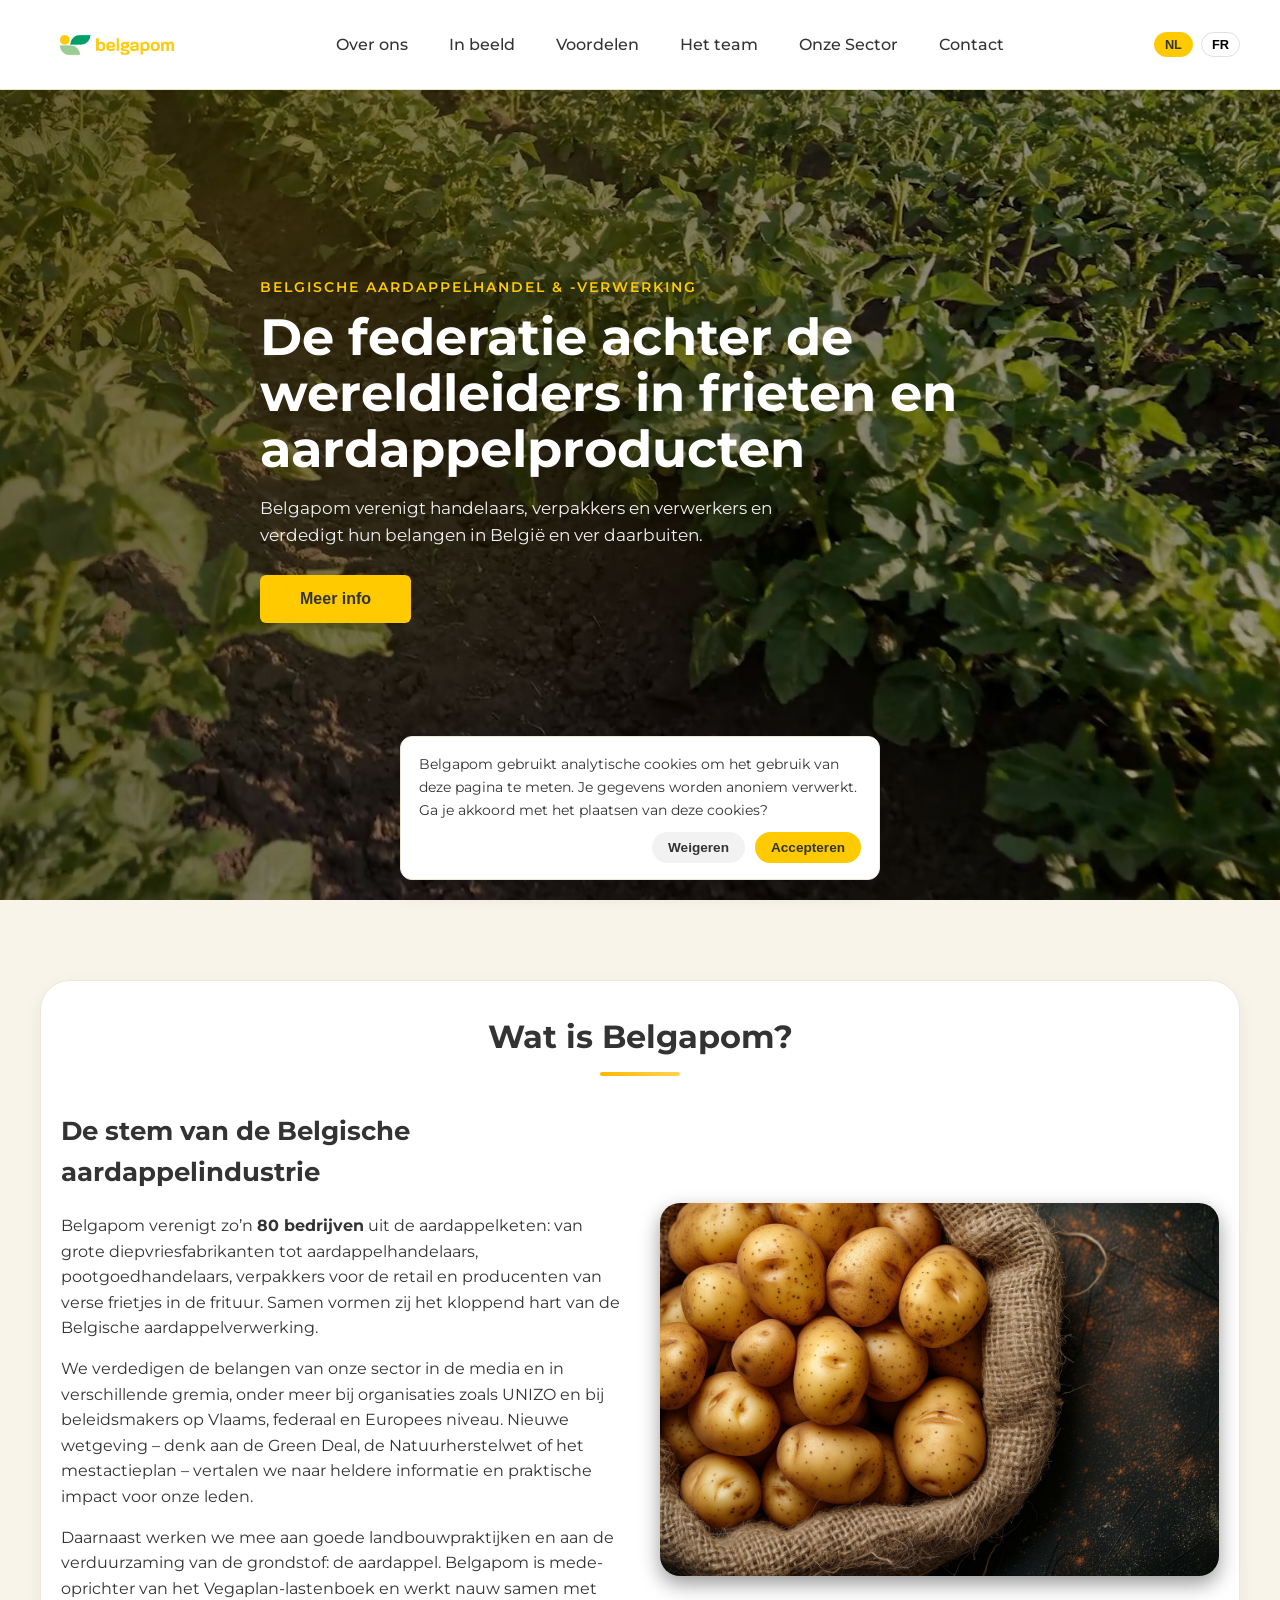
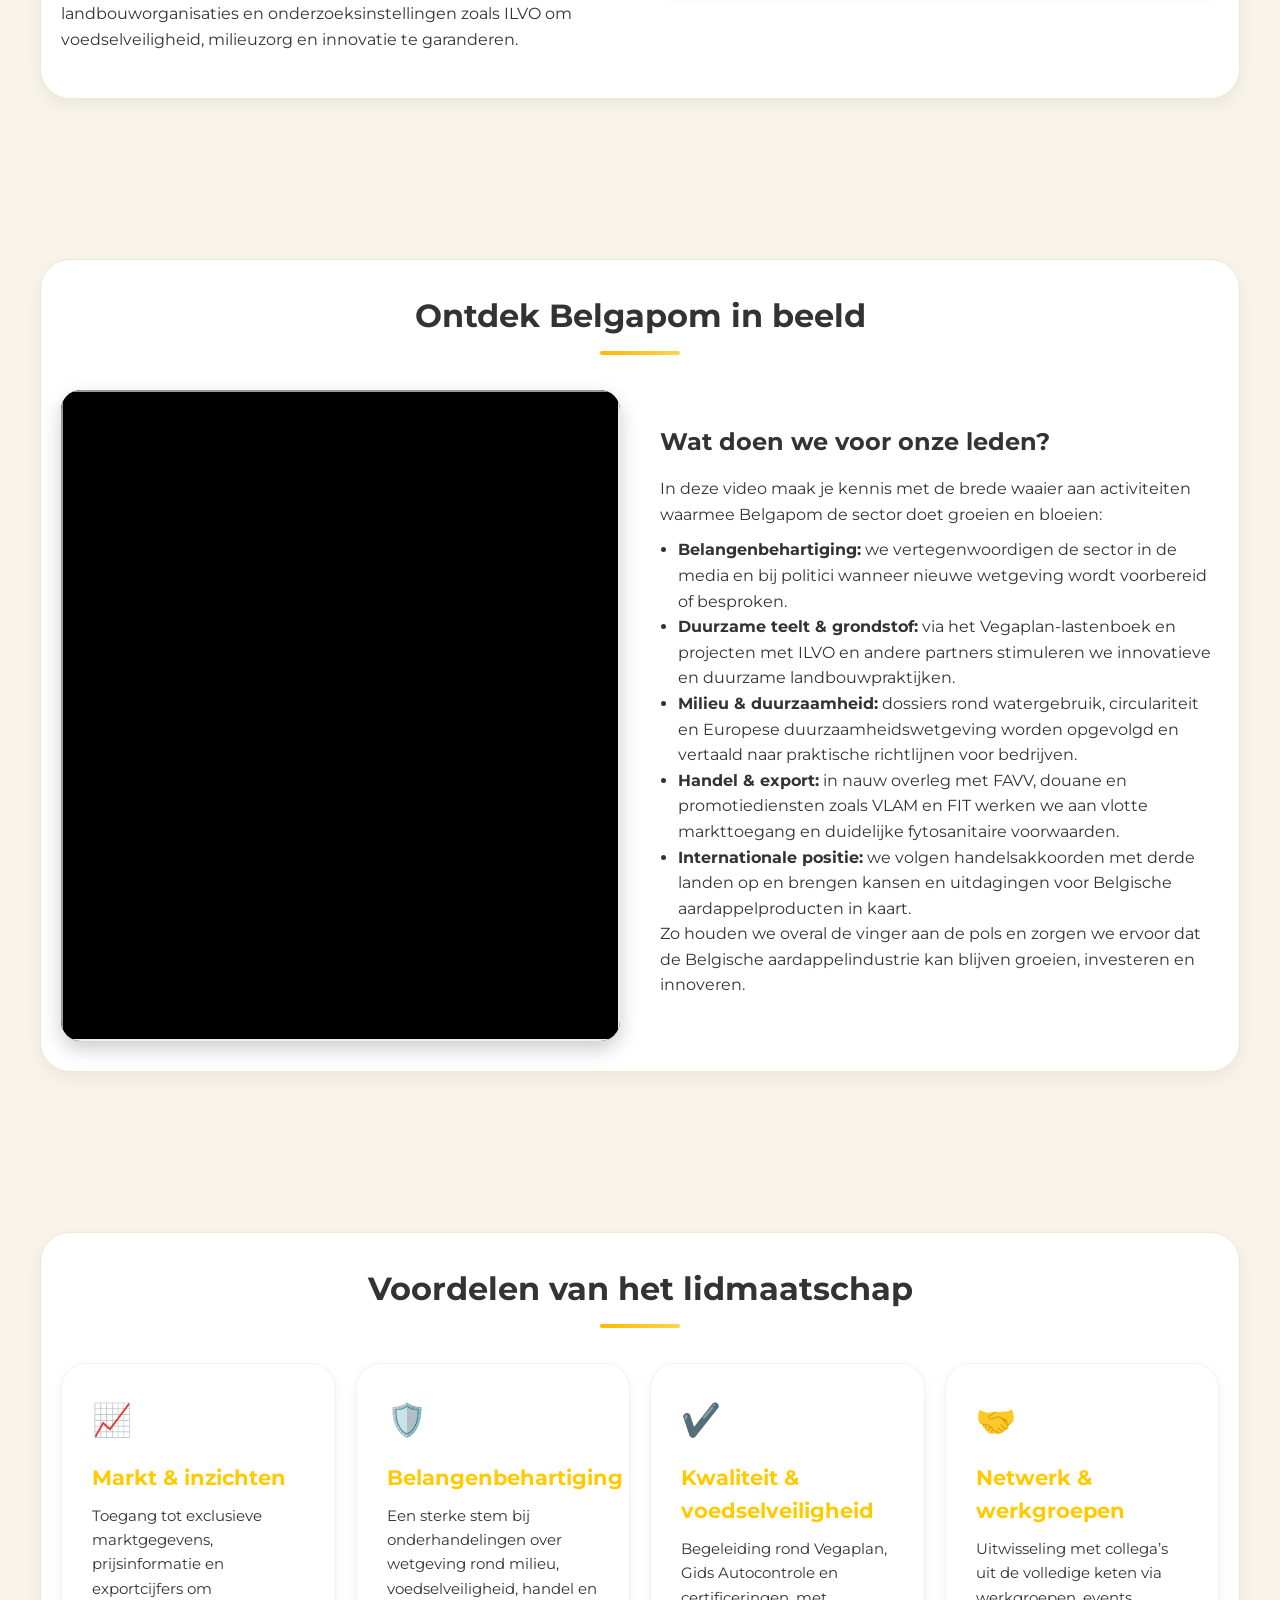
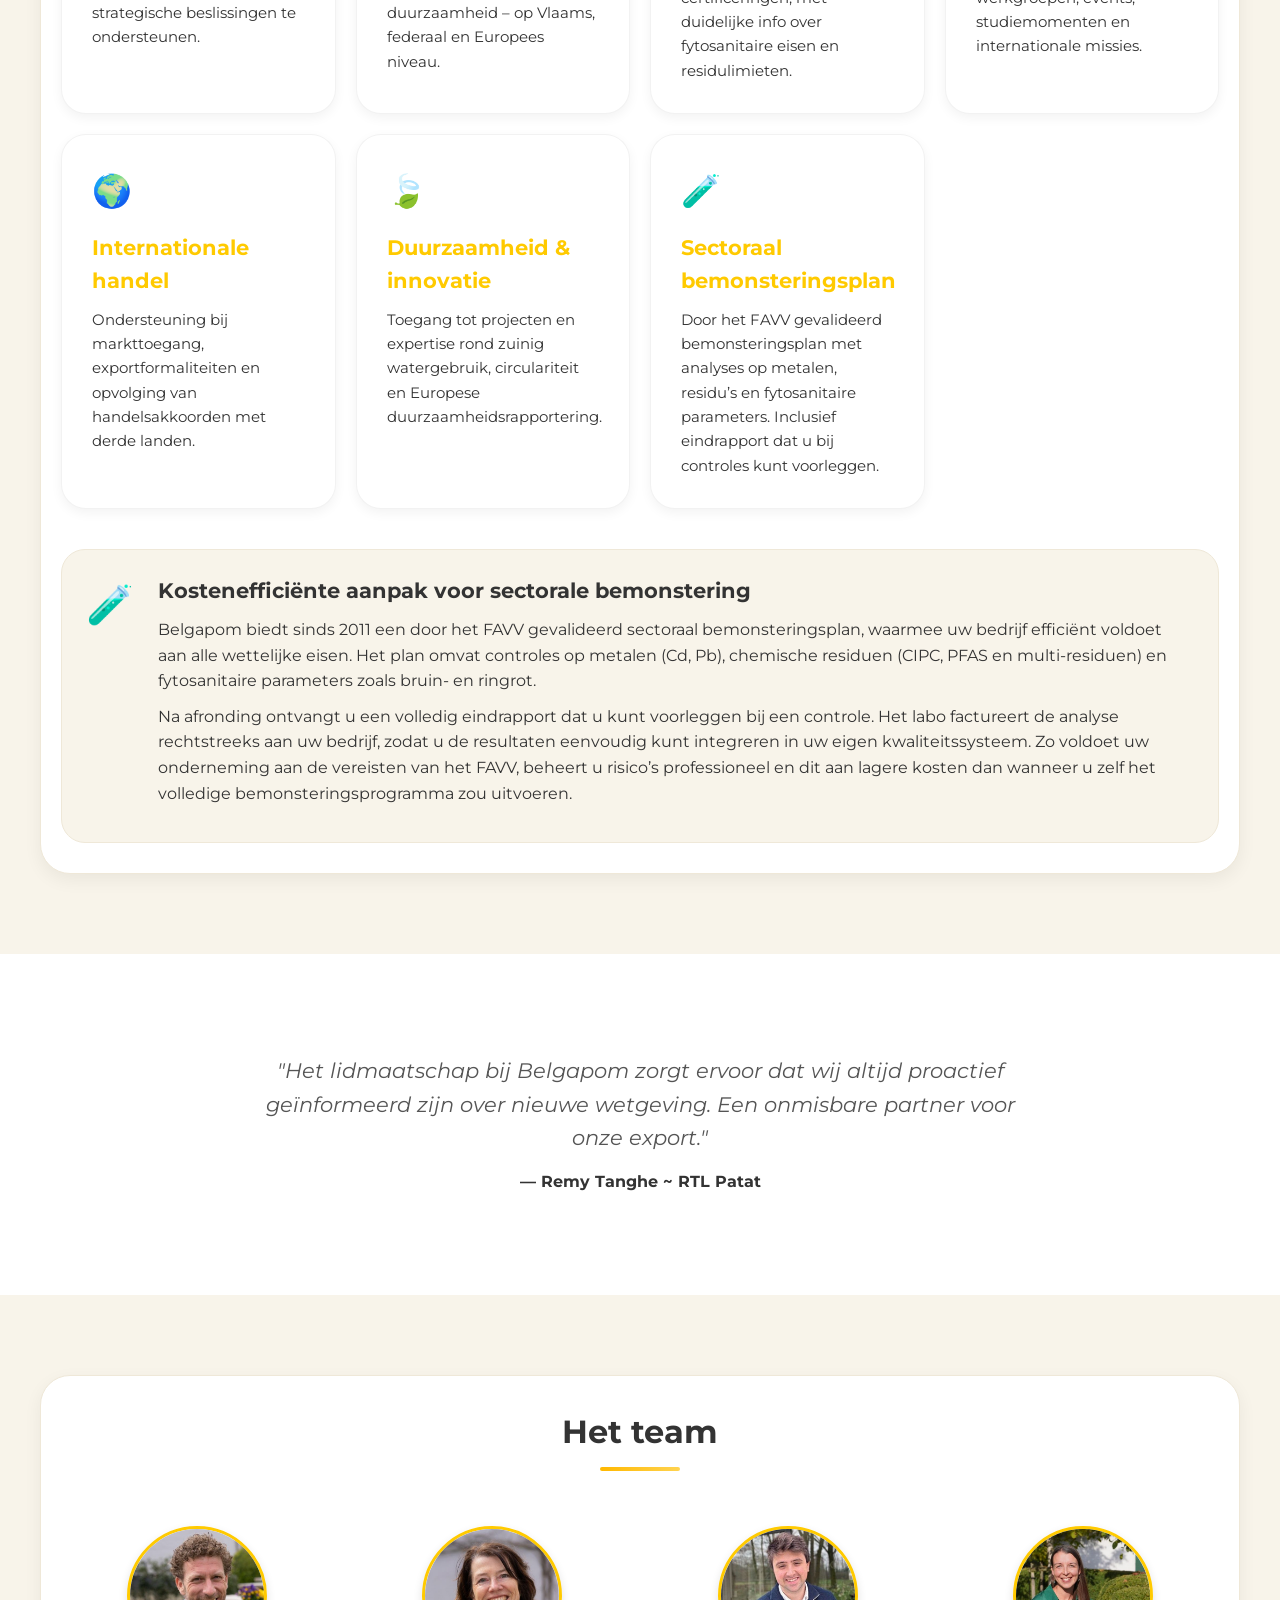
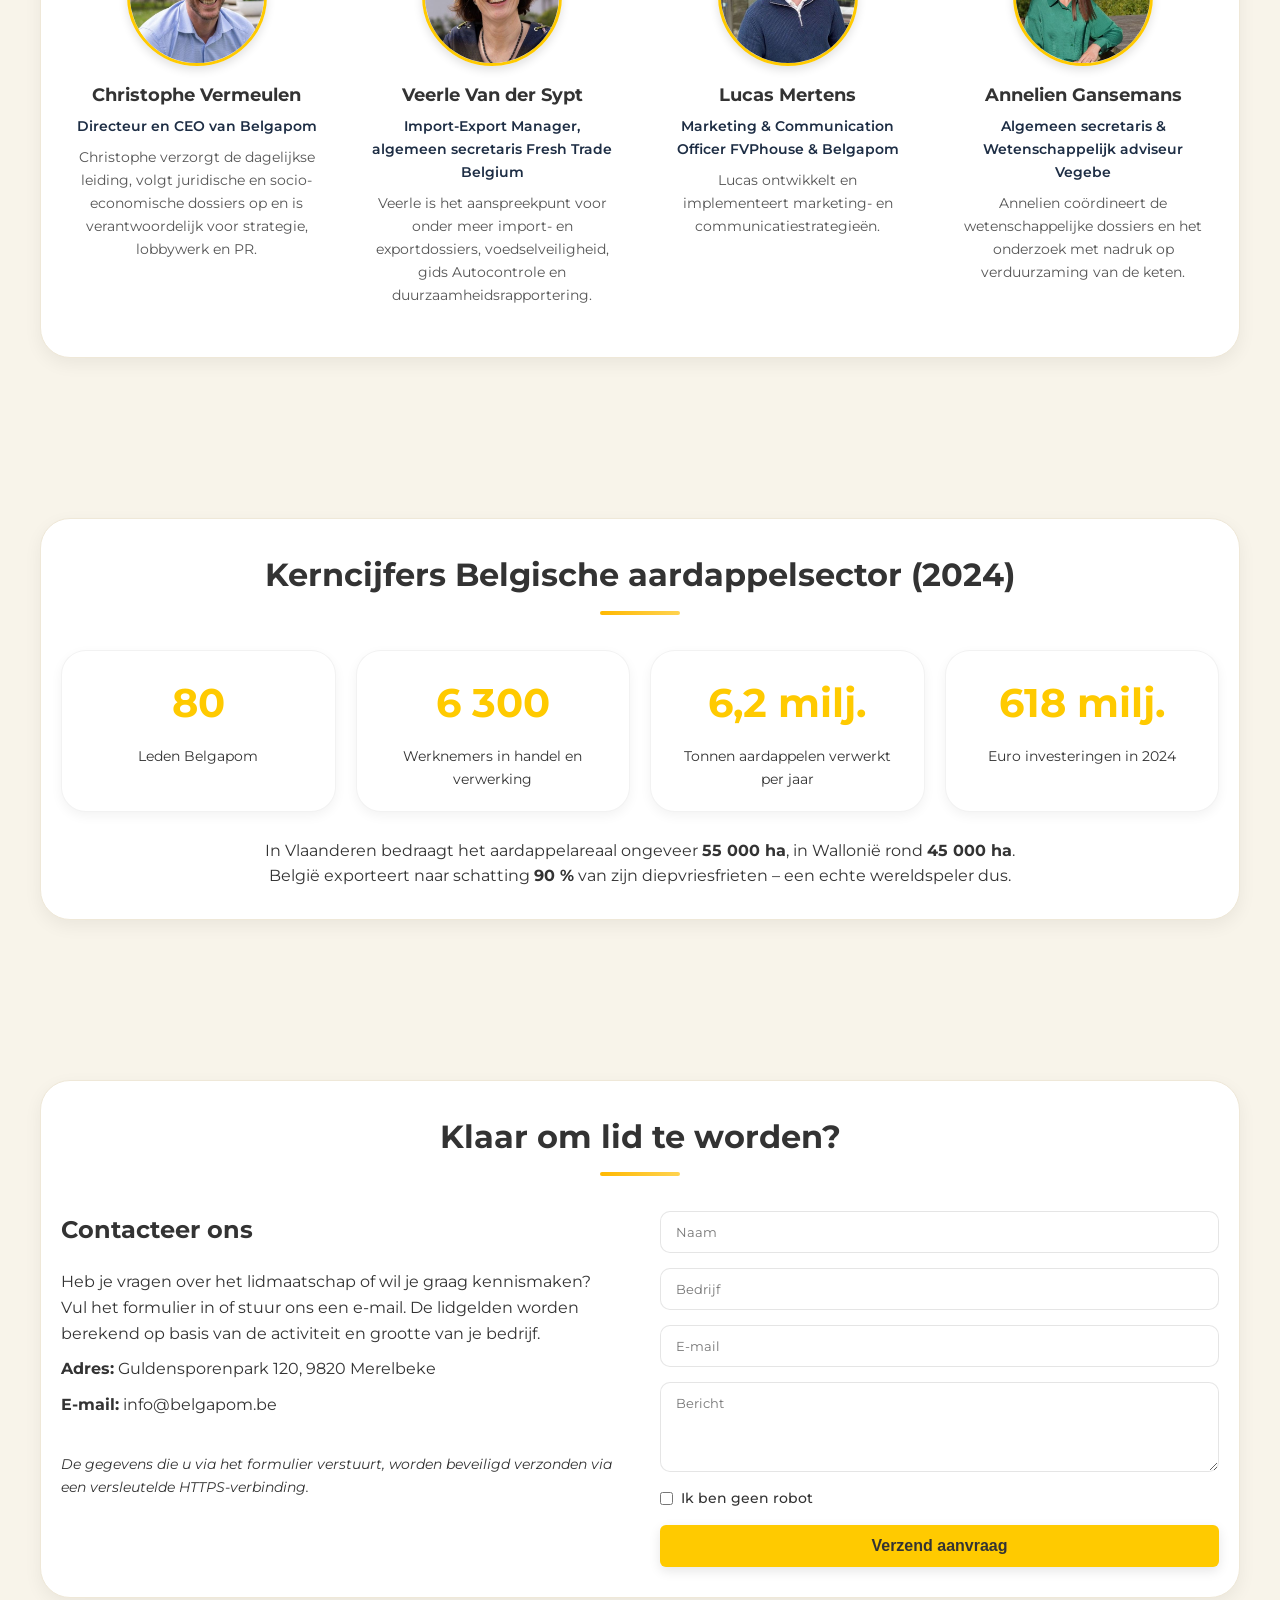
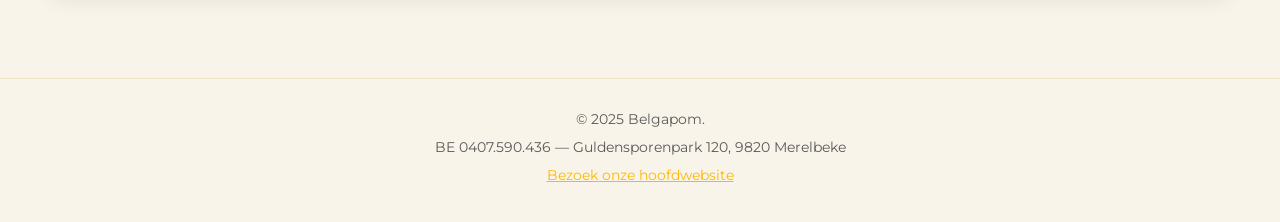
==== index.html @ 12ec00c0 "Update index.html" ====
<!DOCTYPE html>
<html lang="nl">
<head>
    <meta charset="UTF-8">
    <meta name="viewport" content="width=device-width, initial-scale=1.0">
    <title>Belgapom – Word lid van de Belgische aardappelsector</title>

    <meta name="description" content="Sluit u aan bij Belgapom, de erkende beroepsvereniging voor de Belgische aardappelhandel en -verwerking. Versterk uw netwerk en invloed.">
    <meta property="og:title" content="Belgapom – Word lid van de sectorfederatie">
    <meta property="og:description" content="Versterk uw netwerk en invloed in de aardappelindustrie. Ontdek de voordelen van het lidmaatschap.">
    <meta property="og:image" content="images/belgapom_poster.jpg">
    <meta property="og:type" content="website">

    <!-- Favicon -->
    <link rel="icon" type="image/png" href="images/favicon.png">

    <!-- Google Analytics ID -->
    <script>
        window.GA_MEASUREMENT_ID = 'G-RR7NXDC71J';
    </script>

    <link href="https://fonts.googleapis.com/css2?family=Montserrat:wght@300;400;500;600;700&display=swap" rel="stylesheet">

    <style>
        /* Global resets */
        * {
            margin: 0;
            padding: 0;
            box-sizing: border-box;
        }

        html {
            scroll-behavior: smooth;
        }

        body {
            font-family: 'Montserrat', sans-serif;
            line-height: 1.6;
            color: #333333;
            background: #F8F4EA; 
            overflow-x: hidden;
        }

        a {
            color: inherit;
            text-decoration: none;
        }

        img {
            max-width: 100%;
            height: auto;
            display: block;
        }

        /* Header (desktop) */
        header {
            position: fixed;
            top: 0;
            left: 0;
            width: 100%;
            padding: 16px 40px;
            display: flex;
            justify-content: space-between;
            align-items: center;
            z-index: 1000;
            background: #FFFFFF;
            border-bottom: 1px solid #EDE3C5;
            box-shadow: 0 1px 4px rgba(0,0,0,0.03);
            height: 90px; /* Vaste hoogte voor desktop */
        }

        .logo {
            display: flex;
            align-items: center;
        }

        .logo img {
            height: 60px;
            width: auto;
            margin-right: 12px;
        }

        nav ul {
            list-style: none;
            display: flex;
            gap: 25px;
        }

        nav a {
            font-weight: 500;
            color: #333333;
            padding: 6px 8px;
            border-bottom: 2px solid transparent;
            transition: color 0.3s ease, border-bottom 0.3s ease;
        }

        nav a:hover {
            color: #FFCA00;
            border-bottom: 2px solid #FFCA00;
        }

        .lang-switch {
            display: flex;
            gap: 8px;
            align-items: center;
            margin-left: 20px;
        }

        .lang-btn {
            font-size: 0.8rem;
            font-weight: 600;
            padding: 4px 10px;
            border-radius: 999px;
            border: 1px solid #E0E0E0;
            background: #FFFFFF;
            cursor: pointer;
        }

        .lang-btn-active {
            background: #FFCA00;
            border-color: #FFCA00;
            color: #333333;
        }

        /* HERO – VIDEO BACKGROUND */
        .hero-video {
            position: relative;
            height: 100vh;
            min-height: 520px;
            overflow: hidden;
            display: flex;
            align-items: center;
            justify-content: center;
            padding: 0 20px;
            color: #ffffff;
        }

        .hero-video-bg {
            position: absolute;
            inset: 0;
            width: 100%;
            height: 100%;
            object-fit: cover;
            z-index: 0;
        }

        .hero-video-overlay {
            position: absolute;
            inset: 0;
            background:
                radial-gradient(circle at 20% 20%, rgba(255, 202, 0, 0.15), transparent 55%),
                linear-gradient(120deg, rgba(0,0,0,0.65), rgba(0,0,0,0.35));
            z-index: 1;
        }

        .hero-content {
            position: relative;
            z-index: 2;
            max-width: 760px;
            text-align: left;
        }

        .hero-kicker {
            text-transform: uppercase;
            letter-spacing: 2px;
            font-size: 0.85rem;
            font-weight: 600;
            color: #FFCA00;
            margin-bottom: 10px;
        }

        .hero-content h1 {
            font-size: clamp(2.4rem, 4vw, 3.4rem);
            line-height: 1.1;
            margin-bottom: 18px;
        }

        .hero-subtitle {
            font-size: 1.05rem;
            max-width: 580px;
            color: #f2f2f2;
            margin-bottom: 26px;
        }

        .hero-actions {
            display: flex;
            flex-wrap: wrap;
            align-items: center;
            gap: 15px;
        }

        .hero-secondary-link {
            font-size: 0.95rem;
            font-weight: 500;
            color: #ffffff;
            text-decoration: underline;
            text-underline-offset: 3px;
        }

        /* CTA button (reuse) */
        .cta-btn {
            padding: 15px 40px;
            font-size: 1rem;
            font-weight: 600;
            border: none;
            border-radius: 6px;
            color: #333333;
            background: #FFCA00;
            cursor: pointer;
            box-shadow: 0 4px 10px rgba(0,0,0,0.1);
            transition: transform 0.3s ease, box-shadow 0.3s ease, background 0.3s ease;
        }

        .cta-btn:hover {
            transform: translateY(-3px);
            box-shadow: 0 6px 15px rgba(0,0,0,0.15);
            background: #e0b000;
        }

        /* Sections & Containers */
        section {
            padding: 80px 20px;
            position: relative;
            scroll-margin-top: 100px;
            background: transparent; /* geen gekleurde banden meer */
        }

        .hero-video {
            padding-top: 0;
        }

        .container {
            max-width: 1200px;
            margin: 0 auto;
            width: 100%;
            padding: 30px 20px;
            border-radius: 30px;
            background: #FFFFFF;
            box-shadow: 0 6px 18px rgba(0,0,0,0.06);
            border: 1px solid #EFE8D8;
        }

        .section-title {
            font-size: 2rem;
            font-weight: 700;
            margin-bottom: 35px;
            text-align: center;
            color: #333333;
            position: relative;
        }

        .section-title::after {
            content: '';
            display: block;
            width: 80px;
            height: 4px;
            margin: 10px auto 0;
            background: linear-gradient(90deg, #FFB800, #FFD350);
            border-radius: 2px;
        }

        /* Scroll reveal */
        .reveal {
            opacity: 0;
            transform: translateY(32px);
            transition: opacity 0.7s ease, transform 0.7s ease;
        }

        .reveal.visible {
            opacity: 1;
            transform: translateY(0);
        }

        /* About section */
        .about-content {
            display: flex;
            flex-wrap: wrap;
            align-items: center;
            gap: 40px;
        }

        .about-text {
            flex: 1;
            min-width: 280px;
        }

        .about-text h3 {
            font-size: 1.6rem;
            color: #333333;
            margin-bottom: 20px;
        }

        .about-text p {
            margin-bottom: 15px;
            color: #333333;
            line-height: 1.6;
        }

        .about-image {
            flex: 1;
            min-width: 280px;
        }

        .about-image img {
            border-radius: 20px;
            box-shadow: 0 8px 20px rgba(0,0,0,0.4);
        }

        /* Video section */
        .video-grid {
            display: flex;
            flex-wrap: wrap;
            gap: 40px;
            align-items: center;
        }

        .video-wrapper {
            flex: 1;
            min-width: 280px;
            position: relative;
            padding-top: 56.25%; /* 16:9 ratio */
            border-radius: 20px;
            overflow: hidden;
            box-shadow: 0 8px 20px rgba(0,0,0,0.2);
            background: #000;
        }

        .video-wrapper iframe {
            position: absolute;
            inset: 0;
            width: 100%;
            height: 100%;
            display: block;
            object-fit: cover;
        }

        .video-text {
            flex: 1;
            min-width: 280px;
        }

        .video-text h3 {
            font-size: 1.5rem;
            margin-bottom: 15px;
            color: #333333;
        }

        .video-text p {
            margin-bottom: 10px;
        }

        .video-text ul {
            margin-left: 18px;
            margin-top: 8px;
        }

        /* Benefits section */
        .benefits-grid {
            display: grid;
            grid-template-columns: repeat(auto-fit, minmax(250px, 1fr));
            gap: 20px;
        }

        .benefit-card {
            padding: 30px;
            border-radius: 25px;
            background: #FFFFFF;
            box-shadow: 0 4px 12px rgba(0,0,0,0.05);
            border: 1px solid rgba(0,0,0,0.05);
            transition: transform 0.3s ease, box-shadow 0.3s ease;
        }

        .benefit-card:hover {
            transform: translateY(-8px);
            box-shadow: 0 8px 20px rgba(0,0,0,0.2);
        }

        .benefit-card h4 {
            font-size: 1.3rem;
            margin-bottom: 10px;
            color: #FFCA00;
        }

        .benefit-card p {
            font-size: 0.95rem;
            color: #333333;
        }

        .benefit-icon {
            font-size: 2rem;
            margin-bottom: 15px;
        }

        /* Sampling plan block */
        .sampling-plan {
            margin-top: 40px;
            padding: 24px 24px 26px;
            border-radius: 24px;
            background: #F8F4EA;
            border: 1px solid #EFE8D8;
            display: flex;
            flex-wrap: wrap;
            gap: 24px;
            align-items: flex-start;
        }

        .sampling-plan-icon {
            font-size: 2.4rem;
            flex: 0 0 auto;
        }

        .sampling-plan-text {
            flex: 1;
            min-width: 260px;
        }

        .sampling-plan-text h3 {
            font-size: 1.3rem;
            margin-bottom: 10px;
            color: #333333;
        }

        .sampling-plan-text p {
            margin-bottom: 10px;
            color: #333333;
        }

        /* Testimonial Section */
        .testimonial-section {
            background: #FFFFFF; /* mag gerust anders zijn, maar 1 blok i.p.v. strepen */
            padding: 70px 20px;
            margin: 0;
            text-align: center;
        }

        .testimonial-section .container {
            background: transparent;
            box-shadow: none;
            border: none;
        }

        .testimonial-quote {
            font-size: 1.3rem;
            font-style: italic;
            color: #555;
            max-width: 800px;
            margin: 0 auto;
            position: relative;
        }

        .testimonial-author {
            margin-top: 15px;
            font-weight: 700;
            color: #333;
        }

        /* Team section */
        .team-grid {
            display: grid;
            grid-template-columns: repeat(auto-fit, minmax(220px, 1fr));
            gap: 24px;
        }

        .team-member {
            text-align: center;
            padding: 20px 15px;
        }

        .team-photo {
            width: 140px;
            height: 140px;
            border-radius: 50%;
            margin: 0 auto 15px;
            overflow: hidden;
            border: 3px solid #FFCA00;
            box-shadow: 0 4px 10px rgba(0,0,0,0.12);
        }

        .team-photo img {
            width: 100%;
            height: 100%;
            object-fit: cover;
        }

        .team-member h3 {
            font-size: 1.1rem;
            margin-bottom: 6px;
            color: #333333;
        }

        .team-role {
            font-size: 0.9rem;
            font-weight: 600;
            color: #1d2d44;
            margin-bottom: 8px;
        }

        .team-desc {
            font-size: 0.9rem;
            color: #555555;
        }

        /* Stats section */
        .stats {
            display: flex;
            flex-wrap: wrap;
            justify-content: space-between;
            gap: 20px;
        }

        .stat {
            flex: 1;
            min-width: 200px;
            text-align: center;
            padding: 20px;
            border-radius: 25px;
            background: #FFFFFF;
            box-shadow: 0 4px 12px rgba(0,0,0,0.05);
            border: 1px solid rgba(0,0,0,0.05);
        }

        .stat h3 {
            font-size: 2.5rem;
            margin-bottom: 10px;
            color: #FFCA00;
        }

        .stat p {
            font-size: 0.9rem;
            color: #333333;
        }

        /* Contact section */
        .contact-grid {
            display: flex;
            flex-wrap: wrap;
            gap: 40px;
        }

        .contact-info,
        .contact-form {
            flex: 1;
            min-width: 280px;
        }

        .contact-info h3 {
            font-size: 1.5rem;
            color: #333333;
            margin-bottom: 20px;
        }

        .contact-info p {
            margin-bottom: 10px;
            color: #333333;
        }

        .contact-form form {
            display: flex;
            flex-direction: column;
            gap: 15px;
        }

        .contact-form input,
        .contact-form textarea {
            padding: 12px 15px;
            border: none;
            border-radius: 10px;
            background: rgba(255,255,255,0.6);
            color: #333333;
            border: 1px solid rgba(0,0,0,0.1);
            font-family: inherit;
        }

        .contact-form input::placeholder,
        .contact-form textarea::placeholder {
            color: #777777;
        }

        .contact-form button {
            padding: 12px;
            font-size: 1rem;
            font-weight: 600;
            border: none;
            border-radius: 6px;
            color: #333333;
            background: #FFCA00;
            cursor: pointer;
            box-shadow: 0 4px 12px rgba(0,0,0,0.1);
            transition: transform 0.3s ease, box-shadow 0.3s ease, background 0.3s ease;
        }

        .contact-form button:hover {
            transform: translateY(-3px);
            box-shadow: 0 6px 15px rgba(0,0,0,0.15);
            background: #e0b000;
        }

        .form-note {
            font-size: 0.85rem;
            color: #999999;
            margin-top: 4px;
        }

        .antispam-wrapper {
            display: flex;
            flex-direction: column;
            gap: 6px;
            font-size: 0.9rem;
            color: #333333;
        }

        .antispam-wrapper label {
            font-weight: 500;
            display: inline-flex;
            align-items: center;
            gap: 8px;
        }

        /* Footer */
        footer {
            padding: 30px 20px;
            background: #F8F4EA;
            text-align: center;
            color: #5A5A5A;
            font-size: 0.85rem;
            border-top: 1px solid #EDE3C5;
            margin-top: 0;
        }

        footer p {
            margin-bottom: 6px;
        }

        footer a {
            color: #FFB800;
            text-decoration: underline;
        }

        /* Cookiebanner */
        .cookie-banner {
            position: fixed;
            bottom: 20px;
            left: 50%;
            transform: translateX(-50%);
            max-width: 480px;
            width: calc(100% - 40px);
            background: #FFFFFF;
            border-radius: 12px;
            box-shadow: 0 8px 24px rgba(0,0,0,0.18);
            padding: 16px 18px;
            font-size: 0.9rem;
            z-index: 2000;
            border: 1px solid #EFE8D8;
        }

        .cookie-banner p {
            margin-bottom: 10px;
            color: #333333;
        }

        .cookie-banner-buttons {
            display: flex;
            justify-content: flex-end;
            gap: 10px;
            flex-wrap: wrap;
        }

        .cookie-btn {
            padding: 8px 16px;
            border-radius: 999px;
            border: none;
            cursor: pointer;
            font-size: 0.85rem;
            font-weight: 600;
        }

        .cookie-btn-primary {
            background: #FFCA00;
            color: #333333;
        }

        .cookie-btn-secondary {
            background: #F2F2F2;
            color: #333333;
        }

        .cookie-banner.hidden {
            display: none;
        }

        /* ================= MOBIEL AANPASSINGEN ================= */
        @media (max-width: 768px) {
            /* Header niet meer fixed, compacter */
            header {
                position: relative;
                flex-direction: column;
                align-items: center;
                padding: 8px 16px 10px;
                height: auto;
                box-shadow: 0 1px 3px rgba(0,0,0,0.05);
            }

            .logo {
                margin-bottom: 6px;
            }

            .logo img {
                height: 40px;
                margin-right: 0;
            }

            nav ul {
                flex-wrap: wrap;
                gap: 10px;
                justify-content: center;
                margin-top: 2px;
            }

            nav a {
                font-size: 0.9rem;
            }

            .lang-switch {
                margin-top: 6px;
            }

            .hero-video {
                padding-top: 40px; /* veel minder witruimte bovenaan */
                align-items: flex-start;
            }

            .hero-content {
                text-align: left;
                margin-top: 10px;
            }

            .hero-actions {
                flex-direction: column;
                align-items: flex-start;
            }

            .container {
                padding: 20px 16px;
            }

            .stats {
                flex-direction: column;
            }

            .sampling-plan {
                padding: 20px 18px;
            }

            section {
                padding: 60px 16px;
            }
        }

        @media (max-width: 480px) {
            .hero-content h1 {
                font-size: 2rem;
            }

            .hero-subtitle {
                font-size: 0.95rem;
            }

            .benefit-card {
                padding: 20px;
            }

            .cookie-banner {
                bottom: 10px;
                padding: 12px 14px;
            }
        }
    </style>
</head>
<body>
<header>
    <div class="logo">
        <a href="https://belgapom.be" target="_blank" rel="noopener">
            <img src="images/logo.png.png" alt="Belgapom logo" />
        </a>
    </div>

    <nav>
        <ul>
            <li>
                <a href="#about">
                    <span data-lang="nl">Over ons</span>
                    <span data-lang="fr" hidden>À propos</span>
                </a>
            </li>
            <li>
                <a href="#video">
                    <span data-lang="nl">In beeld</span>
                    <span data-lang="fr" hidden>Vidéo</span>
                </a>
            </li>
            <li>
                <a href="#benefits">
                    <span data-lang="nl">Voordelen</span>
                    <span data-lang="fr" hidden>Avantages</span>
                </a>
            </li>
            <li>
                <a href="#team">
                    <span data-lang="nl">Het team</span>
                    <span data-lang="fr" hidden>L’équipe</span>
                </a>
            </li>
            <li>
                <a href="#stats">
                    <span data-lang="nl">Onze Sector</span>
                    <span data-lang="fr" hidden>Chiffres-clés</span>
                </a>
            </li>
            <li>
                <a href="#contact">
                    <span data-lang="nl">Contact</span>
                    <span data-lang="fr" hidden>Contact</span>
                </a>
            </li>
        </ul>
    </nav>

    <div class="lang-switch" aria-label="Taal / Langue">
        <button type="button" class="lang-btn lang-btn-active" data-set-lang="nl">NL</button>
        <button type="button" class="lang-btn" data-set-lang="fr">FR</button>
    </div>
</header>

<section class="hero-video" id="home">
    <video class="hero-video-bg" autoplay muted loop playsinline poster="images/belgapom_poster.jpg">
        <source src="videos/belgapom_hero.mp4" type="video/mp4">
        Je browser ondersteunt geen HTML5-video.
    </video>

    <div class="hero-video-overlay"></div>

    <div class="hero-content reveal">
        <p class="hero-kicker" data-lang="nl">Belgische aardappelhandel &amp; -verwerking</p>
        <p class="hero-kicker" data-lang="fr" hidden>Commerce et transformation belges de la pomme de terre</p>

        <h1>
            <span data-lang="nl">De federatie achter de wereldleiders in frieten en aardappelproducten</span>
            <span data-lang="fr" hidden>La fédération derrière le leader mondial des frites et des produits à base de pommes de terre</span>
        </h1>

        <p class="hero-subtitle" data-lang="nl">
            Belgapom verenigt handelaars, verpakkers en verwerkers en verdedigt hun belangen in België en ver daarbuiten.
        </p>
        <p class="hero-subtitle" data-lang="fr" hidden>
            Belgapom rassemble les commerçants, conditionneurs et transformateurs et défend leurs intérêts en Belgique et bien au-delà.
        </p>

        <div class="hero-actions">
            <a href="#contact">
                <button class="cta-btn" type="button">
                    <span data-lang="nl">Meer info</span>
                    <span data-lang="fr" hidden>plus d'informations</span>
                </button>
            </a>
            <a href="#video" class="hero-secondary-link">
            </a>
        </div>
    </div>
</section>

<section id="about">
    <div class="container reveal">
        <h2 class="section-title">
            <span data-lang="nl">Wat is Belgapom?</span>
            <span data-lang="fr" hidden>Qui est Belgapom&nbsp;?</span>
        </h2>

        <div class="about-content">
            <div class="about-text">
                <h3 data-lang="nl">De stem van de Belgische aardappelindustrie</h3>
                <h3 data-lang="fr" hidden>La voix de l’industrie belge de la pomme de terre</h3>

                <p data-lang="nl">
                    Belgapom verenigt zo’n <strong>80 bedrijven</strong> uit de aardappelketen: van grote diepvriesfabrikanten tot aardappelhandelaars, pootgoedhandelaars, verpakkers voor de retail en producenten van verse frietjes in de frituur. Samen vormen zij het kloppend hart van de Belgische aardappelverwerking.
                </p>
                <p data-lang="fr" hidden>
                    Belgapom regroupe environ <strong>80 entreprises</strong> de la filière pomme de terre&nbsp;: des grands fabricants de produits surgelés aux négociants en pommes de terre, négociants en plants, conditionneurs pour la grande distribution et producteurs de frites fraîches pour l’horeca. Ensemble, ils constituent le cœur battant de la transformation belge de la pomme de terre.
                </p>

                <p data-lang="nl">
                    We verdedigen de belangen van onze sector in de media en in verschillende gremia, onder meer bij organisaties zoals UNIZO en bij beleidsmakers op Vlaams, federaal en Europees niveau. Nieuwe wetgeving – denk aan de Green Deal, de Natuurherstelwet of het mestactieplan – vertalen we naar heldere informatie en praktische impact voor onze leden.
                </p>
                <p data-lang="fr" hidden>
                    Nous défendons les intérêts du secteur dans les médias et dans divers organes de concertation, notamment auprès d’organisations comme l’UNIZO et auprès des décideurs politiques aux niveaux flamand, fédéral et européen. Les nouvelles réglementations – telles que le Green Deal, la loi sur la restauration de la nature ou les plans d’action nitrates – sont traduites en informations claires et en impact concret pour nos membres.
                </p>

                <p data-lang="nl">
                    Daarnaast werken we mee aan goede landbouwpraktijken en aan de verduurzaming van de grondstof: de aardappel. Belgapom is mede-oprichter van het Vegaplan-lastenboek en werkt nauw samen met landbouworganisaties en onderzoeksinstellingen zoals ILVO om voedselveiligheid, milieuzorg en innovatie te garanderen.
                </p>
                <p data-lang="fr" hidden>
                    Nous contribuons également aux bonnes pratiques agricoles et à la production de la matière première&nbsp;: la pomme de terre. Belgapom est co-fondateur du cahier des charges Vegaplan et collabore étroitement avec les organisations agricoles et des centres de recherche tels que l’ILVO afin de garantir la sécurité alimentaire, le respect de l’environnement et l’innovation.
                </p>
            </div>

            <div class="about-image">
                <img src="images/about-image.png" alt="Abstracte illustratie van Belgapom en de aardappelindustrie" loading="lazy" />
            </div>
        </div>
    </div>
</section>

<section id="video">
    <div class="container reveal">
        <h2 class="section-title">
            <span data-lang="nl">Ontdek Belgapom in beeld</span>
            <span data-lang="fr" hidden>Découvrez Belgapom en images</span>
        </h2>

        <div class="video-grid">
            <div class="video-wrapper">
                <iframe src="https://www.youtube.com/embed/bfhS5u-BCNU?rel=0&showinfo=0&modestbranding=1"
                        title="Bedrijfsvideo Belgapom"
                        loading="lazy"
                        allow="accelerometer; autoplay; clipboard-write; encrypted-media; gyroscope; picture-in-picture"
                        allowfullscreen></iframe>
            </div>

            <div class="video-text">
                <h3 data-lang="nl">Wat doen we voor onze leden?</h3>
                <h3 data-lang="fr" hidden>Que faisons-nous pour nos membres&nbsp;?</h3>

                <p data-lang="nl">
                    In deze video maak je kennis met de brede waaier aan activiteiten waarmee Belgapom de sector doet groeien en bloeien:
                </p>
                <p data-lang="fr" hidden>
                    Cette vidéo vous présente le large éventail d’activités par lesquelles Belgapom fait grandir et prospérer le secteur&nbsp;:
                </p>

                <ul>
                    <li data-lang="nl">
                        <strong>Belangenbehartiging:</strong> we vertegenwoordigen de sector in de media en bij politici wanneer nieuwe wetgeving wordt voorbereid of besproken.
                    </li>
                    <li data-lang="fr" hidden>
                        <strong>Représentation des intérêts&nbsp;:</strong> nous représentons le secteur dans les médias et auprès des responsables politiques lorsque de nouvelles réglementations sont préparées ou débattues.
                    </li>

                    <li data-lang="nl">
                        <strong>Duurzame teelt &amp; grondstof:</strong> via het Vegaplan-lastenboek en projecten met ILVO en andere partners stimuleren we innovatieve en duurzame landbouwpraktijken.
                    </li>
                    <li data-lang="fr" hidden>
                        <strong>Culture durable &amp; matière première&nbsp;:</strong> via le cahier des charges Vegaplan et des projets avec l’ILVO et d’autres partenaires, nous encourageons des pratiques agricoles innovantes et durables.
                    </li>

                    <li data-lang="nl">
                        <strong>Milieu &amp; duurzaamheid:</strong> dossiers rond watergebruik, circulariteit en Europese duurzaamheidswetgeving worden opgevolgd en vertaald naar praktische richtlijnen voor bedrijven.
                    </li>
                    <li data-lang="fr" hidden>
                        <strong>Environnement &amp; durabilité&nbsp;:</strong> les dossiers relatifs à l’utilisation de l’eau, à la circularité et à la législation européenne sur la durabilité sont suivis de près et traduits en lignes directrices pratiques pour les entreprises.
                    </li>

                    <li data-lang="nl">
                        <strong>Handel &amp; export:</strong> in nauw overleg met FAVV, douane en promotiediensten zoals VLAM en FIT werken we aan vlotte markttoegang en duidelijke fytosanitaire voorwaarden.
                    </li>
                    <li data-lang="fr" hidden>
                        <strong>Commerce &amp; exportation&nbsp;:</strong> en concertation étroite avec l’AFSCA, les douanes et les services de promotion tels que VLAM et FIT, nous œuvrons à un accès fluide aux marchés et à des conditions phytosanitaires claires.
                    </li>

                    <li data-lang="nl">
                        <strong>Internationale positie:</strong> we volgen handelsakkoorden met derde landen op en brengen kansen en uitdagingen voor Belgische aardappelproducten in kaart.
                    </li>
                    <li data-lang="fr" hidden>
                        <strong>Position internationale&nbsp;:</strong> nous suivons les accords commerciaux avec les pays tiers et identifions les opportunités et les défis pour les produits belges à base de pommes de terre.
                    </li>
                </ul>

                <p data-lang="nl">
                    Zo houden we overal de vinger aan de pols en zorgen we ervoor dat de Belgische aardappelindustrie kan blijven groeien, investeren en innoveren.
                </p>
                <p data-lang="fr" hidden>
                    De cette manière, nous gardons le doigt sur le pouls partout et veillons à ce que l’industrie belge de la pomme de terre puisse continuer à croître, investir et innover.
                </p>
            </div>
        </div>
    </div>
</section>

<section id="benefits">
    <div class="container reveal">
        <h2 class="section-title">
            <span data-lang="nl">Voordelen van het lidmaatschap</span>
            <span data-lang="fr" hidden>Avantages de l’adhésion</span>
        </h2>

        <div class="benefits-grid">
            <div class="benefit-card">
                <div class="benefit-icon">📈</div>
                <h4>
                    <span data-lang="nl">Markt &amp; inzichten</span>
                    <span data-lang="fr" hidden>Marché &amp; informations</span>
                </h4>
                <p data-lang="nl">
                    Toegang tot exclusieve marktgegevens, prijsinformatie en exportcijfers om strategische beslissingen te ondersteunen.
                </p>
                <p data-lang="fr" hidden>
                    Accès à des données de marché exclusives, à des informations sur les prix et aux chiffres d’exportation pour soutenir vos décisions stratégiques.
                </p>
            </div>

            <div class="benefit-card">
                <div class="benefit-icon">🛡️</div>
                <h4>
                    <span data-lang="nl">Belangenbehartiging</span>
                    <span data-lang="fr" hidden>Représentation des intérêts</span>
                </h4>
                <p data-lang="nl">
                    Een sterke stem bij onderhandelingen over wetgeving rond milieu, voedselveiligheid, handel en duurzaamheid – op Vlaams, federaal en Europees niveau.
                </p>
                <p data-lang="fr" hidden>
                    Une voix forte lors des négociations sur la législation relative à l’environnement, à la sécurité alimentaire, au commerce et à la durabilité – aux niveaux flamand, fédéral et européen.
                </p>
            </div>

            <div class="benefit-card">
                <div class="benefit-icon">✔️</div>
                <h4>
                    <span data-lang="nl">Kwaliteit &amp; voedselveiligheid</span>
                    <span data-lang="fr" hidden>Qualité &amp; sécurité alimentaire</span>
                </h4>
                <p data-lang="nl">
                    Begeleiding rond Vegaplan, Gids Autocontrole en certificeringen, met duidelijke info over fytosanitaire eisen en residulimieten.
                </p>
                <p data-lang="fr" hidden>
                    Accompagnement autour de Vegaplan, du Guide d’Autocontrôle et des certifications, avec des informations claires sur les exigences phytosanitaires et les limites de résidus.
                </p>
            </div>

            <div class="benefit-card">
                <div class="benefit-icon">🤝</div>
                <h4>
                    <span data-lang="nl">Netwerk &amp; werkgroepen</span>
                    <span data-lang="fr" hidden>Réseau &amp; groupes de travail</span>
                </h4>
                <p data-lang="nl">
                    Uitwisseling met collega’s uit de volledige keten via werkgroepen, events, studiemomenten en internationale missies.
                </p>
                <p data-lang="fr" hidden>
                    Échanges avec des collègues de toute la chaîne via des groupes de travail, des événements, des sessions d’étude et des missions internationales.
                </p>
            </div>

            <div class="benefit-card">
                <div class="benefit-icon">🌍</div>
                <h4>
                    <span data-lang="nl">Internationale handel</span>
                    <span data-lang="fr" hidden>Commerce international</span>
                </h4>
                <p data-lang="nl">
                    Ondersteuning bij markttoegang, exportformaliteiten en opvolging van handelsakkoorden met derde landen.
                </p>
                <p data-lang="fr" hidden>
                    Soutien en matière d’accès aux marchés, de formalités d’exportation et de suivi des accords commerciaux avec les pays tiers.
                </p>
            </div>

            <div class="benefit-card">
                <div class="benefit-icon">🍃</div>
                <h4>
                    <span data-lang="nl">Duurzaamheid &amp; innovatie</span>
                    <span data-lang="fr" hidden>Durabilité &amp; innovation</span>
                </h4>
                <p data-lang="nl">
                    Toegang tot projecten en expertise rond zuinig watergebruik, circulariteit en Europese duurzaamheidsrapportering.
                </p>
                <p data-lang="fr" hidden>
                    Accès à des projets et à une expertise autour de l’utilisation rationnelle de l’eau, de la circularité et du reporting européen en matière de durabilité.
                </p>
            </div>

            <!-- KORTE KAART: Sectoraal bemonsteringsplan (teaser) -->
            <div class="benefit-card">
                <div class="benefit-icon">🧪</div>
                <h4>
                    <span data-lang="nl">Sectoraal bemonsteringsplan</span>
                    <span data-lang="fr" hidden>Plan sectoriel d’échantillonnage</span>
                </h4>
                <p data-lang="nl">
                    Door het FAVV gevalideerd bemonsteringsplan met analyses op metalen, residu’s en fytosanitaire parameters. Inclusief eindrapport dat u bij controles kunt voorleggen.
                </p>
                <p data-lang="fr" hidden>
                    Plan sectoriel d’échantillonnage validé par l’AFSCA, comprenant des analyses des métaux, des résidus et de paramètres phytosanitaires. Inclut un rapport final à présenter lors des contrôles.
                </p>
            </div>
        </div>

        <!-- APARTE BLOK: UITGEBREIDE INFO BEMONSTERINGSPLAN -->
        <div class="sampling-plan">
            <div class="sampling-plan-icon">🧪</div>
            <div class="sampling-plan-text">
                <h3 data-lang="nl">Kostenefficiënte aanpak voor sectorale bemonstering</h3>
                <h3 data-lang="fr" hidden>Approche rentable pour l’échantillonnage sectoriel</h3>

                <p data-lang="nl">
                    Belgapom biedt sinds 2011 een door het FAVV gevalideerd sectoraal bemonsteringsplan, waarmee uw bedrijf efficiënt voldoet aan alle wettelijke eisen. Het plan omvat controles op metalen (Cd, Pb), chemische residuen (CIPC, PFAS en multi-residuen) en fytosanitaire parameters zoals bruin- en ringrot.
                </p>
                <p data-lang="nl">
                    Na afronding ontvangt u een volledig eindrapport dat u kunt voorleggen bij een controle. Het labo factureert de analyse rechtstreeks aan uw bedrijf, zodat u de resultaten eenvoudig kunt integreren in uw eigen kwaliteitssysteem. Zo voldoet uw onderneming aan de vereisten van het FAVV, beheert u risico’s professioneel en dit aan lagere kosten dan wanneer u zelf het volledige bemonsteringsprogramma zou uitvoeren.
                </p>

                <p data-lang="fr" hidden>
                    Depuis 2011, Belgapom propose un plan sectoriel d’échantillonnage validé par l’AFSCA, qui permet à votre entreprise de répondre efficacement à l’ensemble des exigences légales. Ce plan comprend des contrôles des métaux (Cd, Pb), des résidus chimiques (CIPC, PFAS et multi-résidus) ainsi que de paramètres phytosanitaires tels que la pourriture brune et la pourriture annulaire.
                </p>
                <p data-lang="fr" hidden>
                    À l’issue du programme, vous recevez un rapport final complet que vous pouvez présenter en cas de contrôle. Le laboratoire facture directement l’analyse à votre entreprise, ce qui vous permet d’intégrer facilement les résultats dans votre propre système qualité. Votre entreprise satisfait ainsi aux exigences de l’AFSCA, gère les risques de manière professionnelle et ce, à un coût inférieur à celui d’un programme d’échantillonnage entièrement individuel.
                </p>
            </div>
        </div>
    </div>
</section>

<section class="testimonial-section">
    <div class="container reveal">
        <blockquote class="testimonial-quote" data-lang="nl">
            "Het lidmaatschap bij Belgapom zorgt ervoor dat wij altijd proactief geïnformeerd zijn over nieuwe wetgeving. Een onmisbare partner voor onze export."
        </blockquote>
        <blockquote class="testimonial-quote" data-lang="fr" hidden>
            «&nbsp;Grâce à notre adhésion à Belgapom, nous sommes toujours informés de manière proactive des nouvelles réglementations. Un partenaire indispensable pour nos exportations.&nbsp;»
        </blockquote>

        <p class="testimonial-author" data-lang="nl">— Remy Tanghe ~ RTL Patat</p>
        <p class="testimonial-author" data-lang="fr" hidden>— Remy Tanghe ~ RTL Patat</p>
    </div>
</section>

<section id="team">
    <div class="container reveal">
        <h2 class="section-title">
            <span data-lang="nl">Het team</span>
            <span data-lang="fr" hidden>L’équipe</span>
        </h2>

        <div class="team-grid">
            <div class="team-member">
                <div class="team-photo">
                    <img src="images/team-christophe.jpg" alt="Christophe Vermeulen" loading="lazy">
                </div>
                <h3>Christophe Vermeulen</h3>
                <p class="team-role" data-lang="nl">Directeur en CEO van Belgapom</p>
                <p class="team-role" data-lang="fr" hidden>Directeur et CEO de Belgapom</p>
                <p class="team-desc" data-lang="nl">
                    Christophe verzorgt de dagelijkse leiding, volgt juridische en socio-economische dossiers op en is verantwoordelijk voor strategie, lobbywerk en PR.
                </p>
                <p class="team-desc" data-lang="fr" hidden>
                    Christophe assure la gestion quotidienne, suit les dossiers juridiques et socio-économiques, et est responsable de la stratégie, du lobbying et des relations publiques.
                </p>
            </div>

            <div class="team-member">
                <div class="team-photo">
                    <img src="images/team-veerle.jpg" alt="Veerle Van der Sypt" loading="lazy">
                </div>
                <h3>Veerle Van der Sypt</h3>
                <p class="team-role" data-lang="nl">Import-Export Manager, algemeen secretaris Fresh Trade Belgium</p>
                <p class="team-role" data-lang="fr" hidden>Import-Export Manager, secrétaire générale de Fresh Trade Belgium</p>
                <p class="team-desc" data-lang="nl">
                    Veerle is het aanspreekpunt voor onder meer import- en exportdossiers, voedselveiligheid, gids Autocontrole en duurzaamheidsrapportering.
                </p>
                <p class="team-desc" data-lang="fr" hidden>
                    Veerle est le point de contact pour, entre autres, les dossiers d’import et d’export, la sécurité alimentaire, le Guide d’Autocontrôle et le reporting en matière de durabilité.
                </p>
            </div>

            <div class="team-member">
                <div class="team-photo">
                    <img src="images/team-lucas.jpg" alt="Lucas Mertens" loading="lazy">
                </div>
                <h3>Lucas Mertens</h3>
                <p class="team-role" data-lang="nl">Marketing &amp; Communication Officer FVPhouse &amp; Belgapom</p>
                <p class="team-role" data-lang="fr" hidden>Marketing &amp; Communication Officer FVPhouse &amp; Belgapom</p>
                <p class="team-desc" data-lang="nl">
                    Lucas ontwikkelt en implementeert marketing- en communicatiestrategieën.
                </p>
                <p class="team-desc" data-lang="fr" hidden>
                    Lucas développe et met en œuvre des stratégies de marketing et de communication.
                </p>
            </div>

            <div class="team-member">
                <div class="team-photo">
                    <img src="images/team-annelien.jpg" alt="Annelien Gansemans" loading="lazy">
                </div>
                <h3>Annelien Gansemans</h3>
                <p class="team-role" data-lang="nl">Algemeen secretaris &amp; Wetenschappelijk adviseur Vegebe</p>
                <p class="team-role" data-lang="fr" hidden>Secrétaire générale &amp; Conseillère scientifique de Vegebe</p>
                <p class="team-desc" data-lang="nl">
                    Annelien coördineert de wetenschappelijke dossiers en het onderzoek met nadruk op verduurzaming van de keten.
                </p>
                <p class="team-desc" data-lang="fr" hidden>
                    Annelien coordonne les dossiers scientifiques et les projets de recherche, avec un accent particulier sur la durabilisation de la filière.
                </p>
            </div>
        </div>
    </div>
</section>

<section id="stats">
    <div class="container reveal">
        <h2 class="section-title">
            <span data-lang="nl">Kerncijfers Belgische aardappelsector (2024)</span>
            <span data-lang="fr" hidden>Chiffres-clés du secteur belge de la pomme de terre (2024)</span>
        </h2>

        <div class="stats">
            <div class="stat">
                <h3>80</h3>
                <p data-lang="nl">Leden Belgapom</p>
                <p data-lang="fr" hidden>Membres de Belgapom</p>
            </div>

            <div class="stat">
                <h3>6&nbsp;300</h3>
                <p data-lang="nl">Werknemers in handel en verwerking</p>
                <p data-lang="fr" hidden>Travailleurs dans le commerce et la transformation</p>
            </div>

            <div class="stat">
                <h3>6,2&nbsp;milj.</h3>
                <p data-lang="nl">Tonnen aardappelen verwerkt per jaar</p>
                <p data-lang="fr" hidden>Tonnes de pommes de terre transformées par an</p>
            </div>

            <div class="stat">
                <h3>618&nbsp;milj.</h3>
                <p data-lang="nl">Euro investeringen in 2024</p>
                <p data-lang="fr" hidden>Euros d’investissements en 2024</p>
            </div>
        </div>

        <p style="margin-top:26px; text-align:center; max-width:800px; margin-left:auto; margin-right:auto;" data-lang="nl">
            In Vlaanderen bedraagt het aardappelareaal ongeveer <strong>55&nbsp;000 ha</strong>, in Wallonië rond <strong>45&nbsp;000 ha</strong>. België exporteert naar schatting <strong>90&nbsp;%</strong> van zijn diepvriesfrieten – een echte wereldspeler dus.
        </p>
        <p style="margin-top:26px; text-align:center; max-width:800px; margin-left:auto; margin-right:auto;" data-lang="fr" hidden>
            En Flandre, la superficie consacrée à la pomme de terre s’élève à environ <strong>55&nbsp;000 ha</strong>, contre environ <strong>45&nbsp;000 ha</strong> en Wallonie. On estime que la Belgique exporte près de <strong>90&nbsp;%</strong> de ses frites surgelées – une véritable puissance mondiale.
        </p>
    </div>
</section>

<section id="contact">
    <div class="container reveal">
        <h2 class="section-title">
            <span data-lang="nl">Klaar om lid te worden?</span>
            <span data-lang="fr" hidden>Prêt à devenir membre&nbsp;?</span>
        </h2>

        <div class="contact-grid">
            <div class="contact-info">
                <h3 data-lang="nl">Contacteer ons</h3>
                <h3 data-lang="fr" hidden>Contactez-nous</h3>

                <p data-lang="nl">
                    Heb je vragen over het lidmaatschap of wil je graag kennismaken? Vul het formulier in of stuur ons een e-mail. De lidgelden worden berekend op basis van de activiteit en grootte van je bedrijf.
                </p>
                <p data-lang="fr" hidden>
                    Vous avez des questions concernant l’adhésion ou vous souhaitez faire connaissance&nbsp;? Remplissez le formulaire ou envoyez-nous un e-mail. Les cotisations sont calculées en fonction de l’activité et de la taille de votre entreprise.
                </p>

                <p>
                    <strong data-lang="nl">Adres:</strong>
                    <strong data-lang="fr" hidden>Adresse&nbsp;:</strong>
                    Guldensporenpark 120, 9820 Merelbeke
                </p>
                <p>
                    <strong data-lang="nl">E-mail:</strong>
                    <strong data-lang="fr" hidden>E-mail&nbsp;:</strong>
                    <a href="mailto:info@belgapom.be">info@belgapom.be</a>
                </p>

                <br>

                <p style="font-size: 0.9em; font-style: italic;" data-lang="nl">
                    De gegevens die u via het formulier verstuurt, worden beveiligd verzonden via een versleutelde HTTPS-verbinding.
                </p>
                <p style="font-size: 0.9em; font-style: italic;" data-lang="fr" hidden>
                    Les données que vous envoyez via le formulaire sont transmises de manière sécurisée via une connexion chiffrée (HTTPS).
                </p>
            </div>

            <div class="contact-form">
                <form id="contact-form"
                      action="https://formspree.io/f/xdkqzler"
                      method="POST"
                      onsubmit="return validateForm();">

                    <input type="hidden" name="form_name" value="Belgapom ledenlanding">

                    <input type="text" name="name" data-placeholder-nl="Naam" data-placeholder-fr="Nom" placeholder="Naam" required>
                    <input type="text" name="company" data-placeholder-nl="Bedrijf" data-placeholder-fr="Entreprise" placeholder="Bedrijf" required>
                    <input type="email" name="email" data-placeholder-nl="E-mail" data-placeholder-fr="E-mail" placeholder="E-mail" required>
                    <textarea name="message" rows="4" required data-placeholder-nl="Bericht" data-placeholder-fr="Message" placeholder="Bericht"></textarea>

                    <div class="antispam-wrapper">
                        <label>
                            <input type="checkbox" id="antispam" name="antispam" required>
                            <span data-lang="nl">Ik ben geen robot</span>
                            <span data-lang="fr" hidden>Je ne suis pas un robot</span>
                        </label>
                    </div>

                    <!-- Honeypot tegen bots -->
                    <div style="position:absolute; left:-9999px; opacity:0;" aria-hidden="true">
                        <label>
                            <span data-lang="nl">Laat dit veld leeg</span>
                            <span data-lang="fr" hidden>Laissez ce champ vide</span>
                        </label>
                        <input type="text" name="website">
                    </div>

                    <button type="submit">
                        <span data-lang="nl">Verzend aanvraag</span>
                        <span data-lang="fr" hidden>Envoyer la demande</span>
                    </button>
                </form>
            </div>
        </div>
    </div>
</section>

<footer>
    <p>&copy; 2025 Belgapom.</p>
    <p>BE 0407.590.436 — Guldensporenpark 120, 9820 Merelbeke</p>
    <p>
        <a href="https://belgapom.be" target="_blank" rel="noopener">
            <span data-lang="nl">Bezoek onze hoofdwebsite</span>
            <span data-lang="fr" hidden>Visitez notre site principal</span>
        </a>
    </p>
</footer>

<!-- COOKIEBANNER -->
<div id="cookie-banner" class="cookie-banner hidden">
    <p data-lang="nl">
        Belgapom gebruikt analytische cookies om het gebruik van deze pagina te meten.
        Je gegevens worden anoniem verwerkt. Ga je akkoord met het plaatsen van deze cookies?
    </p>
    <p data-lang="fr" hidden>
        Belgapom utilise des cookies analytiques pour mesurer l’utilisation de cette page.
        Vos données sont traitées de manière anonyme. Acceptez-vous l’installation de ces cookies&nbsp;?
    </p>

    <div class="cookie-banner-buttons">
        <button id="cookie-decline" class="cookie-btn cookie-btn-secondary">
            <span data-lang="nl">Weigeren</span>
            <span data-lang="fr" hidden>Refuser</span>
        </button>
        <button id="cookie-accept" class="cookie-btn cookie-btn-primary">
            <span data-lang="nl">Accepteren</span>
            <span data-lang="fr" hidden>Accepter</span>
        </button>
    </div>
</div>

<script>
    (function () {
        let currentLang = 'nl';

        function updatePlaceholders(lang) {
            document.querySelectorAll('[data-placeholder-' + lang + ']').forEach(function (el) {
                const value = el.getAttribute('data-placeholder-' + lang);
                if (value) {
                    el.placeholder = value;
                }
            });
        }

        function setLanguage(lang) {
            currentLang = lang;
            document.documentElement.lang = lang;

            document.querySelectorAll('[data-lang]').forEach(function (el) {
                el.hidden = el.getAttribute('data-lang') !== lang;
            });

            document.querySelectorAll('.lang-btn').forEach(function (btn) {
                btn.classList.toggle('lang-btn-active', btn.getAttribute('data-set-lang') === lang);
            });

            var titles = {
                nl: 'Belgapom – Word lid van de Belgische aardappelsector',
                fr: 'Belgapom – Devenez membre du secteur belge de la pomme de terre'
            };
            if (titles[lang]) {
                document.title = titles[lang];
            }

            updatePlaceholders(lang);
        }

        document.querySelectorAll('.lang-btn').forEach(function (btn) {
            btn.addEventListener('click', function () {
                var lang = this.getAttribute('data-set-lang');
                setLanguage(lang);
            });
        });

        // Initiale taal
        setLanguage('nl');

        // Functie beschikbaar voor validatie
        window.getCurrentLanguage = function () {
            return currentLang;
        };

        /* ========= COOKIECONSENT + GOOGLE ANALYTICS ========= */

        function loadAnalytics() {
            if (window.analyticsLoaded || !window.GA_MEASUREMENT_ID) {
                return;
            }
            window.analyticsLoaded = true;

            var gtagScript = document.createElement('script');
            gtagScript.async = true;
            gtagScript.src = 'https://www.googletagmanager.com/gtag/js?id=' + window.GA_MEASUREMENT_ID;
            document.head.appendChild(gtagScript);

            window.dataLayer = window.dataLayer || [];
            function gtag(){ dataLayer.push(arguments); }
            window.gtag = gtag;

            gtag('js', new Date());
            gtag('config', window.GA_MEASUREMENT_ID, { 'anonymize_ip': true });
        }

        function initCookieBanner() {
            var banner = document.getElementById('cookie-banner');
            if (!banner) return;

            var storedConsent = localStorage.getItem('cookieConsent');

            if (storedConsent === 'accepted') {
                loadAnalytics();
                banner.classList.add('hidden');
            } else if (storedConsent === 'declined') {
                banner.classList.add('hidden');
            } else {
                banner.classList.remove('hidden');
            }

            var btnAccept = document.getElementById('cookie-accept');
            var btnDecline = document.getElementById('cookie-decline');

            if (btnAccept) {
                btnAccept.addEventListener('click', function () {
                    localStorage.setItem('cookieConsent', 'accepted');
                    loadAnalytics();
                    banner.classList.add('hidden');
                });
            }

            if (btnDecline) {
                btnDecline.addEventListener('click', function () {
                    localStorage.setItem('cookieConsent', 'declined');
                    banner.classList.add('hidden');
                });
            }
        }

        /* ========= SCROLL REVEAL ========= */
        function initReveal() {
            var elements = document.querySelectorAll('.reveal');
            if (!('IntersectionObserver' in window) || elements.length === 0) {
                elements.forEach(function (el) { el.classList.add('visible'); });
                return;
            }

            var observer = new IntersectionObserver(function (entries) {
                entries.forEach(function (entry) {
                    if (entry.isIntersecting) {
                        entry.target.classList.add('visible');
                        observer.unobserve(entry.target);
                    }
                });
            }, { threshold: 0.2 });

            elements.forEach(function (el) {
                observer.observe(el);
            });
        }

        document.addEventListener('DOMContentLoaded', function () {
            initCookieBanner();
            initReveal();
        });
    })();

    function validateForm() {
        var anti = document.getElementById('antispam');
        var honeypot = document.querySelector('input[name="website"]');
        var lang = (typeof window.getCurrentLanguage === 'function') ? window.getCurrentLanguage() : 'nl';

        if (honeypot && honeypot.value.trim() !== '') {
            return false;
        }

        if (!anti || !anti.checked) {
            if (lang === 'fr') {
                alert('Veuillez confirmer que vous n’êtes pas un robot.');
            } else {
                alert('Gelieve te bevestigen dat je geen robot bent.');
            }
            return false;
        }
        return true;
    }
</script>
</body>
</html>
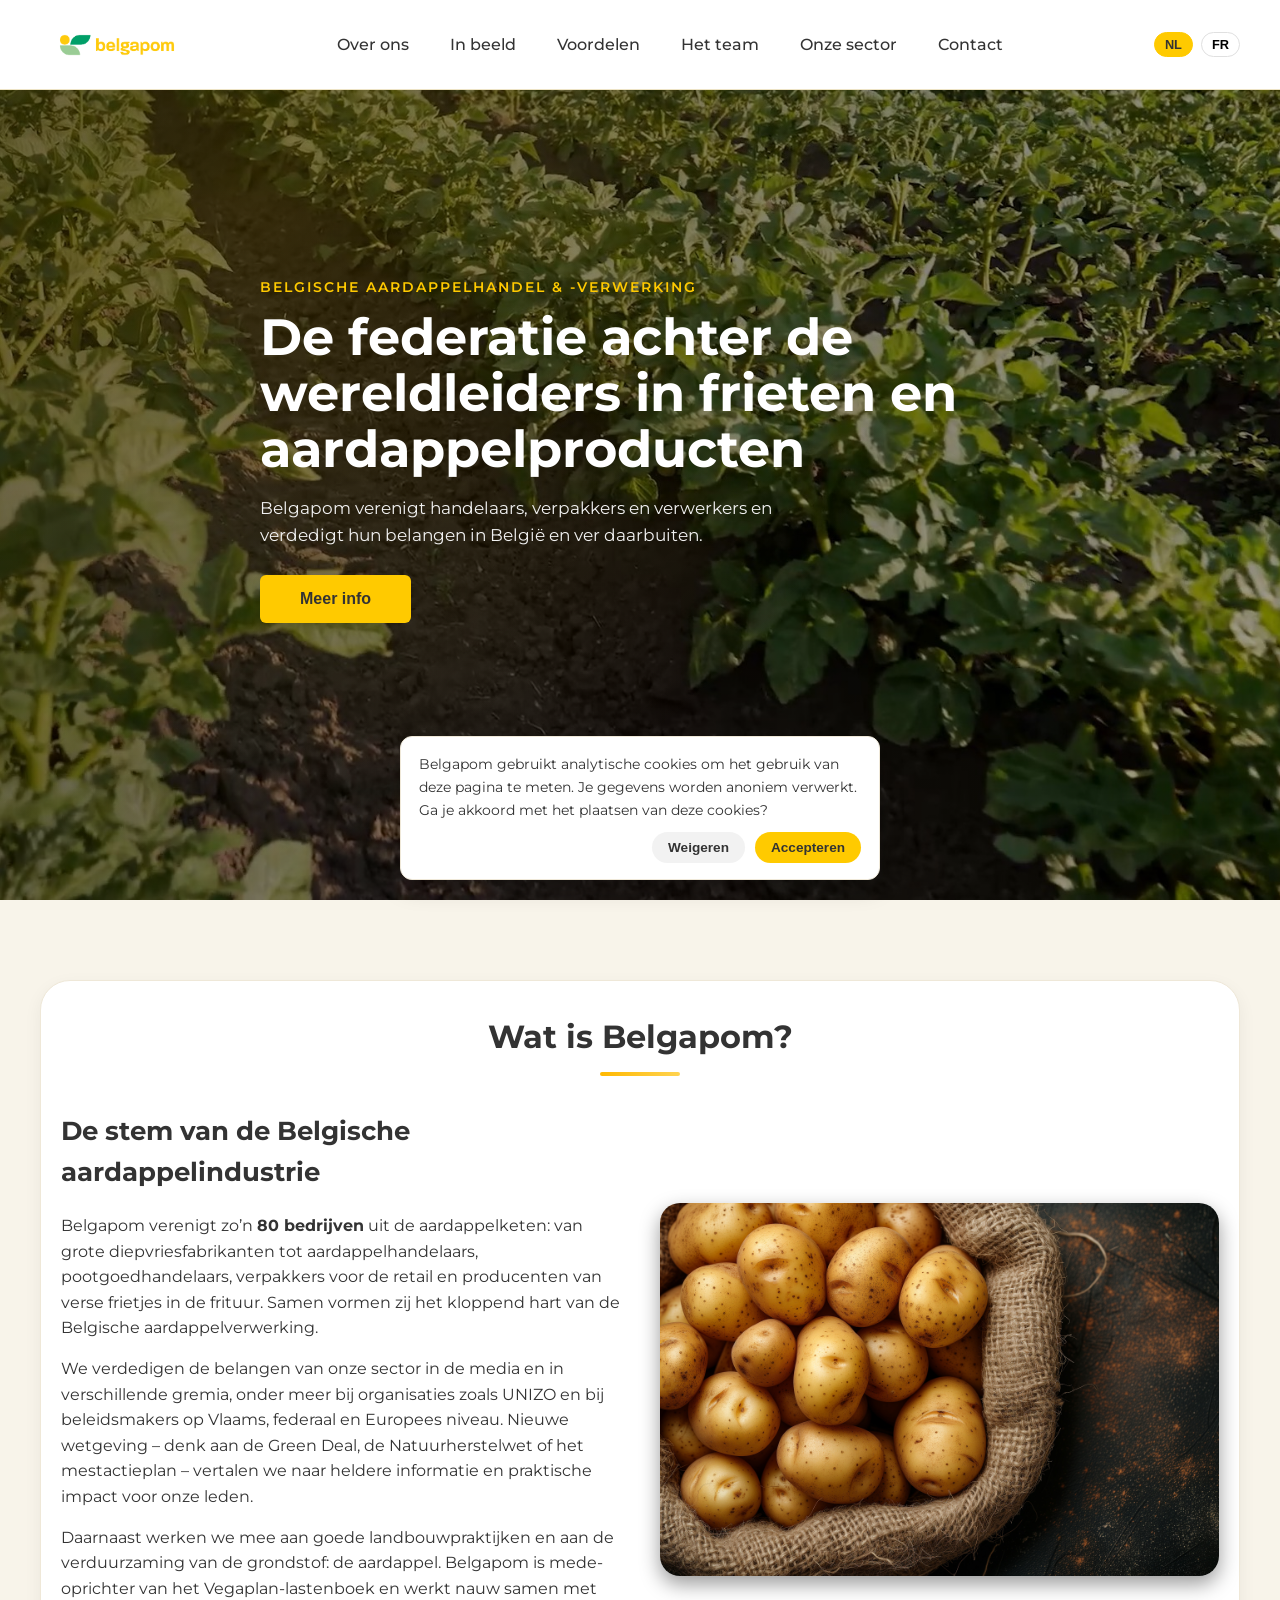
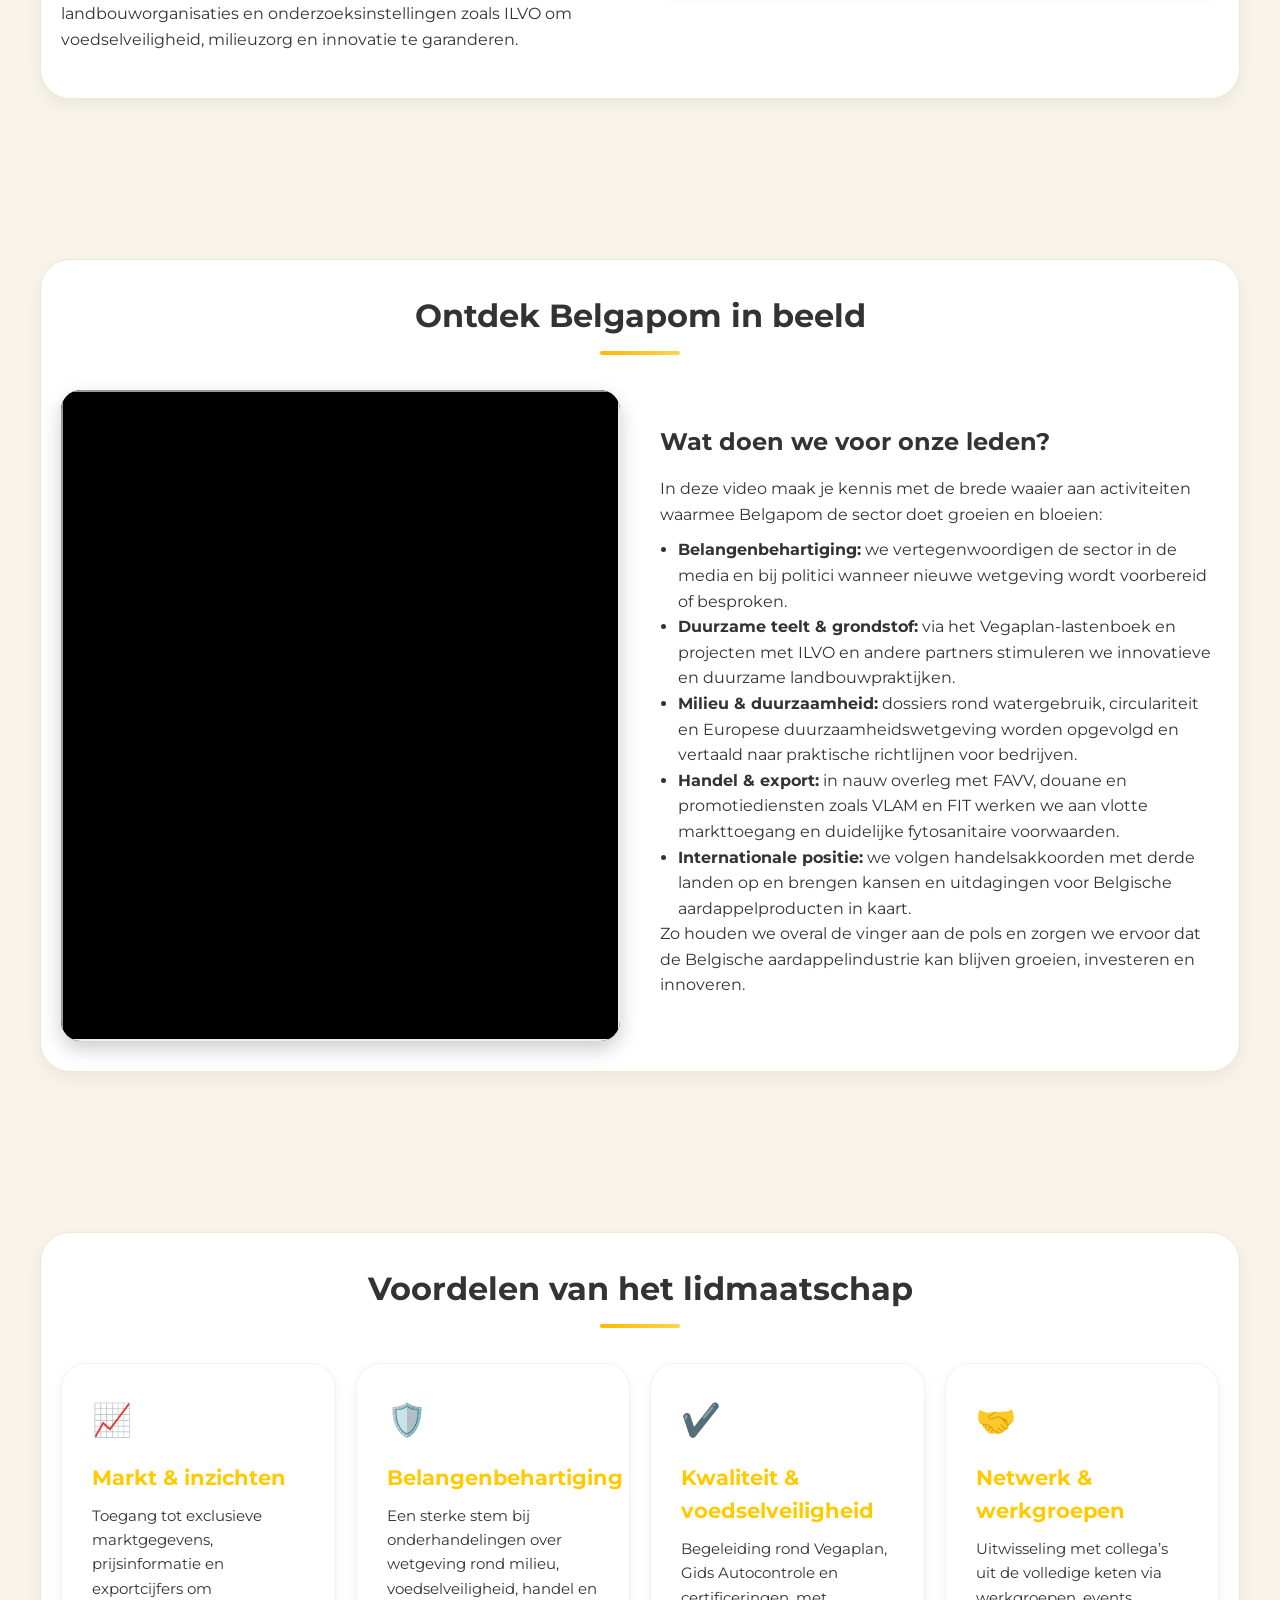
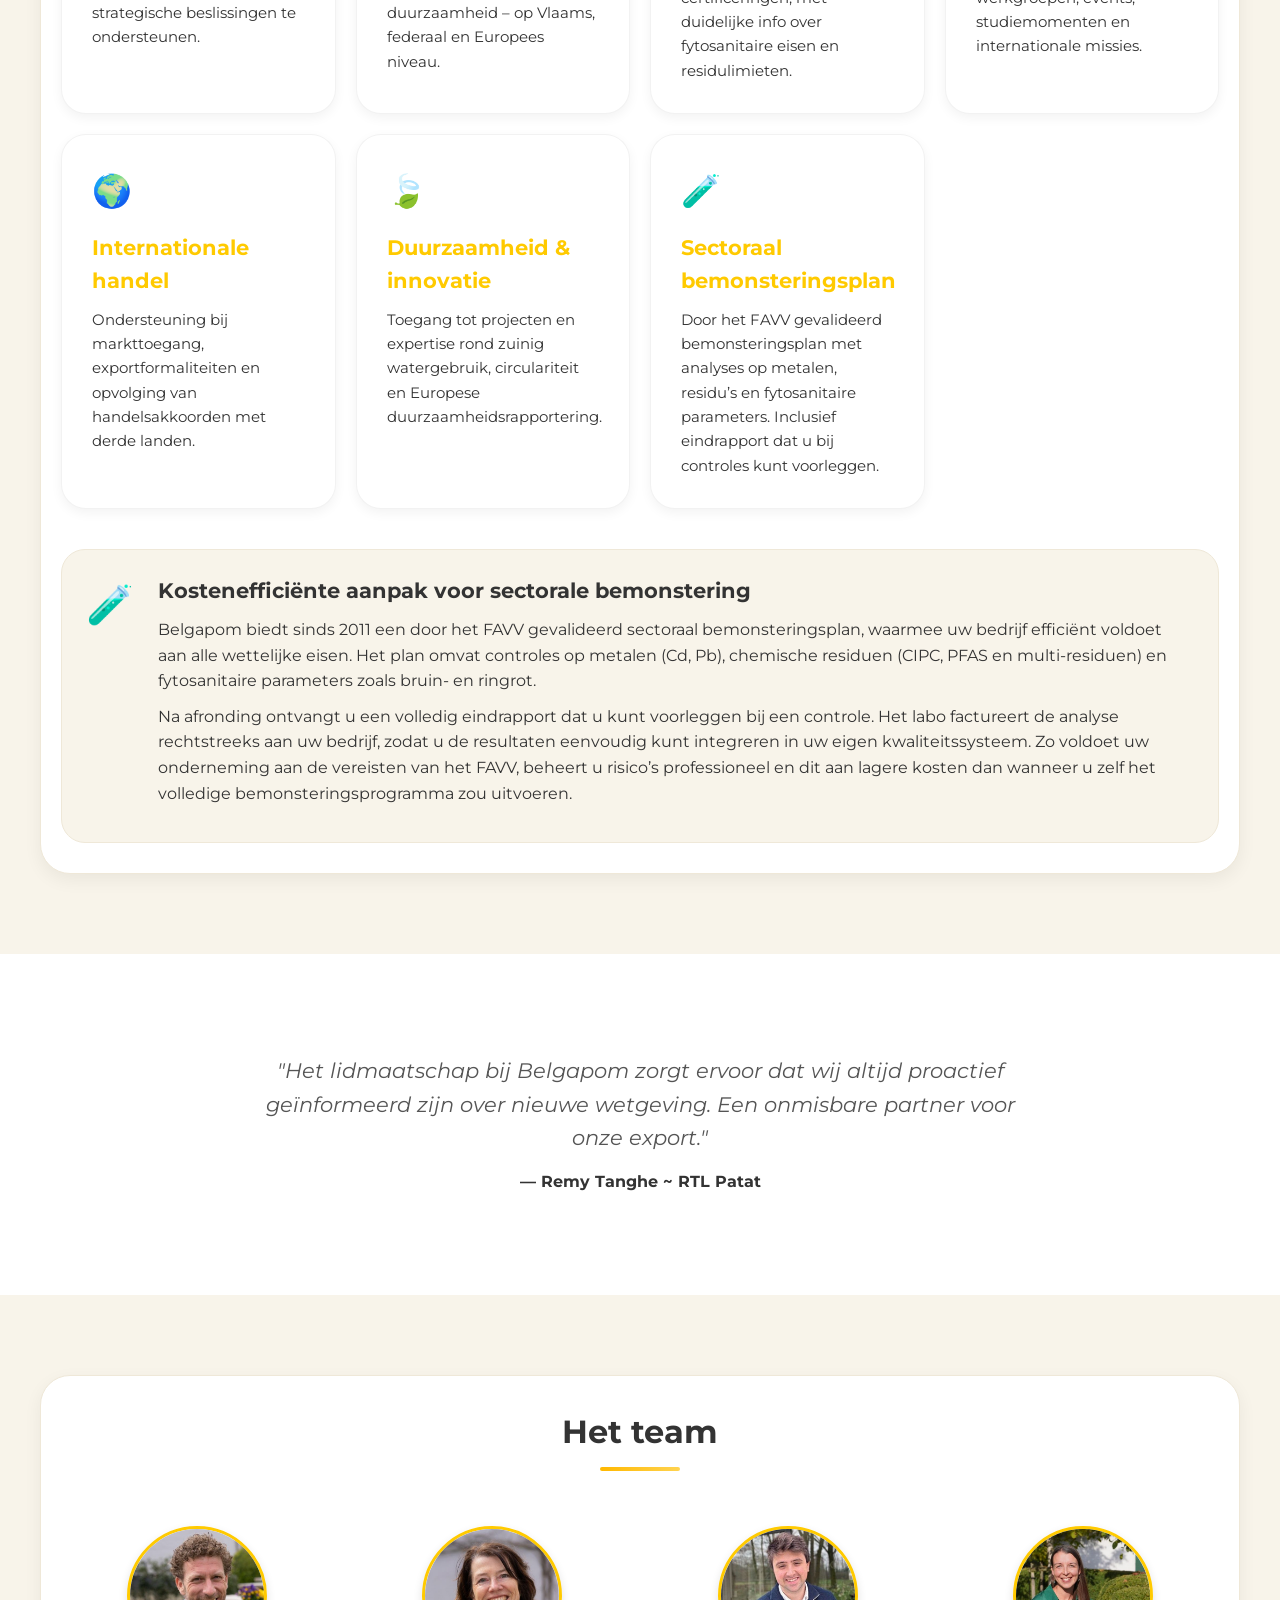
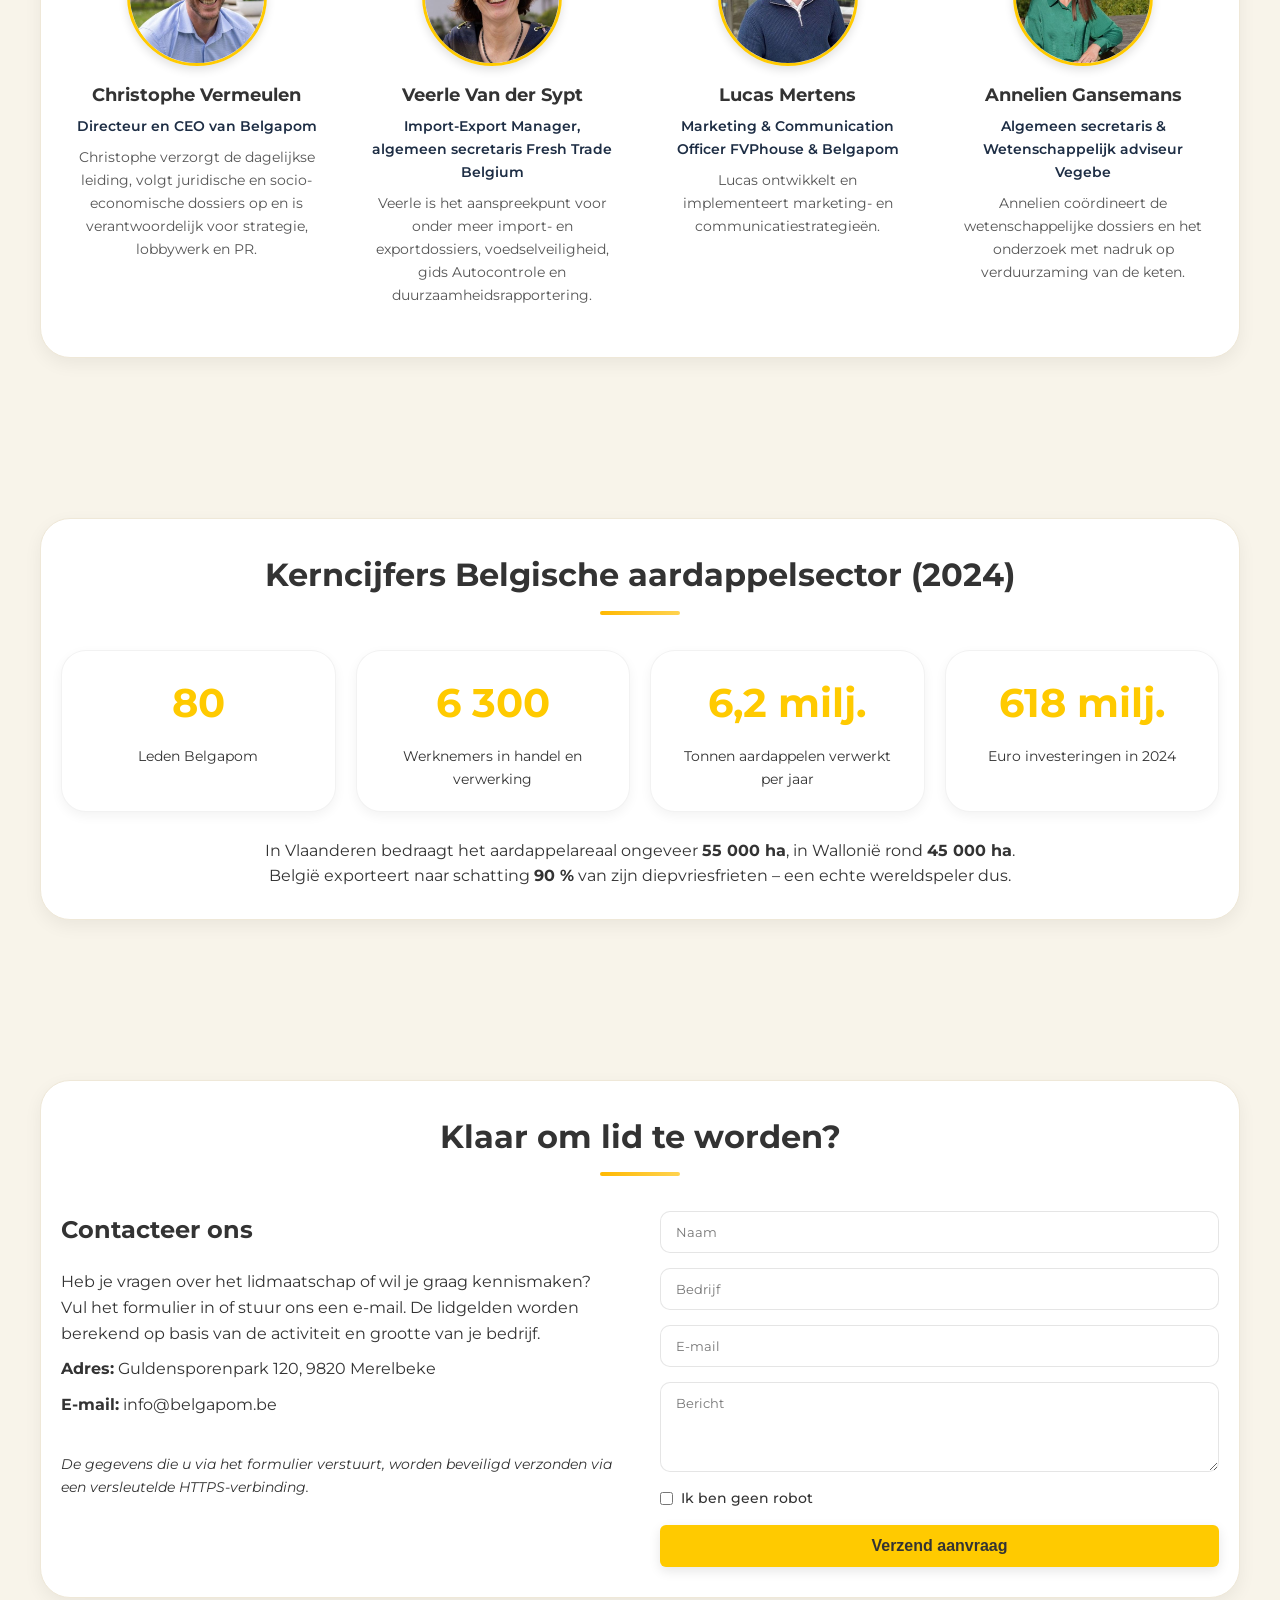
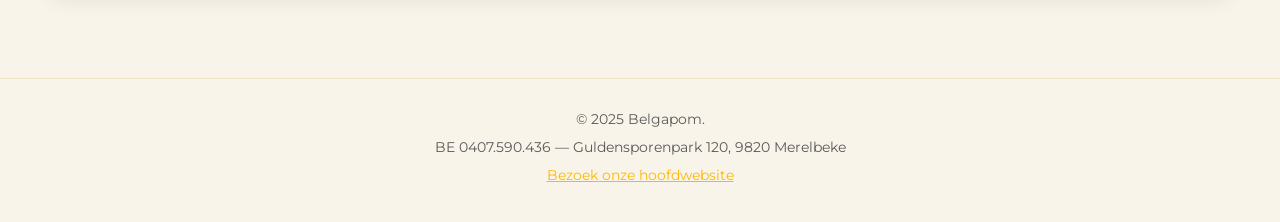
==== commit 12c0fe06: "Update index.html" ====
--- a/index.html
+++ b/index.html
@@ -434,7 +434,7 @@
         }
 
         .testimonial-section .container {
-            background: transparent;
+            background: ;
             box-shadow: none;
             border: none;
         }
@@ -812,7 +812,7 @@
             </li>
             <li>
                 <a href="#stats">
-                    <span data-lang="nl">Onze Sector</span>
+                    <span data-lang="nl">Onze sector</span>
                     <span data-lang="fr" hidden>Chiffres-clés</span>
                 </a>
             </li>
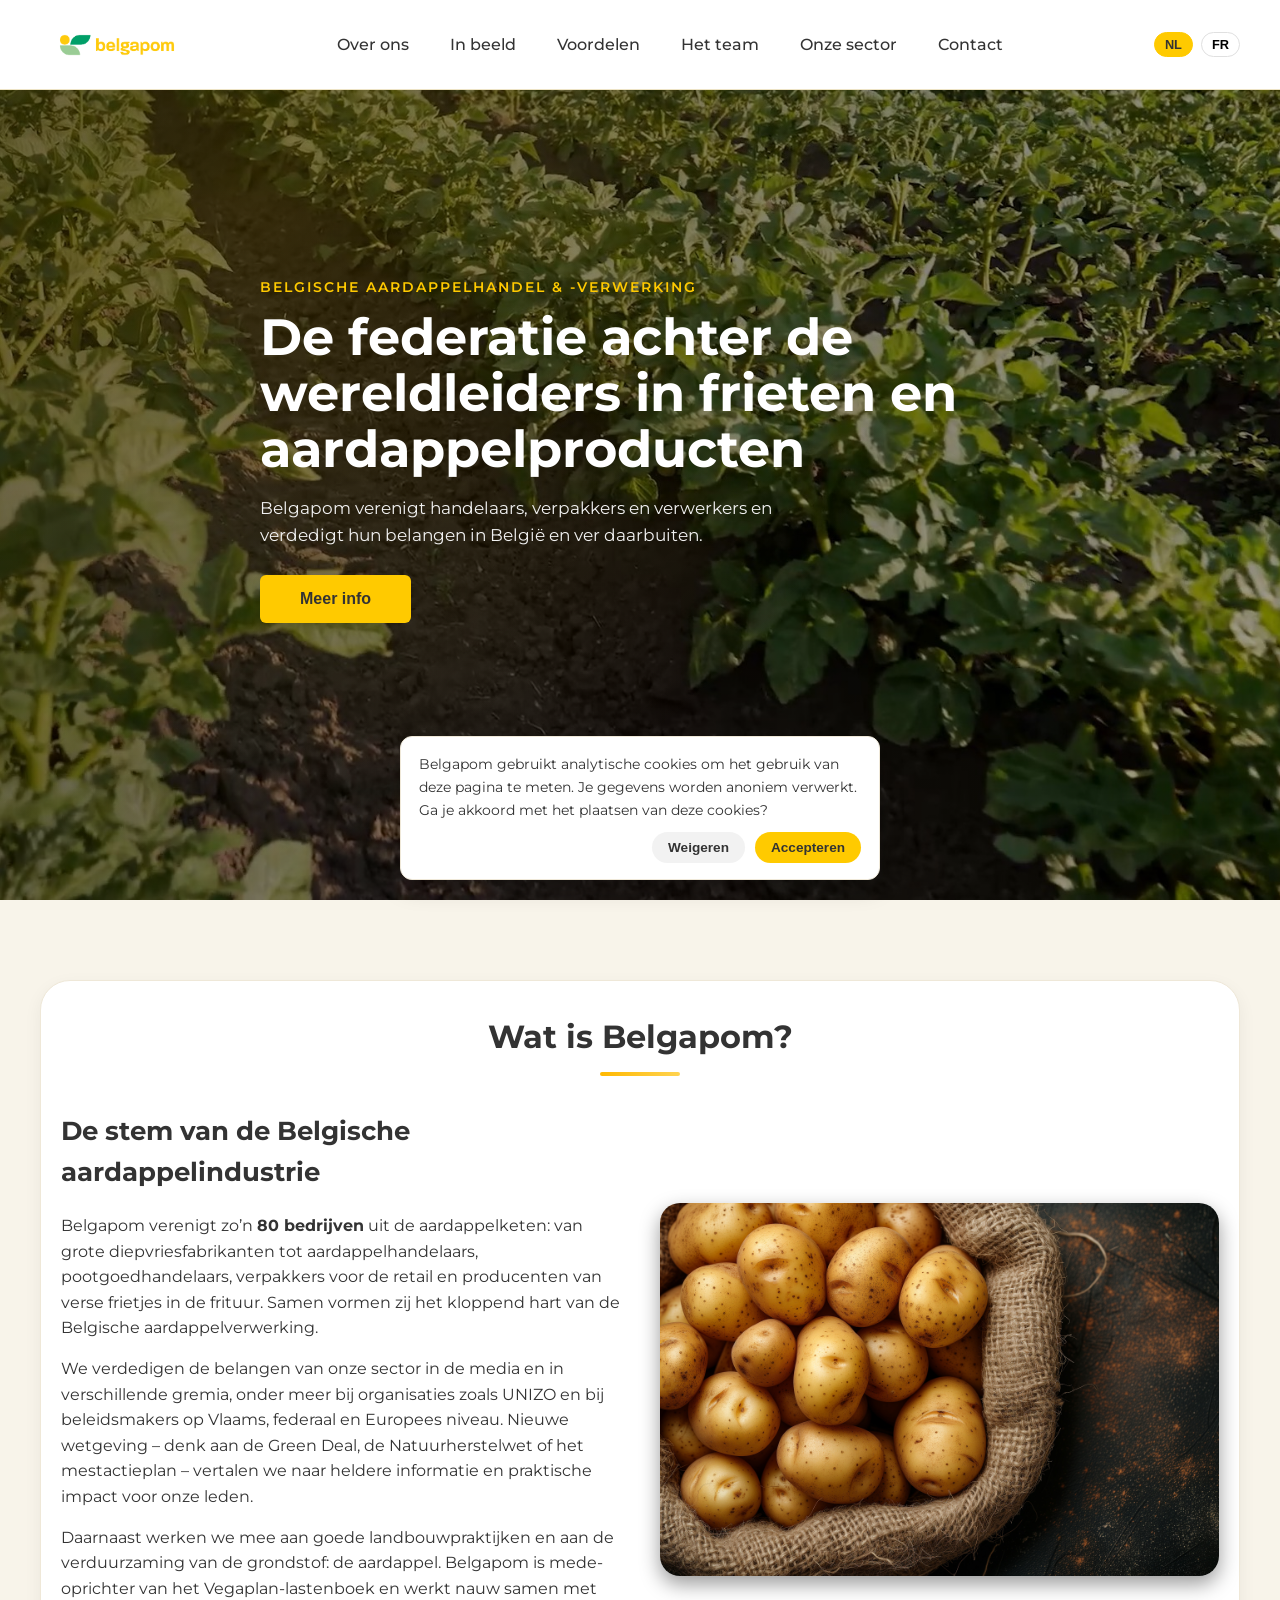
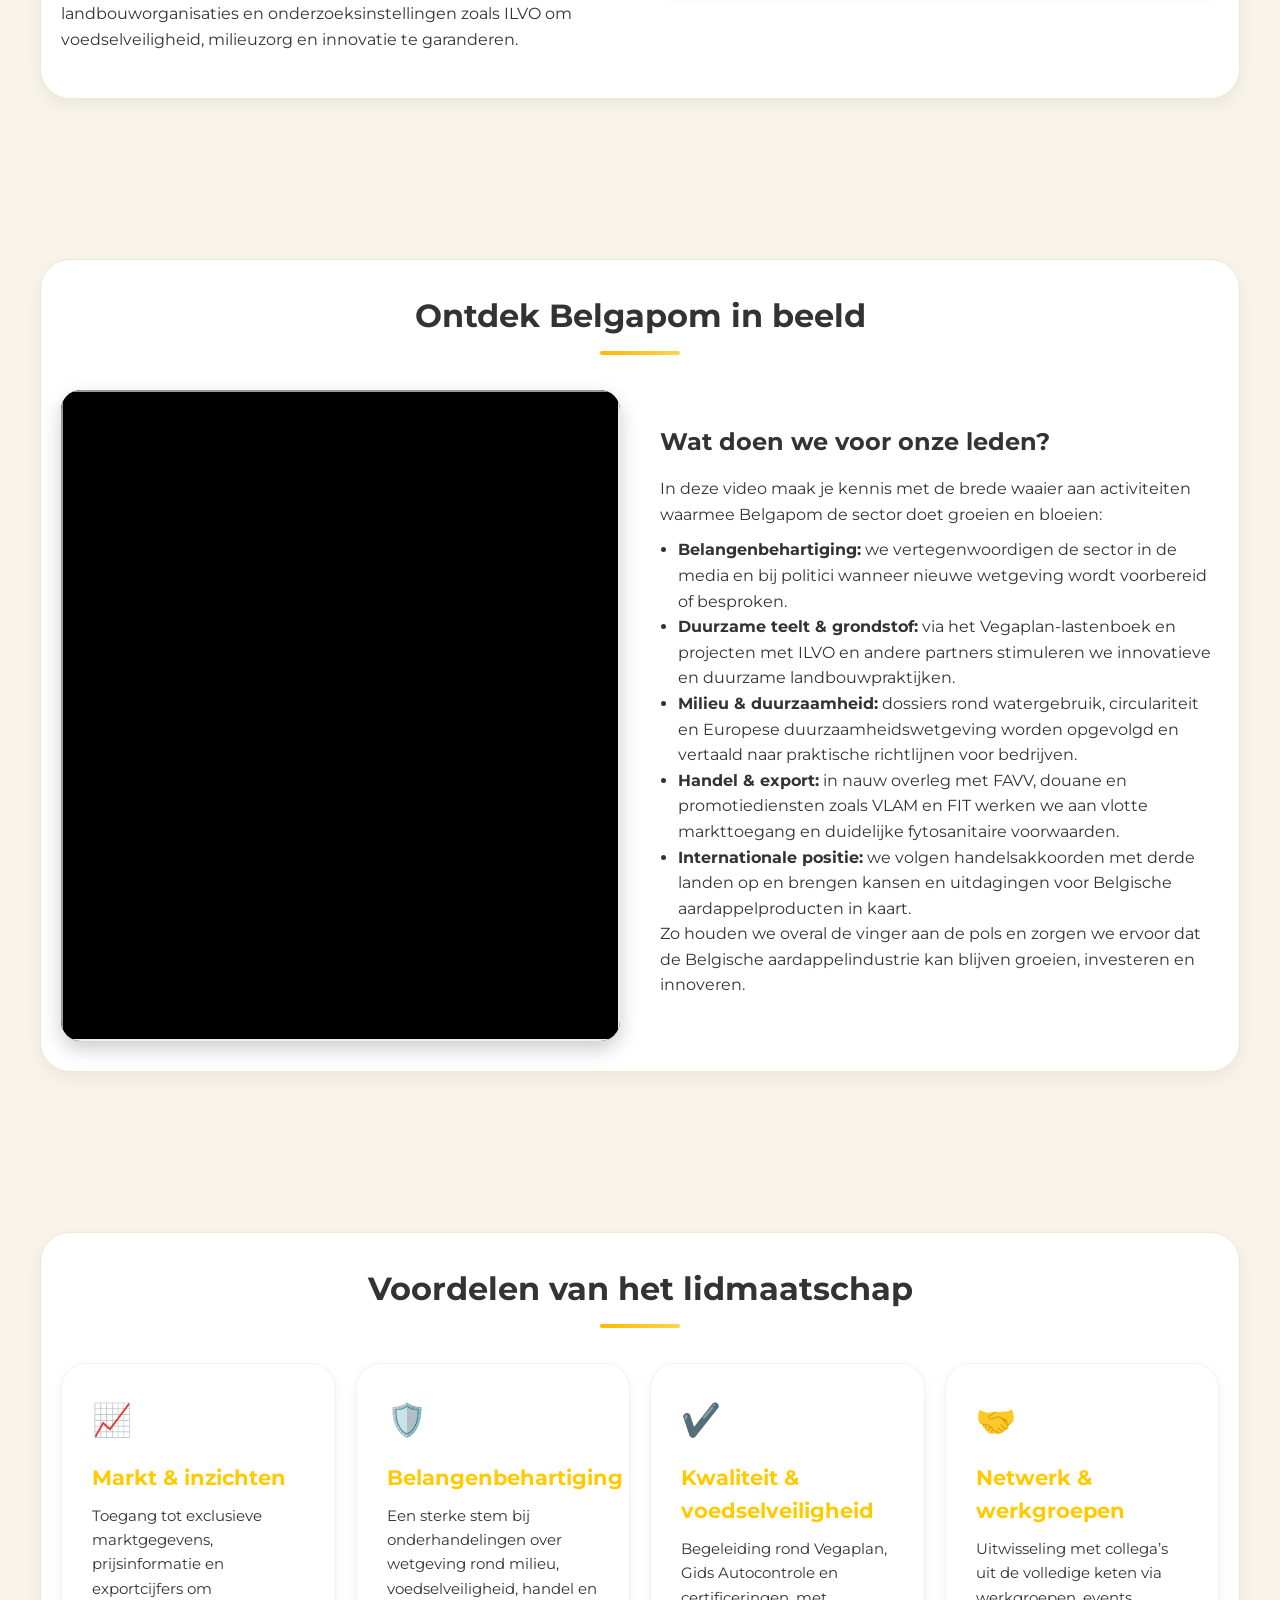
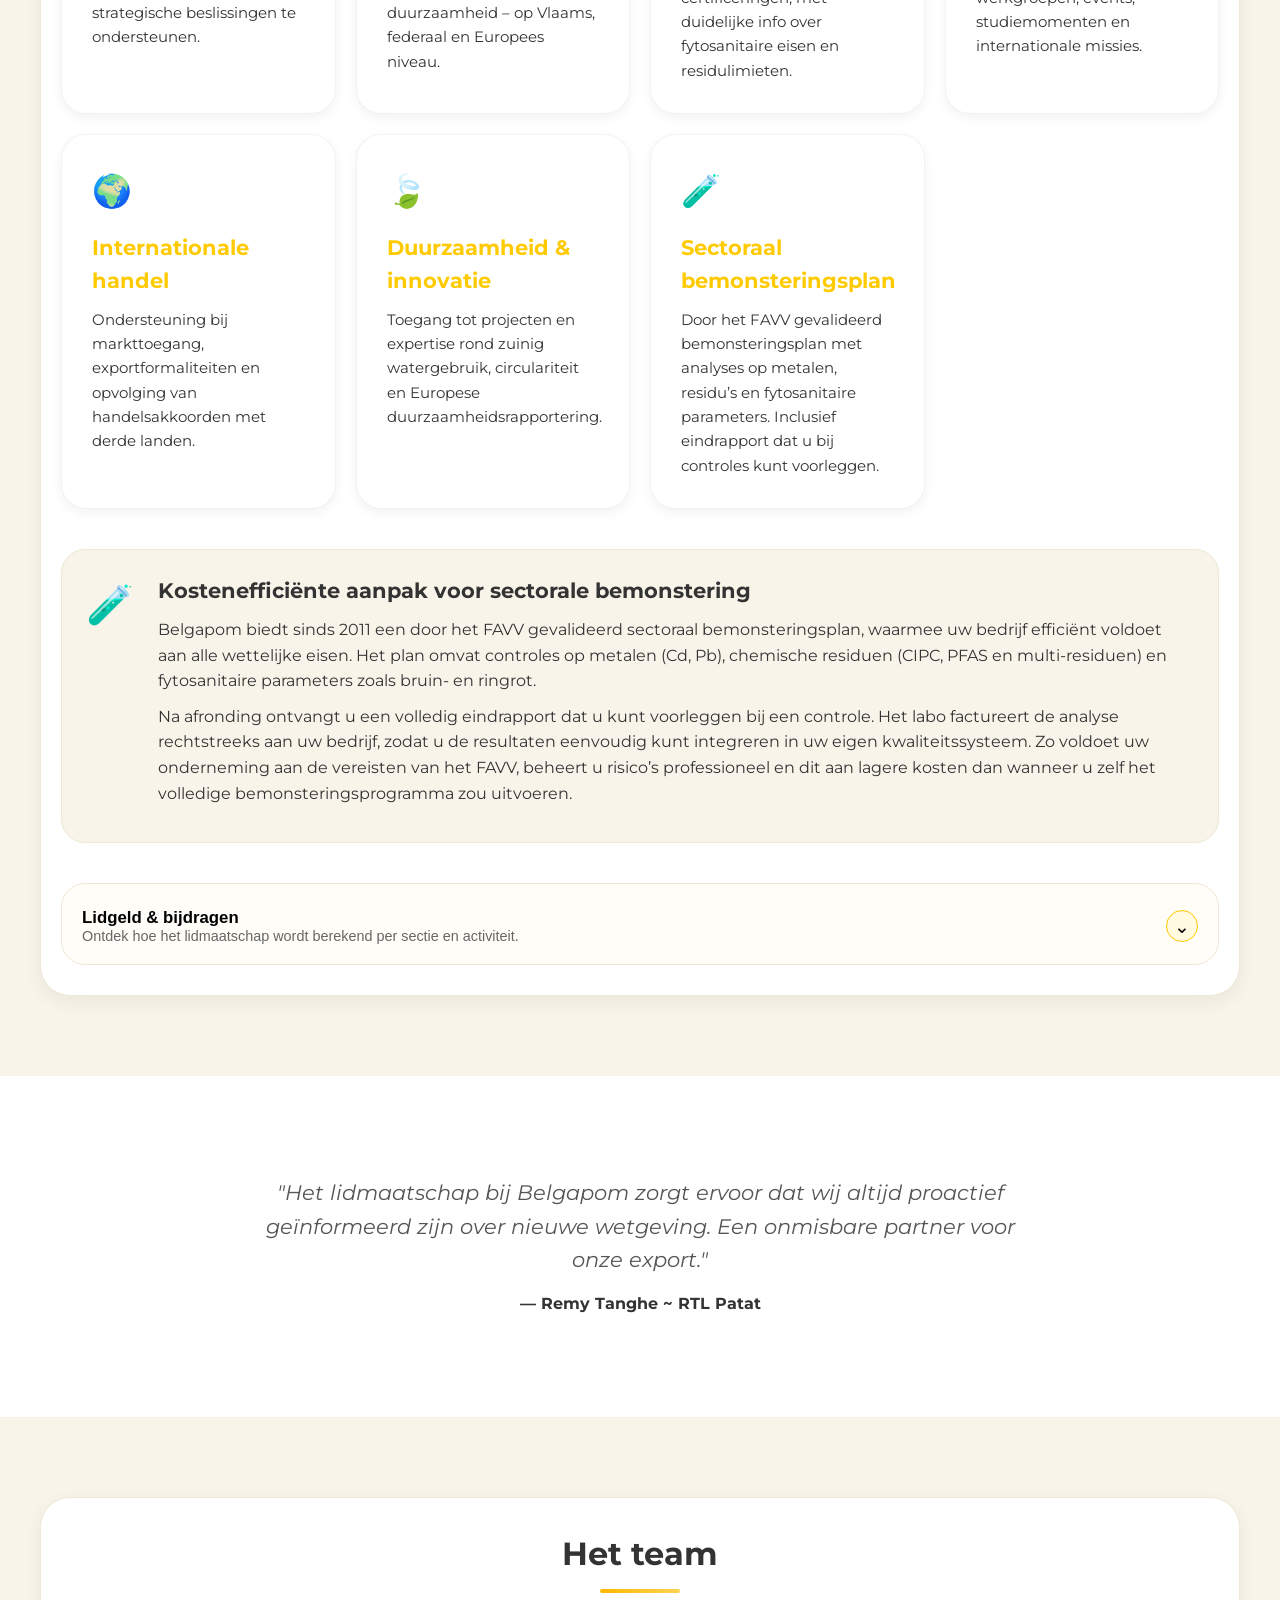
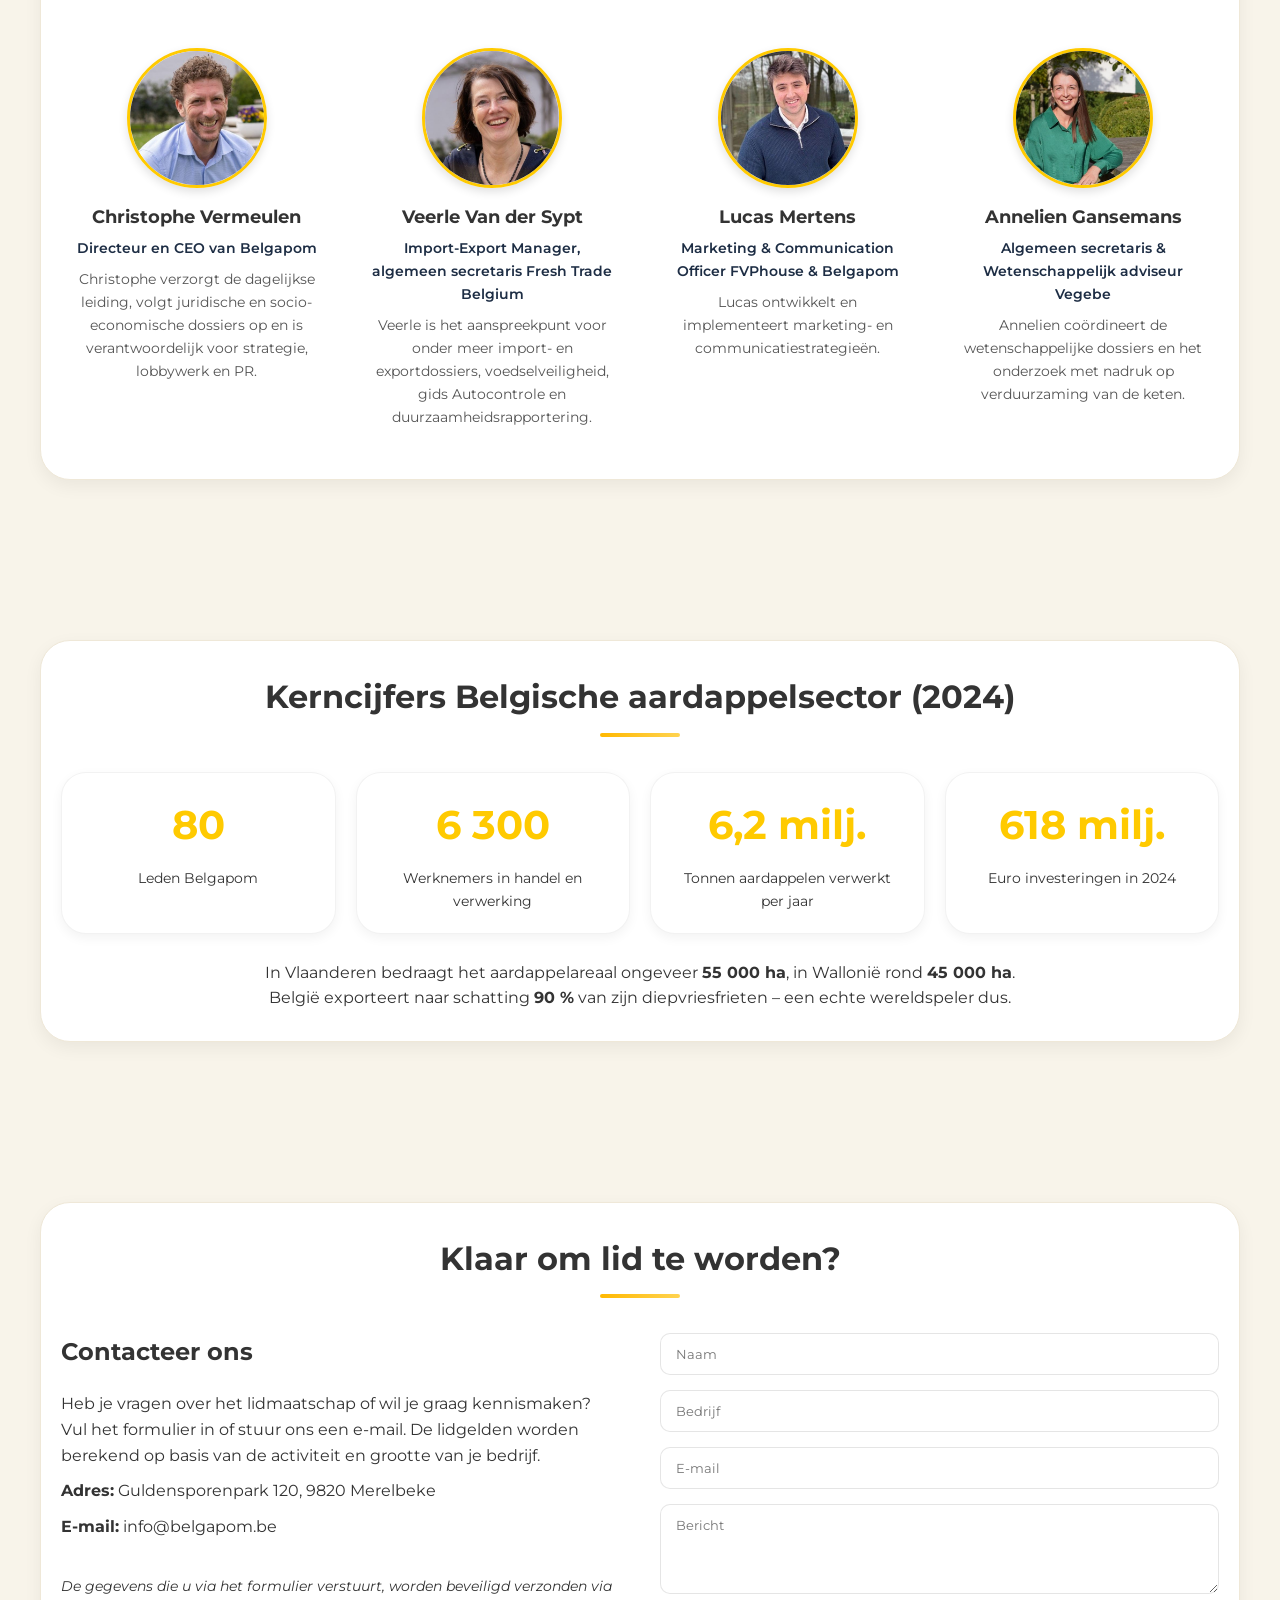
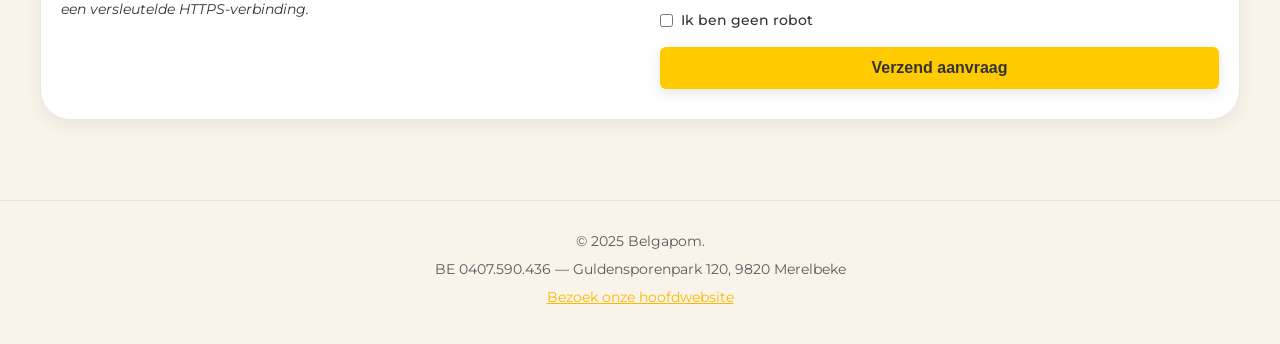
==== commit 42aba26a: "Update index.html" ====
--- a/index.html
+++ b/index.html
@@ -66,7 +66,7 @@
             background: #FFFFFF;
             border-bottom: 1px solid #EDE3C5;
             box-shadow: 0 1px 4px rgba(0,0,0,0.03);
-            height: 90px; /* Vaste hoogte voor desktop */
+            height: 90px; 
         }
 
         .logo {
@@ -222,7 +222,7 @@
             padding: 80px 20px;
             position: relative;
             scroll-margin-top: 100px;
-            background: transparent; /* geen gekleurde banden meer */
+            background: transparent;
         }
 
         .hero-video {
@@ -318,7 +318,7 @@
             flex: 1;
             min-width: 280px;
             position: relative;
-            padding-top: 56.25%; /* 16:9 ratio */
+            padding-top: 56.25%;
             border-radius: 20px;
             overflow: hidden;
             box-shadow: 0 8px 20px rgba(0,0,0,0.2);
@@ -427,7 +427,7 @@
 
         /* Testimonial Section */
         .testimonial-section {
-            background: #FFFFFF; /* mag gerust anders zijn, maar 1 blok i.p.v. strepen */
+            background: #FFFFFF; 
             padding: 70px 20px;
             margin: 0;
             text-align: center;
@@ -688,7 +688,143 @@
             display: none;
         }
 
-        /* ================= MOBIEL AANPASSINGEN ================= */
+        /* ====== PRICING (LIDGELD) – DYNAMISCH BLOK ====== */
+        .pricing-section {
+            margin-top: 40px;
+            border-radius: 24px;
+            background: #FFFDF7;
+            border: 1px solid #EFE8D8;
+            padding: 18px 20px 10px;
+        }
+
+        .pricing-toggle {
+            width: 100%;
+            border: none;
+            background: transparent;
+            display: flex;
+            align-items: center;
+            justify-content: space-between;
+            gap: 12px;
+            cursor: pointer;
+            padding: 6px 0 10px;
+        }
+
+        .pricing-toggle-text {
+            text-align: left;
+        }
+
+        .pricing-toggle-title {
+            font-weight: 700;
+            font-size: 1.05rem;
+        }
+
+        .pricing-toggle-sub {
+            font-size: 0.9rem;
+            color: #666666;
+        }
+
+        .pricing-toggle-icon {
+            width: 32px;
+            height: 32px;
+            border-radius: 999px;
+            border: 1px solid #FFCA00;
+            display: flex;
+            align-items: center;
+            justify-content: center;
+            font-size: 1.2rem;
+            background: #FFFAE0;
+            flex-shrink: 0;
+            transition: transform 0.25s ease;
+        }
+
+        .pricing-toggle-icon.open {
+            transform: rotate(180deg);
+        }
+
+        .pricing-panel {
+            max-height: 0;
+            overflow: hidden;
+            transition: max-height 0.4s ease;
+        }
+
+        .pricing-panel-inner {
+            margin-top: 16px;
+            border-top: 1px dashed #E0D4B2;
+            padding-top: 16px;
+        }
+
+        .pricing-intro {
+            font-size: 0.95rem;
+            margin-bottom: 14px;
+            color: #333333;
+        }
+
+        .pricing-tabs {
+            display: inline-flex;
+            flex-wrap: wrap;
+            border-radius: 999px;
+            background: #F4EBD1;
+            padding: 3px;
+            margin-bottom: 14px;
+        }
+
+        .pricing-tab-btn {
+            border: none;
+            padding: 6px 14px;
+            border-radius: 999px;
+            font-size: 0.9rem;
+            cursor: pointer;
+            background: transparent;
+            color: #5B4B1A;
+            font-weight: 500;
+        }
+
+        .pricing-tab-btn.active {
+            background: #FFFFFF;
+            box-shadow: 0 2px 6px rgba(0,0,0,0.08);
+        }
+
+        .pricing-cards {
+            display: grid;
+            grid-template-columns: minmax(0, 1.6fr) minmax(0, 1.2fr);
+            gap: 20px;
+        }
+
+        .pricing-card {
+            padding: 16px 18px;
+            border-radius: 18px;
+            background: #FFFFFF;
+            border: 1px solid #EFE8D8;
+            font-size: 0.93rem;
+        }
+
+        .pricing-card h4 {
+            font-size: 1rem;
+            margin-bottom: 8px;
+            color: #FFB800;
+        }
+
+        .pricing-card strong {
+            font-weight: 700;
+        }
+
+        .pricing-card ul {
+            margin-left: 18px;
+            margin-top: 6px;
+        }
+
+        .pricing-note {
+            font-size: 0.8rem;
+            color: #777777;
+            margin-top: 10px;
+            font-style: italic;
+        }
+
+        .pricing-card[hidden] {
+            display: none !important;
+        }
+
+        /* ================= MOBIEL ================= */
         @media (max-width: 768px) {
             /* Header niet meer fixed, compacter */
             header {
@@ -725,7 +861,7 @@
             }
 
             .hero-video {
-                padding-top: 40px; /* veel minder witruimte bovenaan */
+                padding-top: 40px; 
                 align-items: flex-start;
             }
 
@@ -749,6 +885,10 @@
 
             .sampling-plan {
                 padding: 20px 18px;
+            }
+
+            .pricing-cards {
+                grid-template-columns: 1fr;
             }
 
             section {
@@ -1075,8 +1215,6 @@
                     Accès à des projets et à une expertise autour de l’utilisation rationnelle de l’eau, de la circularité et du reporting européen en matière de durabilité.
                 </p>
             </div>
-
-            <!-- KORTE KAART: Sectoraal bemonsteringsplan (teaser) -->
             <div class="benefit-card">
                 <div class="benefit-icon">🧪</div>
                 <h4>
@@ -1092,7 +1230,7 @@
             </div>
         </div>
 
-        <!-- APARTE BLOK: UITGEBREIDE INFO BEMONSTERINGSPLAN -->
+        <!-- INFO BEMONSTERINGSPLAN -->
         <div class="sampling-plan">
             <div class="sampling-plan-icon">🧪</div>
             <div class="sampling-plan-text">
@@ -1112,6 +1250,112 @@
                 <p data-lang="fr" hidden>
                     À l’issue du programme, vous recevez un rapport final complet que vous pouvez présenter en cas de contrôle. Le laboratoire facture directement l’analyse à votre entreprise, ce qui vous permet d’intégrer facilement les résultats dans votre propre système qualité. Votre entreprise satisfait ainsi aux exigences de l’AFSCA, gère les risques de manière professionnelle et ce, à un coût inférieur à celui d’un programme d’échantillonnage entièrement individuel.
                 </p>
+            </div>
+        </div>
+
+        <!-- DYNAMISCHE LIDGELD-SECTIE -->
+        <div class="pricing-section">
+            <button class="pricing-toggle" type="button" onclick="togglePricing()">
+                <div class="pricing-toggle-text">
+                    <div class="pricing-toggle-title">
+                        <span data-lang="nl">Lidgeld &amp; bijdragen</span>
+                        <span data-lang="fr" hidden>Cotisation &amp; contributions</span>
+                    </div>
+                    <div class="pricing-toggle-sub">
+                        <span data-lang="nl">Ontdek hoe het lidmaatschap wordt berekend per sectie en activiteit.</span>
+                        <span data-lang="fr" hidden>Découvrez comment la cotisation est calculée selon la section et l’activité.</span>
+                    </div>
+                </div>
+                <div id="pricing-toggle-icon" class="pricing-toggle-icon" aria-hidden="true">⌄</div>
+            </button>
+
+            <div id="pricing-panel" class="pricing-panel">
+                <div class="pricing-panel-inner">
+                    <p class="pricing-intro" data-lang="nl">
+                        Het lidmaatschap van Belgapom is voorbehouden voor groothandels- en verwerkingsbedrijven uit de aardappelsector en geldt voor één jaar
+                        (opzegbaar in het jaar voorafgaand aan de opzeg). Het lidmaatschapsbedrag is afhankelijk van de activiteit en de sectie waarbinnen de activiteit zich situeert.
+                    </p>
+                    <p class="pricing-intro" data-lang="fr" hidden>
+                        L’adhésion à Belgapom est réservée aux entreprises de gros et de transformation du secteur de la pomme de terre et est valable pour un an
+                        (résiliable durant l’année précédant la sortie). Le montant de la cotisation dépend de l’activité et de la section dans laquelle elle se situe.
+                    </p>
+
+                    <div class="pricing-tabs">
+                        <button type="button" class="pricing-tab-btn active"
+                                data-tab="handel" onclick="setPricingTab('handel')">
+                            <span data-lang="nl">Sectie handel</span>
+                            <span data-lang="fr" hidden>Section commerce</span>
+                        </button>
+                        <button type="button" class="pricing-tab-btn"
+                                data-tab="verwerking" onclick="setPricingTab('verwerking')">
+                            <span data-lang="nl">Sectie verwerking</span>
+                            <span data-lang="fr" hidden>Section transformation</span>
+                        </button>
+                    </div>
+
+                    <div class="pricing-cards">
+                        <!-- HANDEL -->
+                        <div class="pricing-card" data-pricing-content="handel">
+                            <h4 data-lang="nl">Sectie handel</h4>
+                            <h4 data-lang="fr" hidden>Section commerce</h4>
+
+                            <p data-lang="nl">
+                                <strong>Basisbedrag:</strong> € 950,00<br>
+                                Daarbovenop komt een bijkomend bedrag voor de 2de, 3de en 4de activiteit,
+                                op basis van de klasse van het verhandelde product en de volumes.
+                            </p>
+                            <p data-lang="fr" hidden>
+                                <strong>Cotisation de base&nbsp;:</strong> 950,00&nbsp;€<br>
+                                S’y ajoute un montant complémentaire pour la 2e, 3e et 4e activité,
+                                en fonction de la catégorie de produit commercialisé et des volumes.
+                            </p>
+
+                            <p style="margin-top:10px;" data-lang="nl"><strong>Overzicht van de activiteiten:</strong></p>
+                            <p style="margin-top:10px;" data-lang="fr" hidden><strong>Aperçu des activités&nbsp;:</strong></p>
+
+                            <ul>
+                                <li data-lang="nl">Groothandel in pootgoed</li>
+                                <li data-lang="fr" hidden>Commerce de gros de plants de pommes de terre</li>
+
+                                <li data-lang="nl">Import consumptieaardappelen</li>
+                                <li data-lang="fr" hidden>Importation de pommes de terre de consommation</li>
+
+                                <li data-lang="nl">Uitvoer consumptieaardappelen</li>
+                                <li data-lang="fr" hidden>Exportation de pommes de terre de consommation</li>
+
+                                <li data-lang="nl">Bereider / verpakker</li>
+                                <li data-lang="fr" hidden>Préparateur / conditionneur</li>
+
+                                <li data-lang="nl">Aardappelschilbedrijf</li>
+                                <li data-lang="fr" hidden>Entreprise d’épluchage de pommes de terre</li>
+                            </ul>
+                        </div>
+
+                        <!-- VERWERKING -->
+                        <div class="pricing-card" data-pricing-content="verwerking" hidden>
+                            <h4 data-lang="nl">Sectie verwerking</h4>
+                            <h4 data-lang="fr" hidden>Section transformation</h4>
+
+                            <p data-lang="nl">
+                                <strong>Basisbedrag:</strong> € 5.000,00<br>
+                                Er is een differentiatie op basis van de verwerkte volumes en de producten.
+                            </p>
+                            <p data-lang="fr" hidden>
+                                <strong>Cotisation de base&nbsp;:</strong> 5&nbsp;000,00&nbsp;€<br>
+                                Une différenciation est appliquée en fonction des volumes et des produits transformés.
+                            </p>
+                        </div>
+                    </div>
+
+                    <p class="pricing-note" data-lang="nl">
+                        De hierboven vermelde verdeelsleutels en bedragen zijn gebaseerd op de tarieven van 2018.
+                        Het exacte lidgeld wordt bevestigd bij aansluiting.
+                    </p>
+                    <p class="pricing-note" data-lang="fr" hidden>
+                        Les clés de répartition et montants ci-dessus sont basés sur les tarifs de 2018.
+                        Le montant exact de la cotisation est confirmé lors de l’adhésion.
+                    </p>
+                </div>
             </div>
         </div>
     </div>
@@ -1305,7 +1549,7 @@
                         </label>
                     </div>
 
-                    <!-- Honeypot tegen bots -->
+                    <!-- Honeypot -->
                     <div style="position:absolute; left:-9999px; opacity:0;" aria-hidden="true">
                         <label>
                             <span data-lang="nl">Laat dit veld leeg</span>
@@ -1486,9 +1730,51 @@
             });
         }
 
+        /* ========= PRICING (LIDGELD) ========= */
+
+        function togglePricing() {
+            var panel = document.getElementById('pricing-panel');
+            var icon = document.getElementById('pricing-toggle-icon');
+            if (!panel) return;
+
+            if (panel.style.maxHeight && panel.style.maxHeight !== '0px') {
+                panel.style.maxHeight = '0px';
+                if (icon) icon.classList.remove('open');
+            } else {
+                panel.style.maxHeight = panel.scrollHeight + 'px';
+                if (icon) icon.classList.add('open');
+            }
+        }
+
+        function setPricingTab(tab) {
+            var cards = document.querySelectorAll('[data-pricing-content]');
+            cards.forEach(function (card) {
+                var isActive = card.getAttribute('data-pricing-content') === tab;
+                card.hidden = !isActive;
+            });
+
+            var buttons = document.querySelectorAll('.pricing-tab-btn');
+            buttons.forEach(function (btn) {
+                btn.classList.toggle('active', btn.getAttribute('data-tab') === tab);
+            });
+
+            // hoogte opnieuw berekenen als paneel open is
+            var panel = document.getElementById('pricing-panel');
+            if (panel && panel.style.maxHeight && panel.style.maxHeight !== '0px') {
+                panel.style.maxHeight = panel.scrollHeight + 'px';
+            }
+        }
+
+        // Exporteer naar global scope voor inline onclick
+        window.togglePricing = togglePricing;
+        window.setPricingTab = setPricingTab;
+
         document.addEventListener('DOMContentLoaded', function () {
             initCookieBanner();
             initReveal();
+
+            // Zorg dat de correcte tab initieel zichtbaar is
+            setPricingTab('handel');
         });
     })();
 
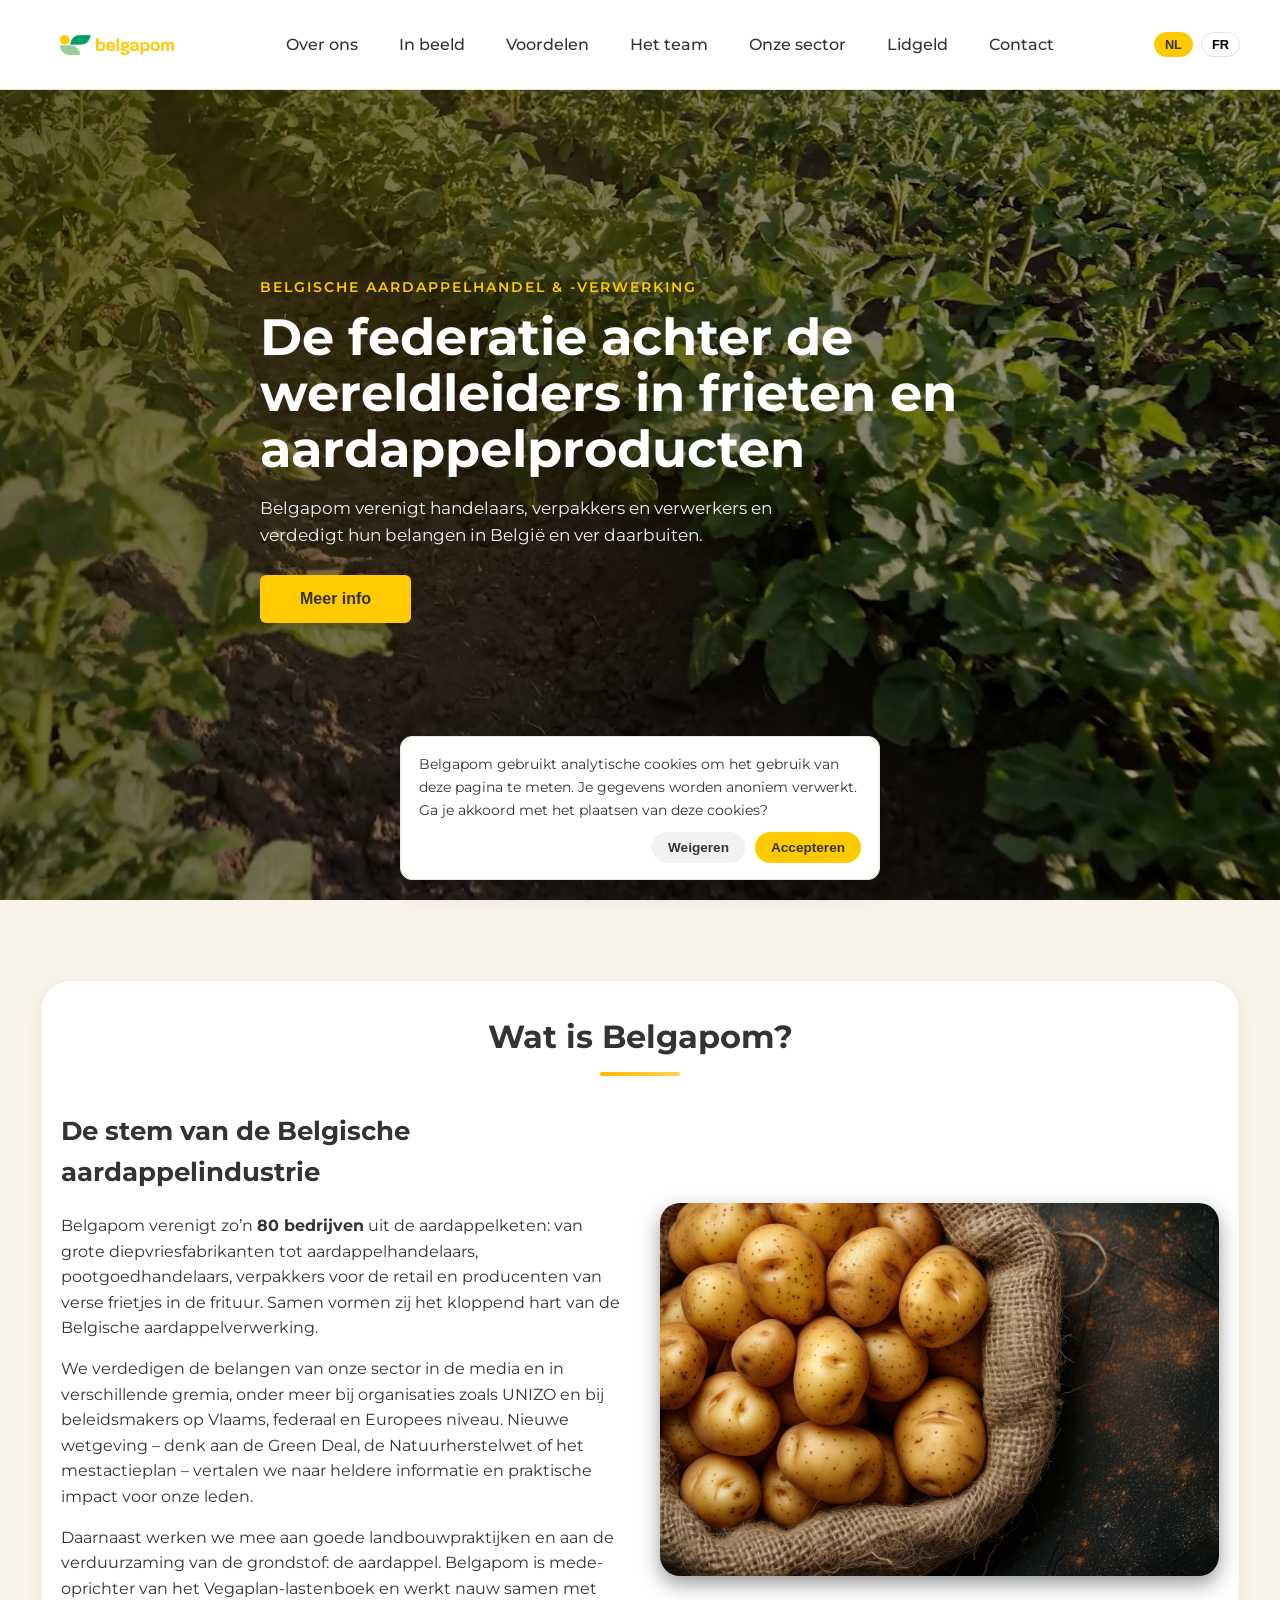
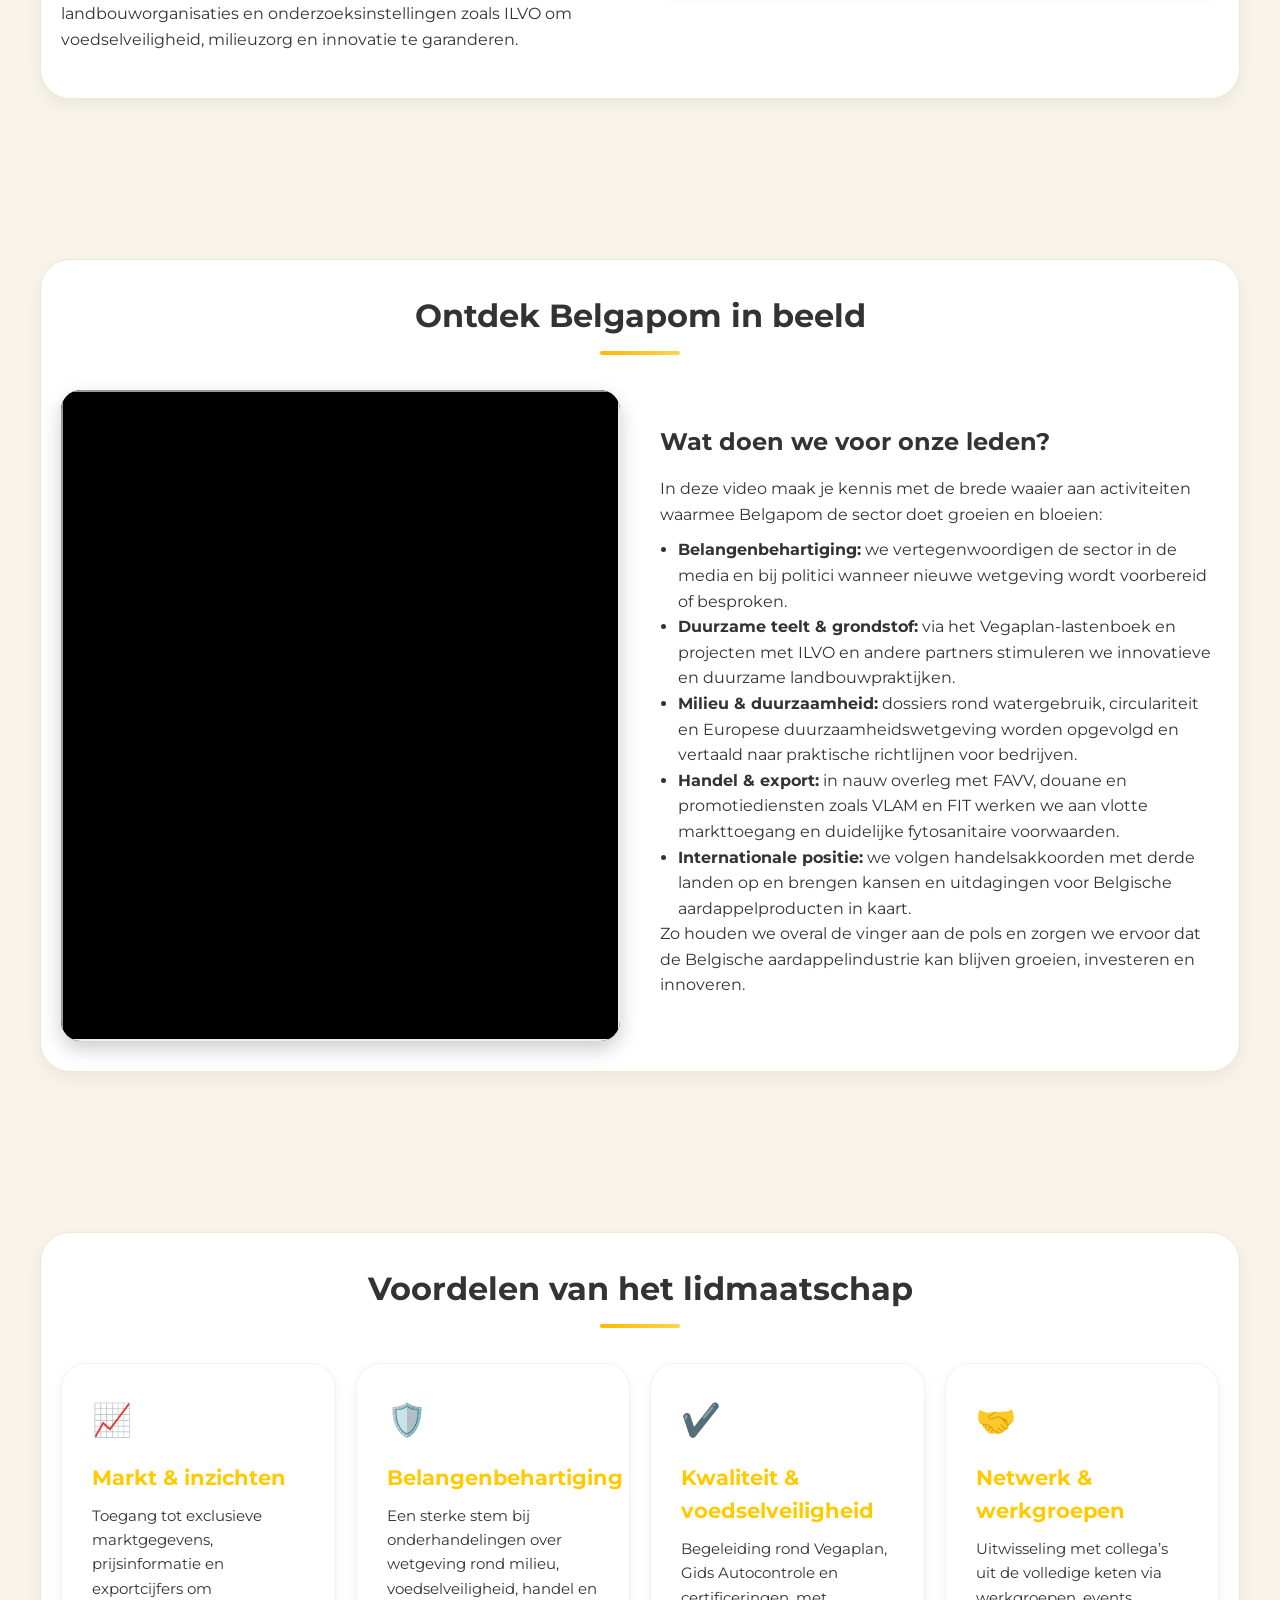
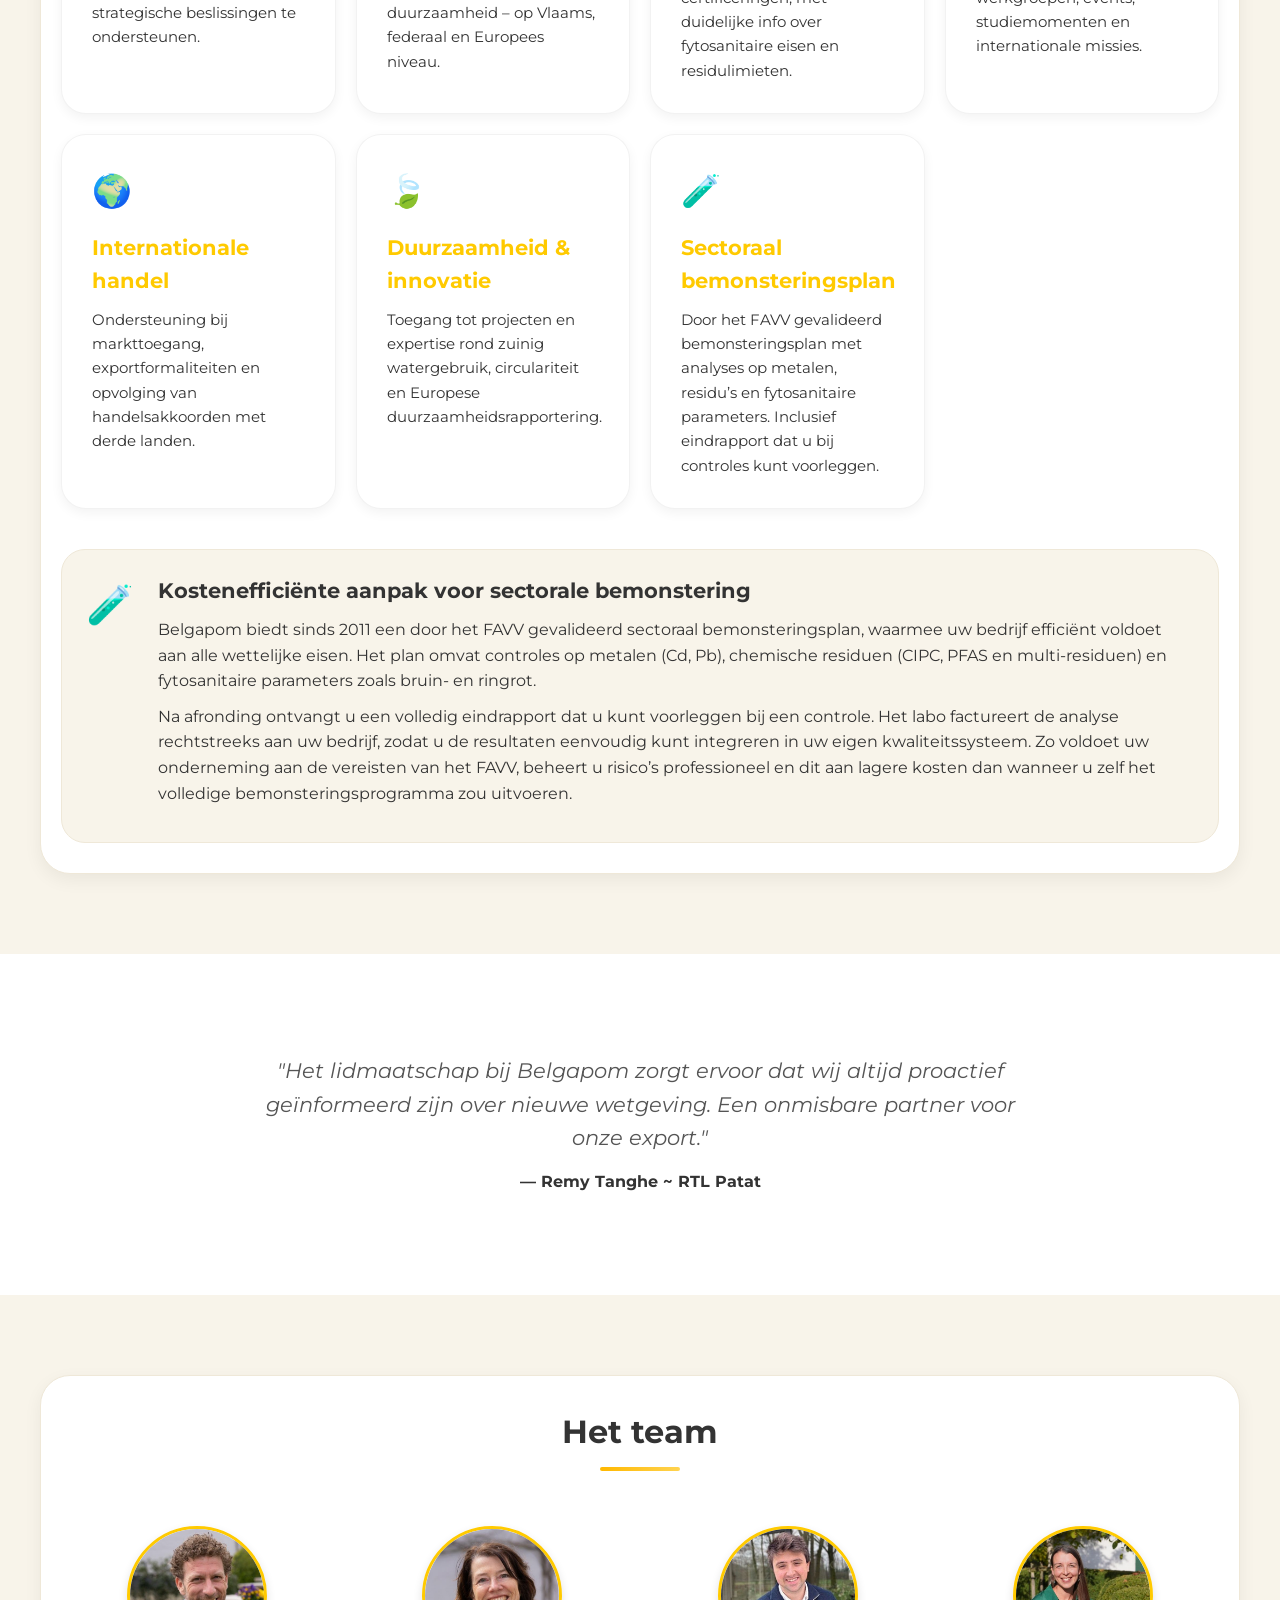
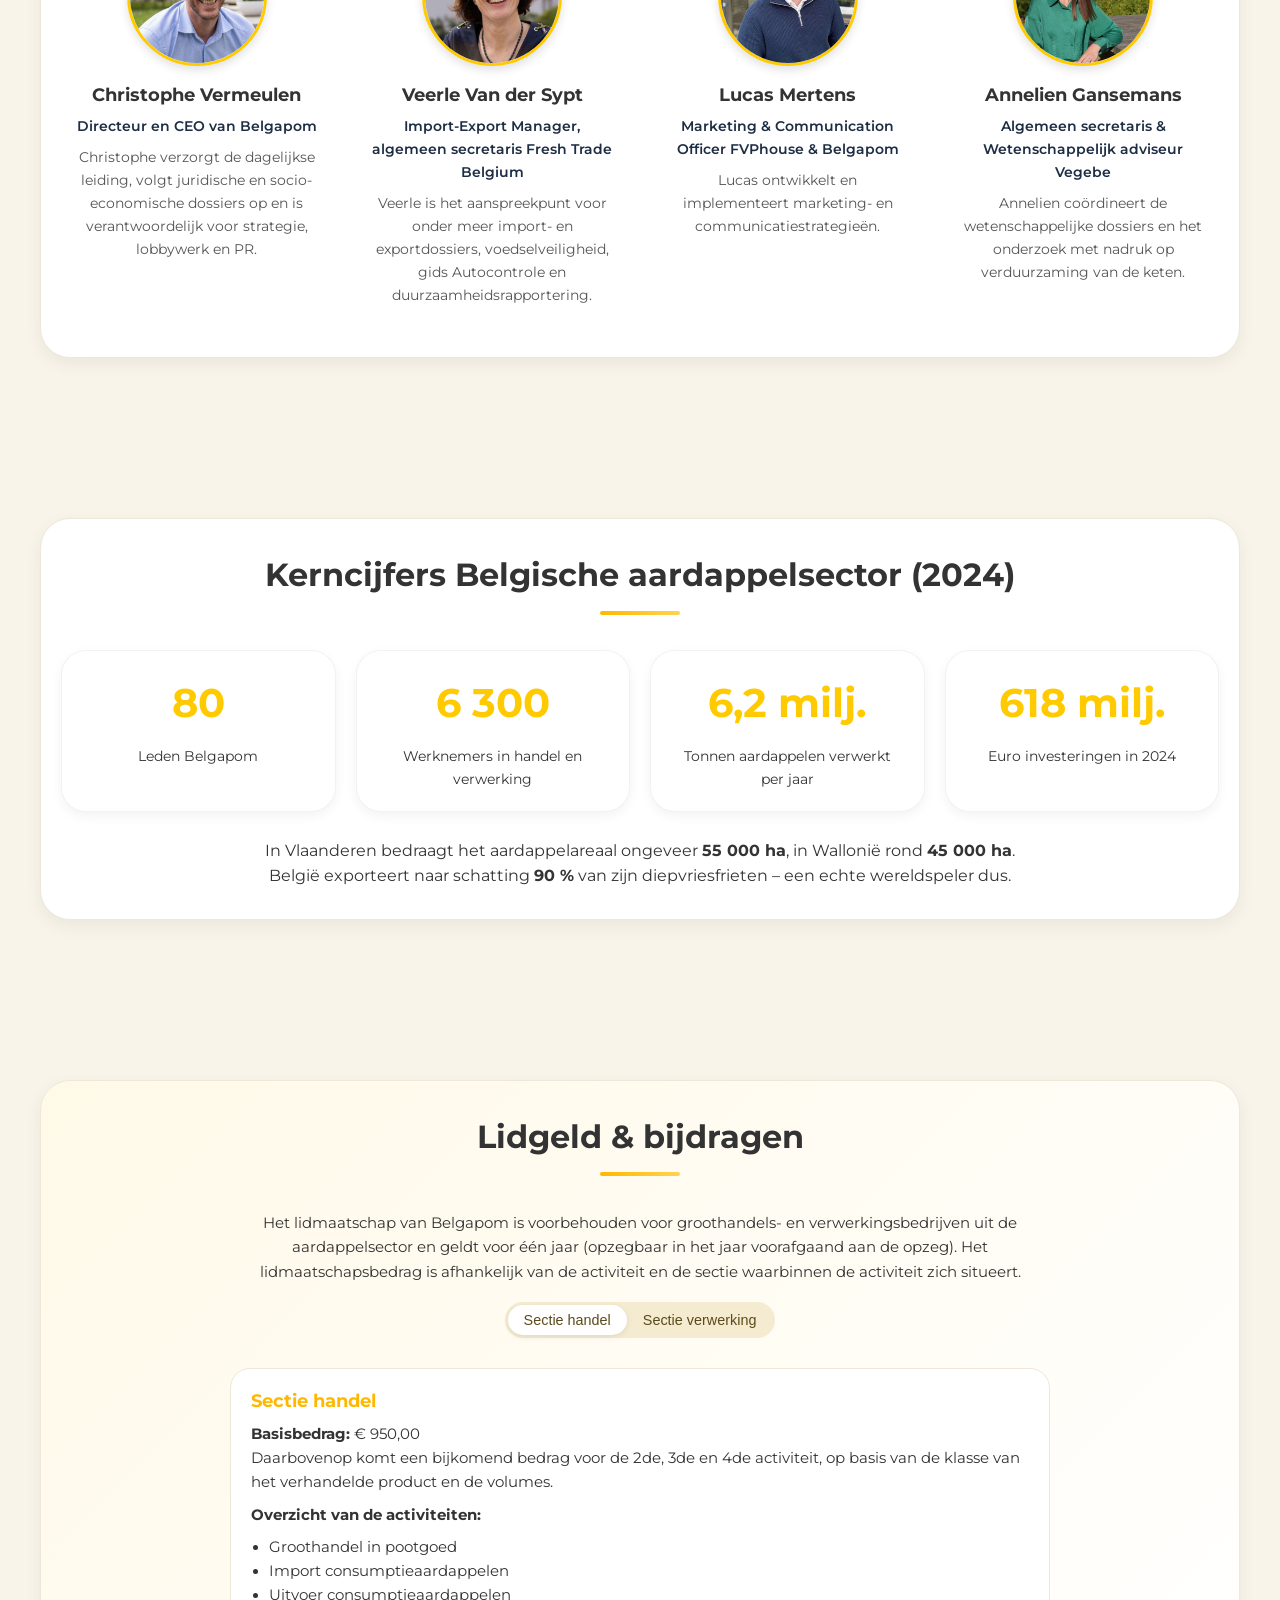
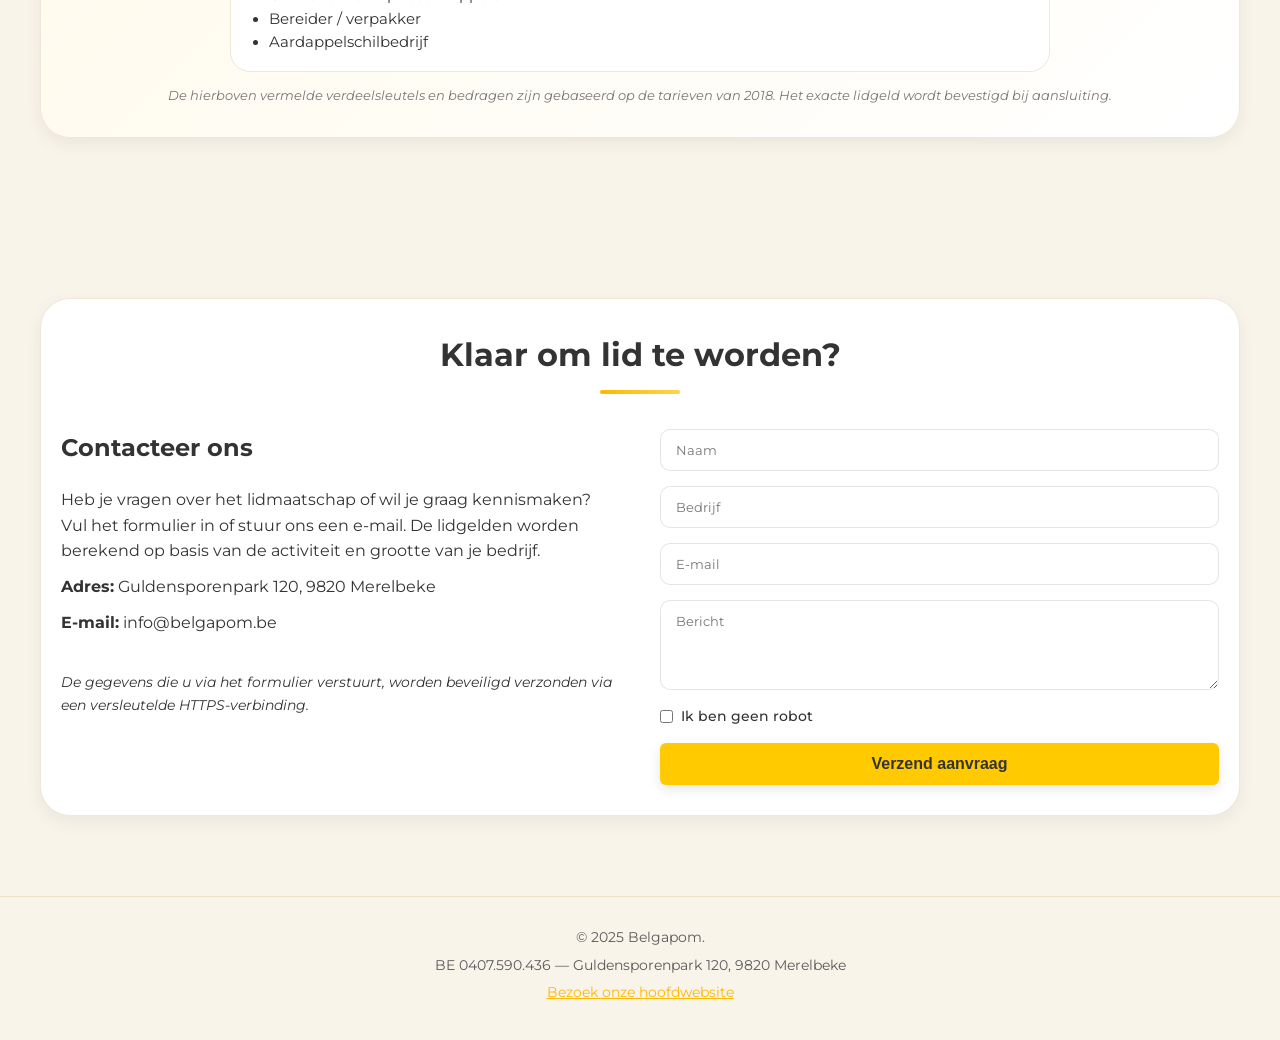
==== commit 5af20d2e: "Update index.html" ====
--- a/index.html
+++ b/index.html
@@ -530,6 +530,90 @@
             color: #333333;
         }
 
+        /* PRICING SECTION */
+        #pricing .container {
+            background: linear-gradient(135deg, #FFF9E8, #FFFFFF);
+        }
+
+        .pricing-intro {
+            font-size: 0.95rem;
+            margin-bottom: 18px;
+            text-align: center;
+            max-width: 820px;
+            margin-left: auto;
+            margin-right: auto;
+            color: #333333;
+        }
+
+        .pricing-tabs {
+            display: inline-flex;
+            flex-wrap: wrap;
+            border-radius: 999px;
+            background: #F4EBD1;
+            padding: 3px;
+            margin-bottom: 20px;
+        }
+
+        .pricing-tabs-wrapper {
+            display: flex;
+            justify-content: center;
+            margin-bottom: 10px;
+        }
+
+        .pricing-tab-btn {
+            border: none;
+            padding: 7px 16px;
+            border-radius: 999px;
+            font-size: 0.9rem;
+            cursor: pointer;
+            background: transparent;
+            color: #5B4B1A;
+            font-weight: 500;
+        }
+
+        .pricing-tab-btn.active {
+            background: #FFFFFF;
+            box-shadow: 0 2px 6px rgba(0,0,0,0.08);
+        }
+
+        .pricing-card {
+            max-width: 820px;
+            margin: 0 auto;
+            padding: 18px 20px 16px;
+            border-radius: 20px;
+            background: #FFFFFF;
+            border: 1px solid #EFE8D8;
+            font-size: 0.93rem;
+        }
+
+        .pricing-card h3 {
+            font-size: 1.1rem;
+            margin-bottom: 8px;
+            color: #FFB800;
+            text-align: left;
+        }
+
+        .pricing-card p {
+            margin-bottom: 8px;
+        }
+
+        .pricing-card ul {
+            margin-left: 18px;
+            margin-top: 6px;
+        }
+
+        .pricing-card[hidden] {
+            display: none !important;
+        }
+
+        .pricing-note {
+            font-size: 0.8rem;
+            color: #777777;
+            margin-top: 14px;
+            font-style: italic;
+            text-align: center;
+        }
+
         /* Contact section */
         .contact-grid {
             display: flex;
@@ -688,145 +772,8 @@
             display: none;
         }
 
-        /* ====== PRICING (LIDGELD) – DYNAMISCH BLOK ====== */
-        .pricing-section {
-            margin-top: 40px;
-            border-radius: 24px;
-            background: #FFFDF7;
-            border: 1px solid #EFE8D8;
-            padding: 18px 20px 10px;
-        }
-
-        .pricing-toggle {
-            width: 100%;
-            border: none;
-            background: transparent;
-            display: flex;
-            align-items: center;
-            justify-content: space-between;
-            gap: 12px;
-            cursor: pointer;
-            padding: 6px 0 10px;
-        }
-
-        .pricing-toggle-text {
-            text-align: left;
-        }
-
-        .pricing-toggle-title {
-            font-weight: 700;
-            font-size: 1.05rem;
-        }
-
-        .pricing-toggle-sub {
-            font-size: 0.9rem;
-            color: #666666;
-        }
-
-        .pricing-toggle-icon {
-            width: 32px;
-            height: 32px;
-            border-radius: 999px;
-            border: 1px solid #FFCA00;
-            display: flex;
-            align-items: center;
-            justify-content: center;
-            font-size: 1.2rem;
-            background: #FFFAE0;
-            flex-shrink: 0;
-            transition: transform 0.25s ease;
-        }
-
-        .pricing-toggle-icon.open {
-            transform: rotate(180deg);
-        }
-
-        .pricing-panel {
-            max-height: 0;
-            overflow: hidden;
-            transition: max-height 0.4s ease;
-        }
-
-        .pricing-panel-inner {
-            margin-top: 16px;
-            border-top: 1px dashed #E0D4B2;
-            padding-top: 16px;
-        }
-
-        .pricing-intro {
-            font-size: 0.95rem;
-            margin-bottom: 14px;
-            color: #333333;
-        }
-
-        .pricing-tabs {
-            display: inline-flex;
-            flex-wrap: wrap;
-            border-radius: 999px;
-            background: #F4EBD1;
-            padding: 3px;
-            margin-bottom: 14px;
-        }
-
-        .pricing-tab-btn {
-            border: none;
-            padding: 6px 14px;
-            border-radius: 999px;
-            font-size: 0.9rem;
-            cursor: pointer;
-            background: transparent;
-            color: #5B4B1A;
-            font-weight: 500;
-        }
-
-        .pricing-tab-btn.active {
-            background: #FFFFFF;
-            box-shadow: 0 2px 6px rgba(0,0,0,0.08);
-        }
-
-        .pricing-cards {
-            display: grid;
-            grid-template-columns: minmax(0, 1.6fr) minmax(0, 1.2fr);
-            gap: 20px;
-        }
-
-        .pricing-card {
-            padding: 16px 18px;
-            border-radius: 18px;
-            background: #FFFFFF;
-            border: 1px solid #EFE8D8;
-            font-size: 0.93rem;
-        }
-
-        .pricing-card h4 {
-            font-size: 1rem;
-            margin-bottom: 8px;
-            color: #FFB800;
-        }
-
-        .pricing-card strong {
-            font-weight: 700;
-        }
-
-        .pricing-card ul {
-            margin-left: 18px;
-            margin-top: 6px;
-        }
-
-        .pricing-note {
-            font-size: 0.8rem;
-            color: #777777;
-            margin-top: 10px;
-            font-style: italic;
-        }
-
-        .pricing-card[hidden] {
-            display: none !important;
-        }
-
         /* ================= MOBIEL ================= */
         @media (max-width: 768px) {
-            /* Header niet meer fixed, compacter */
             header {
                 position: relative;
                 flex-direction: column;
@@ -887,12 +834,12 @@
                 padding: 20px 18px;
             }
 
-            .pricing-cards {
-                grid-template-columns: 1fr;
-            }
-
             section {
                 padding: 60px 16px;
+            }
+
+            .pricing-card {
+                padding: 16px 16px 14px;
             }
         }
 
@@ -957,6 +904,12 @@
                 </a>
             </li>
             <li>
+                <a href="#pricing">
+                    <span data-lang="nl">Lidgeld</span>
+                    <span data-lang="fr" hidden>Cotisation</span>
+                </a>
+            </li>
+            <li>
                 <a href="#contact">
                     <span data-lang="nl">Contact</span>
                     <span data-lang="fr" hidden>Contact</span>
@@ -1252,112 +1205,6 @@
                 </p>
             </div>
         </div>
-
-        <!-- DYNAMISCHE LIDGELD-SECTIE -->
-        <div class="pricing-section">
-            <button class="pricing-toggle" type="button" onclick="togglePricing()">
-                <div class="pricing-toggle-text">
-                    <div class="pricing-toggle-title">
-                        <span data-lang="nl">Lidgeld &amp; bijdragen</span>
-                        <span data-lang="fr" hidden>Cotisation &amp; contributions</span>
-                    </div>
-                    <div class="pricing-toggle-sub">
-                        <span data-lang="nl">Ontdek hoe het lidmaatschap wordt berekend per sectie en activiteit.</span>
-                        <span data-lang="fr" hidden>Découvrez comment la cotisation est calculée selon la section et l’activité.</span>
-                    </div>
-                </div>
-                <div id="pricing-toggle-icon" class="pricing-toggle-icon" aria-hidden="true">⌄</div>
-            </button>
-
-            <div id="pricing-panel" class="pricing-panel">
-                <div class="pricing-panel-inner">
-                    <p class="pricing-intro" data-lang="nl">
-                        Het lidmaatschap van Belgapom is voorbehouden voor groothandels- en verwerkingsbedrijven uit de aardappelsector en geldt voor één jaar
-                        (opzegbaar in het jaar voorafgaand aan de opzeg). Het lidmaatschapsbedrag is afhankelijk van de activiteit en de sectie waarbinnen de activiteit zich situeert.
-                    </p>
-                    <p class="pricing-intro" data-lang="fr" hidden>
-                        L’adhésion à Belgapom est réservée aux entreprises de gros et de transformation du secteur de la pomme de terre et est valable pour un an
-                        (résiliable durant l’année précédant la sortie). Le montant de la cotisation dépend de l’activité et de la section dans laquelle elle se situe.
-                    </p>
-
-                    <div class="pricing-tabs">
-                        <button type="button" class="pricing-tab-btn active"
-                                data-tab="handel" onclick="setPricingTab('handel')">
-                            <span data-lang="nl">Sectie handel</span>
-                            <span data-lang="fr" hidden>Section commerce</span>
-                        </button>
-                        <button type="button" class="pricing-tab-btn"
-                                data-tab="verwerking" onclick="setPricingTab('verwerking')">
-                            <span data-lang="nl">Sectie verwerking</span>
-                            <span data-lang="fr" hidden>Section transformation</span>
-                        </button>
-                    </div>
-
-                    <div class="pricing-cards">
-                        <!-- HANDEL -->
-                        <div class="pricing-card" data-pricing-content="handel">
-                            <h4 data-lang="nl">Sectie handel</h4>
-                            <h4 data-lang="fr" hidden>Section commerce</h4>
-
-                            <p data-lang="nl">
-                                <strong>Basisbedrag:</strong> € 950,00<br>
-                                Daarbovenop komt een bijkomend bedrag voor de 2de, 3de en 4de activiteit,
-                                op basis van de klasse van het verhandelde product en de volumes.
-                            </p>
-                            <p data-lang="fr" hidden>
-                                <strong>Cotisation de base&nbsp;:</strong> 950,00&nbsp;€<br>
-                                S’y ajoute un montant complémentaire pour la 2e, 3e et 4e activité,
-                                en fonction de la catégorie de produit commercialisé et des volumes.
-                            </p>
-
-                            <p style="margin-top:10px;" data-lang="nl"><strong>Overzicht van de activiteiten:</strong></p>
-                            <p style="margin-top:10px;" data-lang="fr" hidden><strong>Aperçu des activités&nbsp;:</strong></p>
-
-                            <ul>
-                                <li data-lang="nl">Groothandel in pootgoed</li>
-                                <li data-lang="fr" hidden>Commerce de gros de plants de pommes de terre</li>
-
-                                <li data-lang="nl">Import consumptieaardappelen</li>
-                                <li data-lang="fr" hidden>Importation de pommes de terre de consommation</li>
-
-                                <li data-lang="nl">Uitvoer consumptieaardappelen</li>
-                                <li data-lang="fr" hidden>Exportation de pommes de terre de consommation</li>
-
-                                <li data-lang="nl">Bereider / verpakker</li>
-                                <li data-lang="fr" hidden>Préparateur / conditionneur</li>
-
-                                <li data-lang="nl">Aardappelschilbedrijf</li>
-                                <li data-lang="fr" hidden>Entreprise d’épluchage de pommes de terre</li>
-                            </ul>
-                        </div>
-
-                        <!-- VERWERKING -->
-                        <div class="pricing-card" data-pricing-content="verwerking" hidden>
-                            <h4 data-lang="nl">Sectie verwerking</h4>
-                            <h4 data-lang="fr" hidden>Section transformation</h4>
-
-                            <p data-lang="nl">
-                                <strong>Basisbedrag:</strong> € 5.000,00<br>
-                                Er is een differentiatie op basis van de verwerkte volumes en de producten.
-                            </p>
-                            <p data-lang="fr" hidden>
-                                <strong>Cotisation de base&nbsp;:</strong> 5&nbsp;000,00&nbsp;€<br>
-                                Une différenciation est appliquée en fonction des volumes et des produits transformés.
-                            </p>
-                        </div>
-                    </div>
-
-                    <p class="pricing-note" data-lang="nl">
-                        De hierboven vermelde verdeelsleutels en bedragen zijn gebaseerd op de tarieven van 2018.
-                        Het exacte lidgeld wordt bevestigd bij aansluiting.
-                    </p>
-                    <p class="pricing-note" data-lang="fr" hidden>
-                        Les clés de répartition et montants ci-dessus sont basés sur les tarifs de 2018.
-                        Le montant exact de la cotisation est confirmé lors de l’adhésion.
-                    </p>
-                </div>
-            </div>
-        </div>
     </div>
 </section>
 
@@ -1484,6 +1331,99 @@
         </p>
         <p style="margin-top:26px; text-align:center; max-width:800px; margin-left:auto; margin-right:auto;" data-lang="fr" hidden>
             En Flandre, la superficie consacrée à la pomme de terre s’élève à environ <strong>55&nbsp;000 ha</strong>, contre environ <strong>45&nbsp;000 ha</strong> en Wallonie. On estime que la Belgique exporte près de <strong>90&nbsp;%</strong> de ses frites surgelées – une véritable puissance mondiale.
+        </p>
+    </div>
+</section>
+
+<!-- NIEUWE LIDGELD-SECTIE -->
+<section id="pricing">
+    <div class="container reveal">
+        <h2 class="section-title">
+            <span data-lang="nl">Lidgeld &amp; bijdragen</span>
+            <span data-lang="fr" hidden>Cotisation &amp; contributions</span>
+        </h2>
+
+        <p class="pricing-intro" data-lang="nl">
+            Het lidmaatschap van Belgapom is voorbehouden voor groothandels- en verwerkingsbedrijven uit de aardappelsector en geldt voor één jaar
+            (opzegbaar in het jaar voorafgaand aan de opzeg). Het lidmaatschapsbedrag is afhankelijk van de activiteit en de sectie waarbinnen de activiteit zich situeert.
+        </p>
+        <p class="pricing-intro" data-lang="fr" hidden>
+            L’adhésion à Belgapom est réservée aux entreprises de gros et de transformation du secteur de la pomme de terre et est valable pour un an
+            (résiliable durant l’année précédant la sortie). Le montant de la cotisation dépend de l’activité et de la section dans laquelle elle se situe.
+        </p>
+
+        <div class="pricing-tabs-wrapper">
+            <div class="pricing-tabs">
+                <button type="button" class="pricing-tab-btn active"
+                        data-tab="handel" onclick="setPricingTab('handel')">
+                    <span data-lang="nl">Sectie handel</span>
+                    <span data-lang="fr" hidden>Section commerce</span>
+                </button>
+                <button type="button" class="pricing-tab-btn"
+                        data-tab="verwerking" onclick="setPricingTab('verwerking')">
+                    <span data-lang="nl">Sectie verwerking</span>
+                    <span data-lang="fr" hidden>Section transformation</span>
+                </button>
+            </div>
+        </div>
+
+        <div class="pricing-card" data-pricing-content="handel">
+            <h3 data-lang="nl">Sectie handel</h3>
+            <h3 data-lang="fr" hidden>Section commerce</h3>
+
+            <p data-lang="nl">
+                <strong>Basisbedrag:</strong> € 950,00<br>
+                Daarbovenop komt een bijkomend bedrag voor de 2de, 3de en 4de activiteit,
+                op basis van de klasse van het verhandelde product en de volumes.
+            </p>
+            <p data-lang="fr" hidden>
+                <strong>Cotisation de base&nbsp;:</strong> 950,00&nbsp;€<br>
+                S’y ajoute un montant complémentaire pour la 2e, 3e et 4e activité,
+                en fonction de la catégorie de produit commercialisé et des volumes.
+            </p>
+
+            <p style="margin-top:10px;" data-lang="nl"><strong>Overzicht van de activiteiten:</strong></p>
+            <p style="margin-top:10px;" data-lang="fr" hidden><strong>Aperçu des activités&nbsp;:</strong></p>
+
+            <ul>
+                <li data-lang="nl">Groothandel in pootgoed</li>
+                <li data-lang="fr" hidden>Commerce de gros de plants de pommes de terre</li>
+
+                <li data-lang="nl">Import consumptieaardappelen</li>
+                <li data-lang="fr" hidden>Importation de pommes de terre de consommation</li>
+
+                <li data-lang="nl">Uitvoer consumptieaardappelen</li>
+                <li data-lang="fr" hidden>Exportation de pommes de terre de consommation</li>
+
+                <li data-lang="nl">Bereider / verpakker</li>
+                <li data-lang="fr" hidden>Préparateur / conditionneur</li>
+
+                <li data-lang="nl">Aardappelschilbedrijf</li>
+                <li data-lang="fr" hidden>Entreprise d’épluchage de pommes de terre</li>
+            </ul>
+        </div>
+
+        <div class="pricing-card" data-pricing-content="verwerking" hidden>
+            <h3 data-lang="nl">Sectie verwerking</h3>
+            <h3 data-lang="fr" hidden>Section transformation</h3>
+
+            <p data-lang="nl">
+                <strong>Basisbedrag:</strong> € 5.000,00<br>
+                Er is een differentiatie op basis van de verwerkte volumes en de producten.
+            </p>
+            <p data-lang="fr" hidden>
+                <strong>Cotisation de base&nbsp;:</strong> 5&nbsp;000,00&nbsp;€<br>
+                Une différenciation est appliquée en fonction des volumes et des produits transformés.
+            </p>
+        </div>
+
+        <p class="pricing-note" data-lang="nl">
+            De hierboven vermelde verdeelsleutels en bedragen zijn gebaseerd op de tarieven van 2018.
+            Het exacte lidgeld wordt bevestigd bij aansluiting.
+        </p>
+        <p class="pricing-note" data-lang="fr" hidden>
+            Les clés de répartition et montants ci-dessus sont basés sur les tarifs de 2018.
+            Le montant exact de la cotisation est confirmé lors de l’adhésion.
         </p>
     </div>
 </section>
@@ -1730,22 +1670,7 @@
             });
         }
 
-        /* ========= PRICING (LIDGELD) ========= */
-
-        function togglePricing() {
-            var panel = document.getElementById('pricing-panel');
-            var icon = document.getElementById('pricing-toggle-icon');
-            if (!panel) return;
-
-            if (panel.style.maxHeight && panel.style.maxHeight !== '0px') {
-                panel.style.maxHeight = '0px';
-                if (icon) icon.classList.remove('open');
-            } else {
-                panel.style.maxHeight = panel.scrollHeight + 'px';
-                if (icon) icon.classList.add('open');
-            }
-        }
-
+        /* ========= PRICING TABS ========= */
         function setPricingTab(tab) {
             var cards = document.querySelectorAll('[data-pricing-content]');
             cards.forEach(function (card) {
@@ -1757,23 +1682,14 @@
             buttons.forEach(function (btn) {
                 btn.classList.toggle('active', btn.getAttribute('data-tab') === tab);
             });
-
-            // hoogte opnieuw berekenen als paneel open is
-            var panel = document.getElementById('pricing-panel');
-            if (panel && panel.style.maxHeight && panel.style.maxHeight !== '0px') {
-                panel.style.maxHeight = panel.scrollHeight + 'px';
-            }
-        }
-
-        // Exporteer naar global scope voor inline onclick
-        window.togglePricing = togglePricing;
+        }
+
+        // Exporteer naar global scope
         window.setPricingTab = setPricingTab;
 
         document.addEventListener('DOMContentLoaded', function () {
             initCookieBanner();
             initReveal();
-
-            // Zorg dat de correcte tab initieel zichtbaar is
             setPricingTab('handel');
         });
     })();
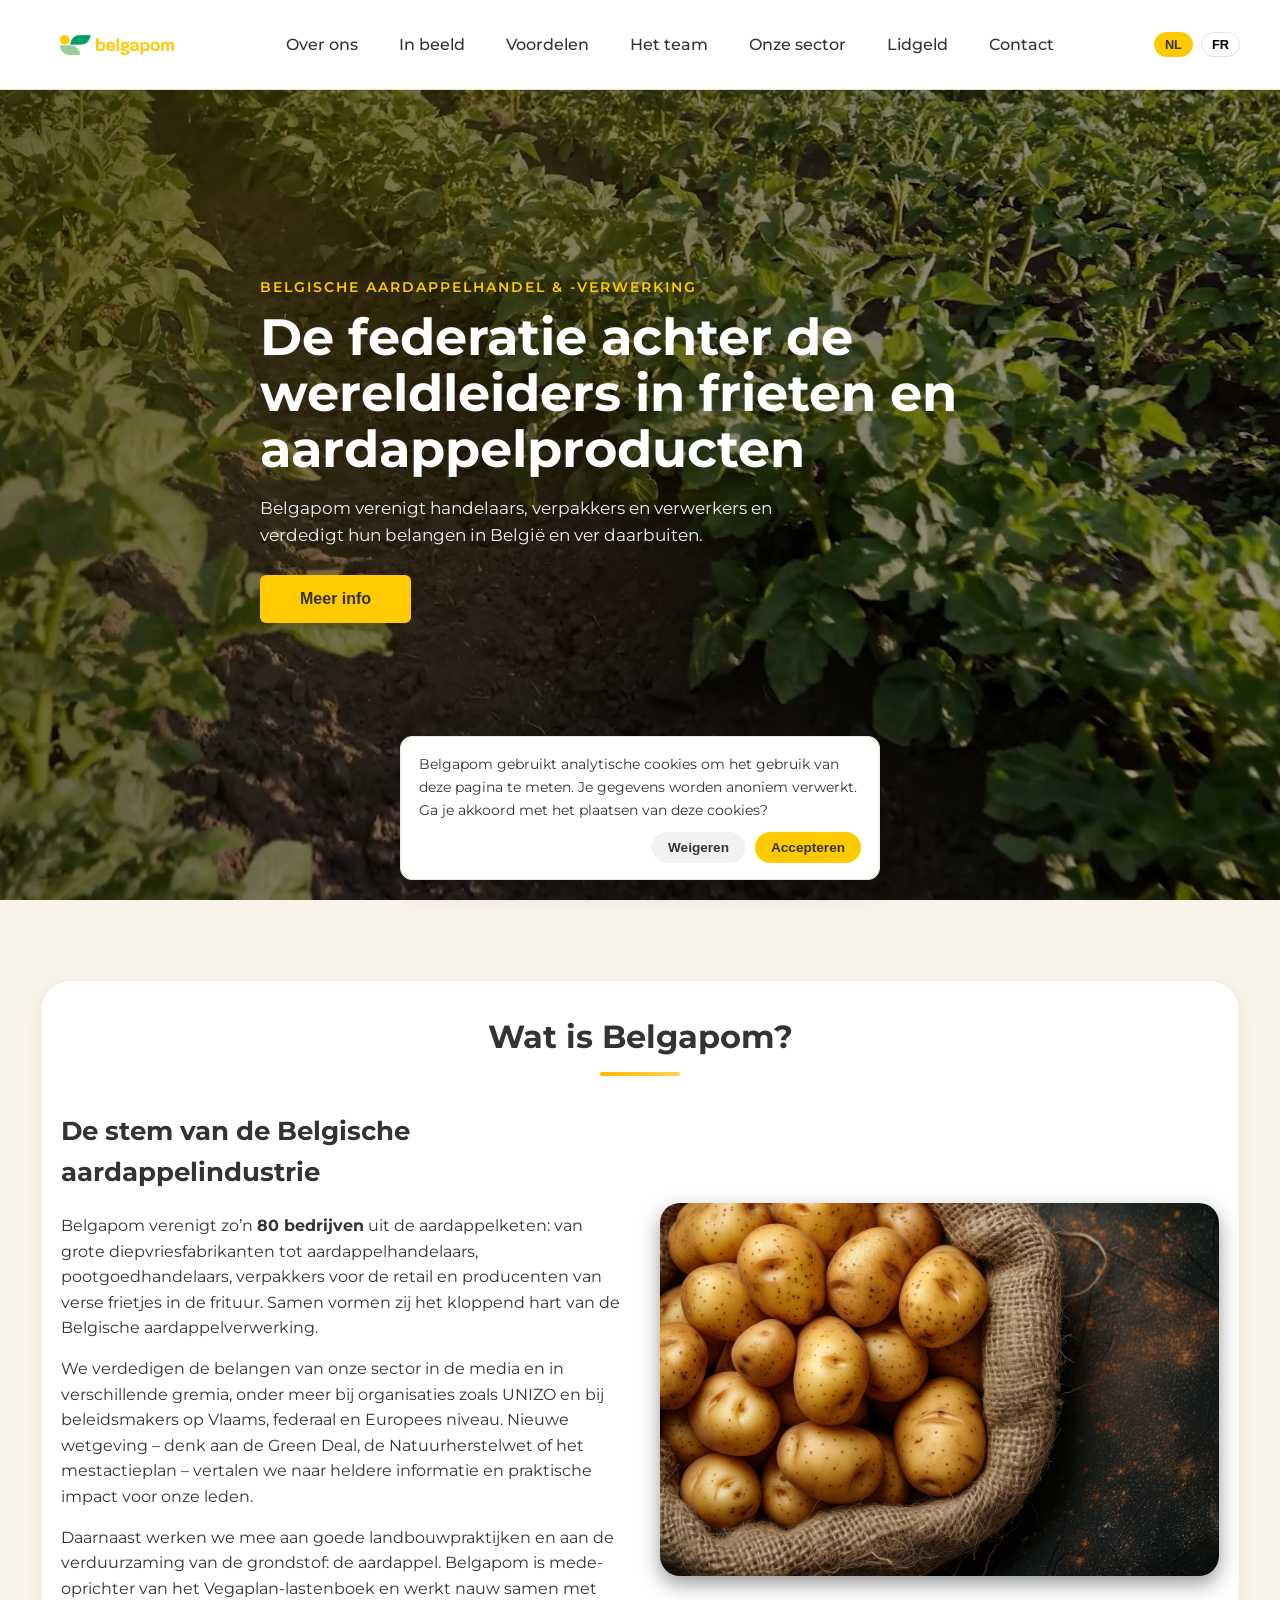
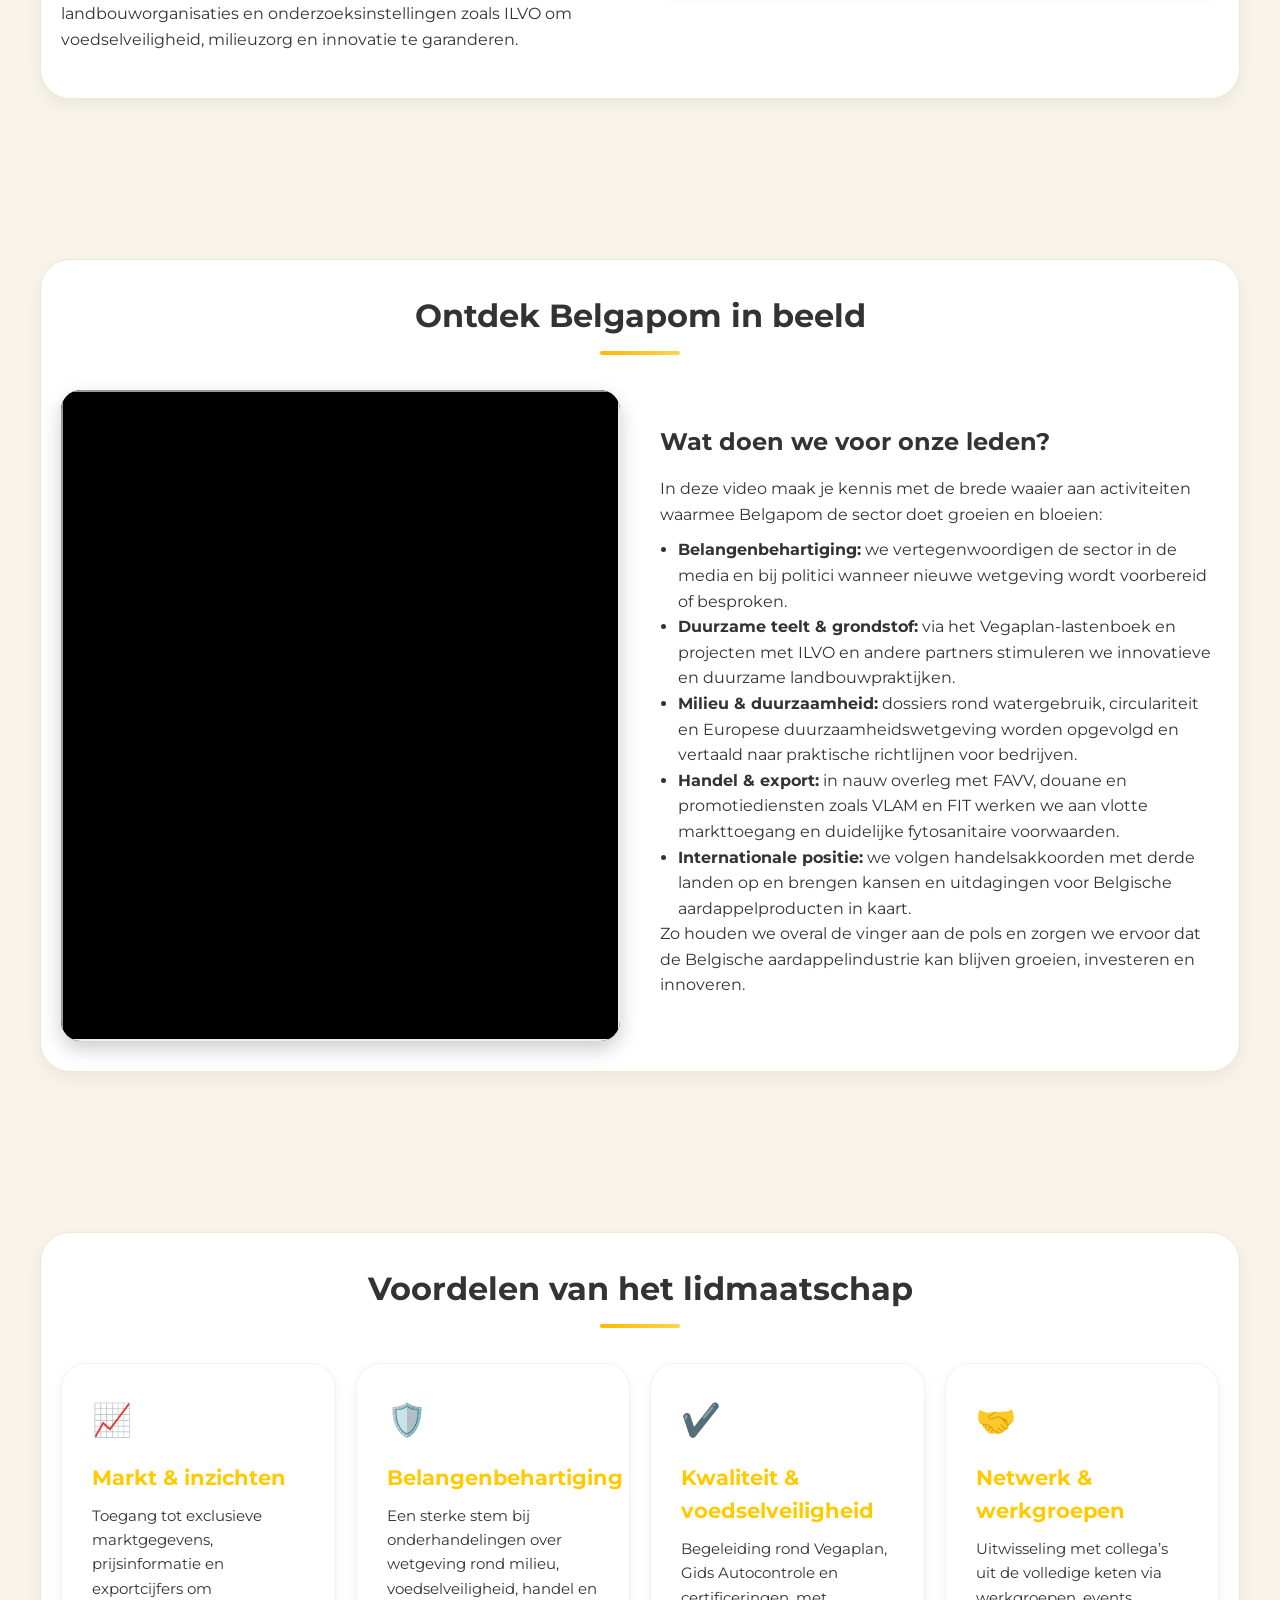
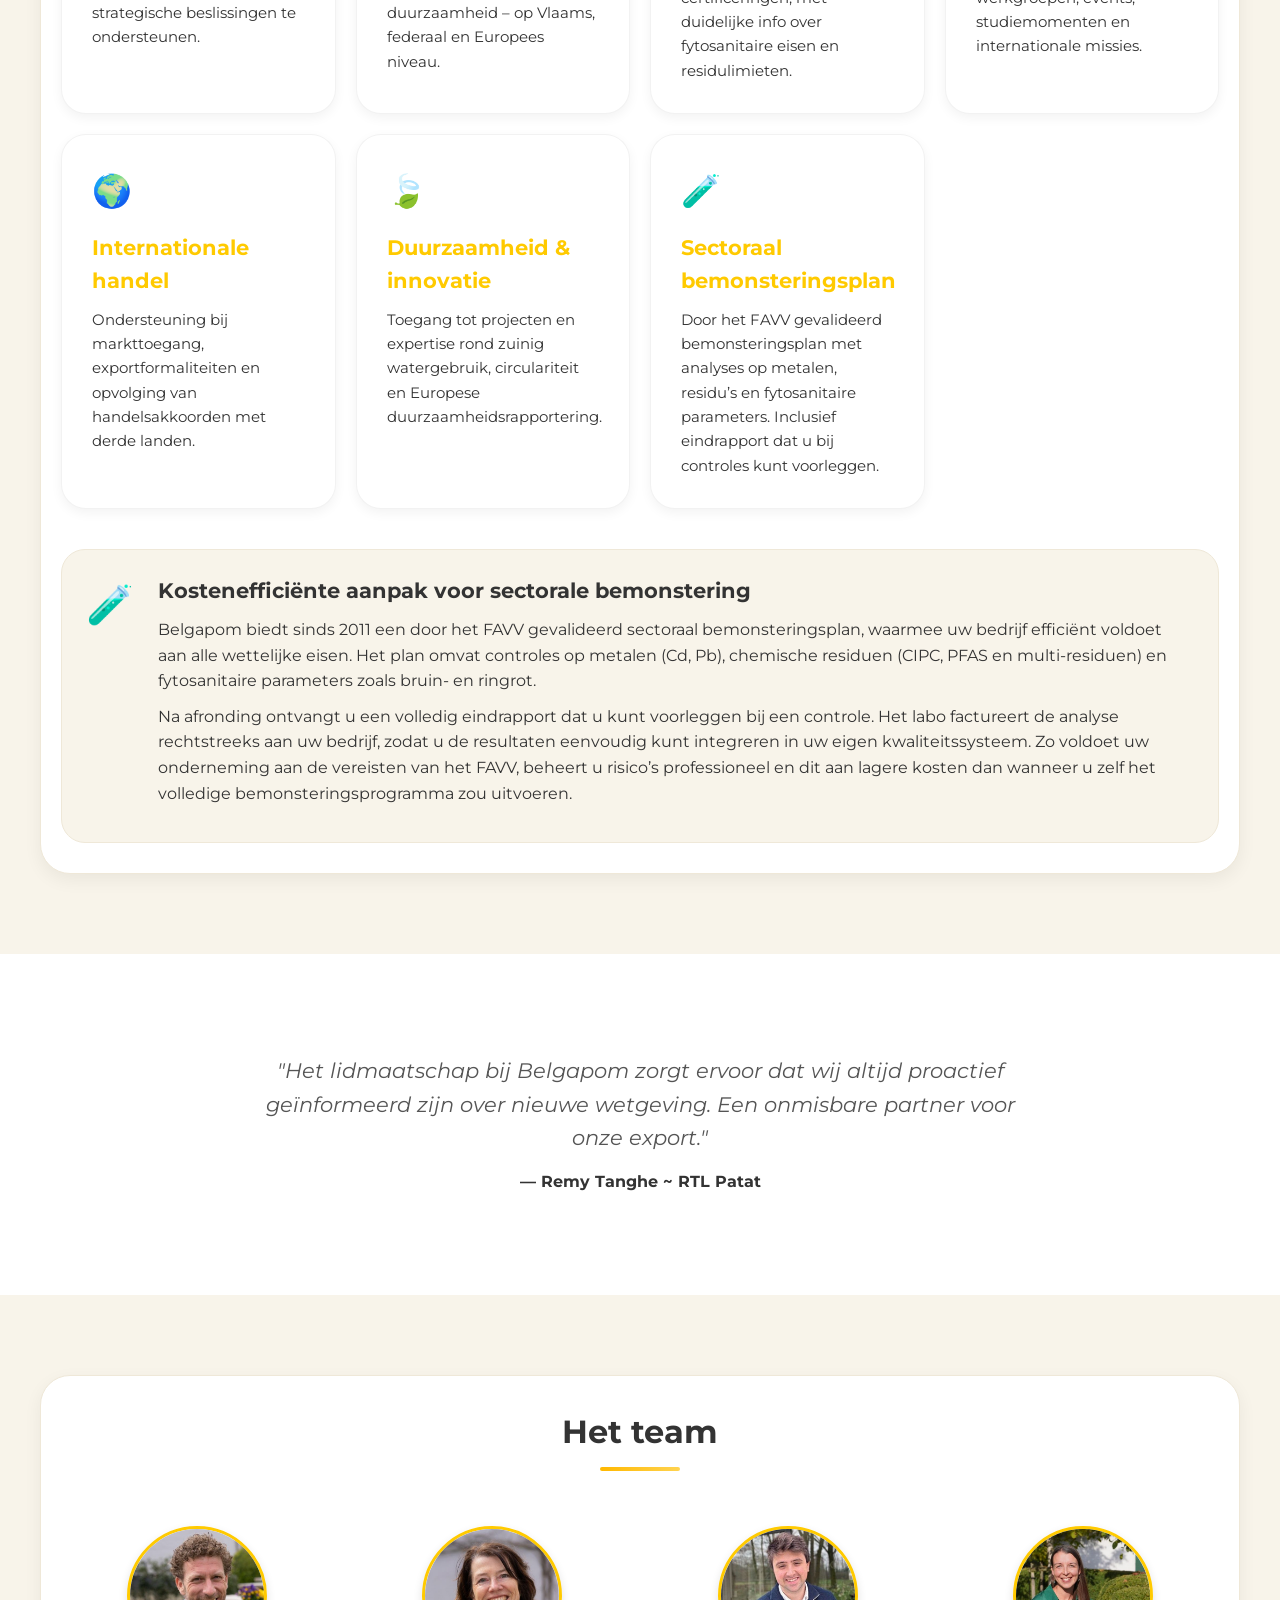
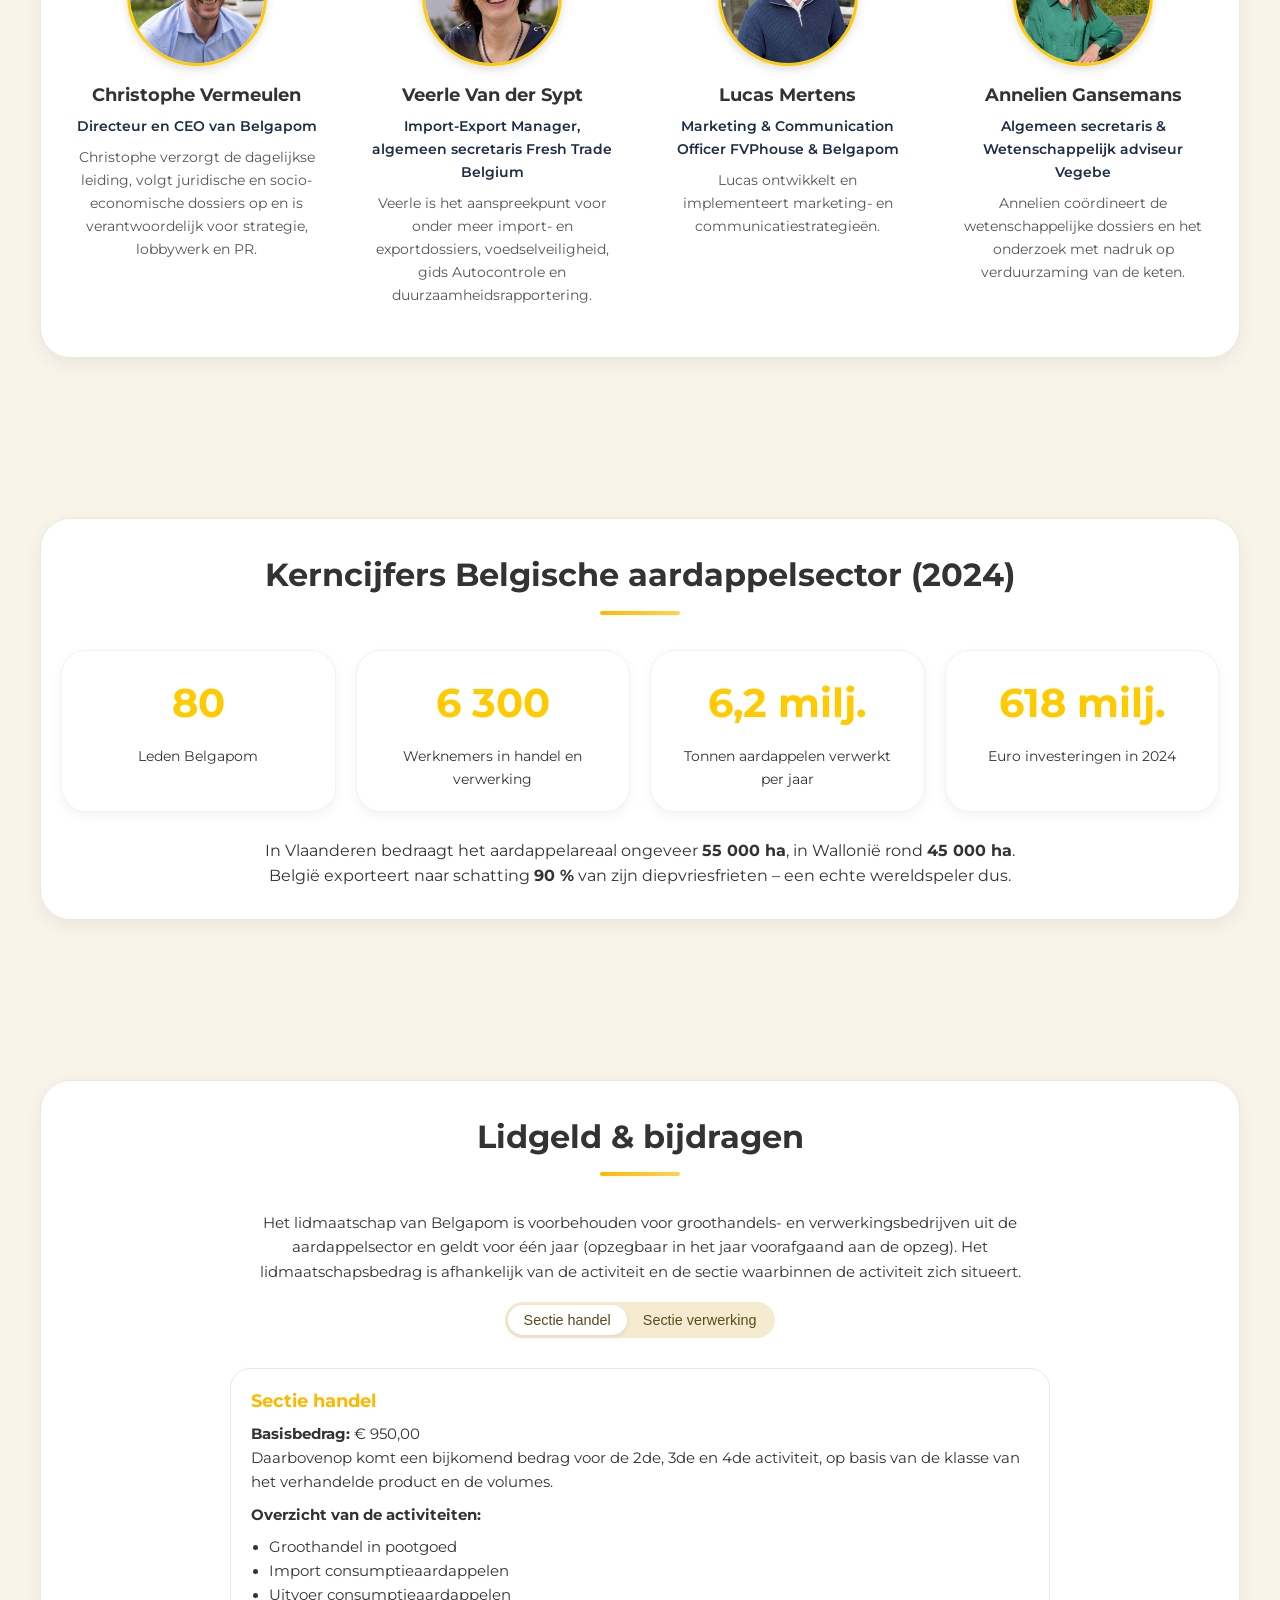
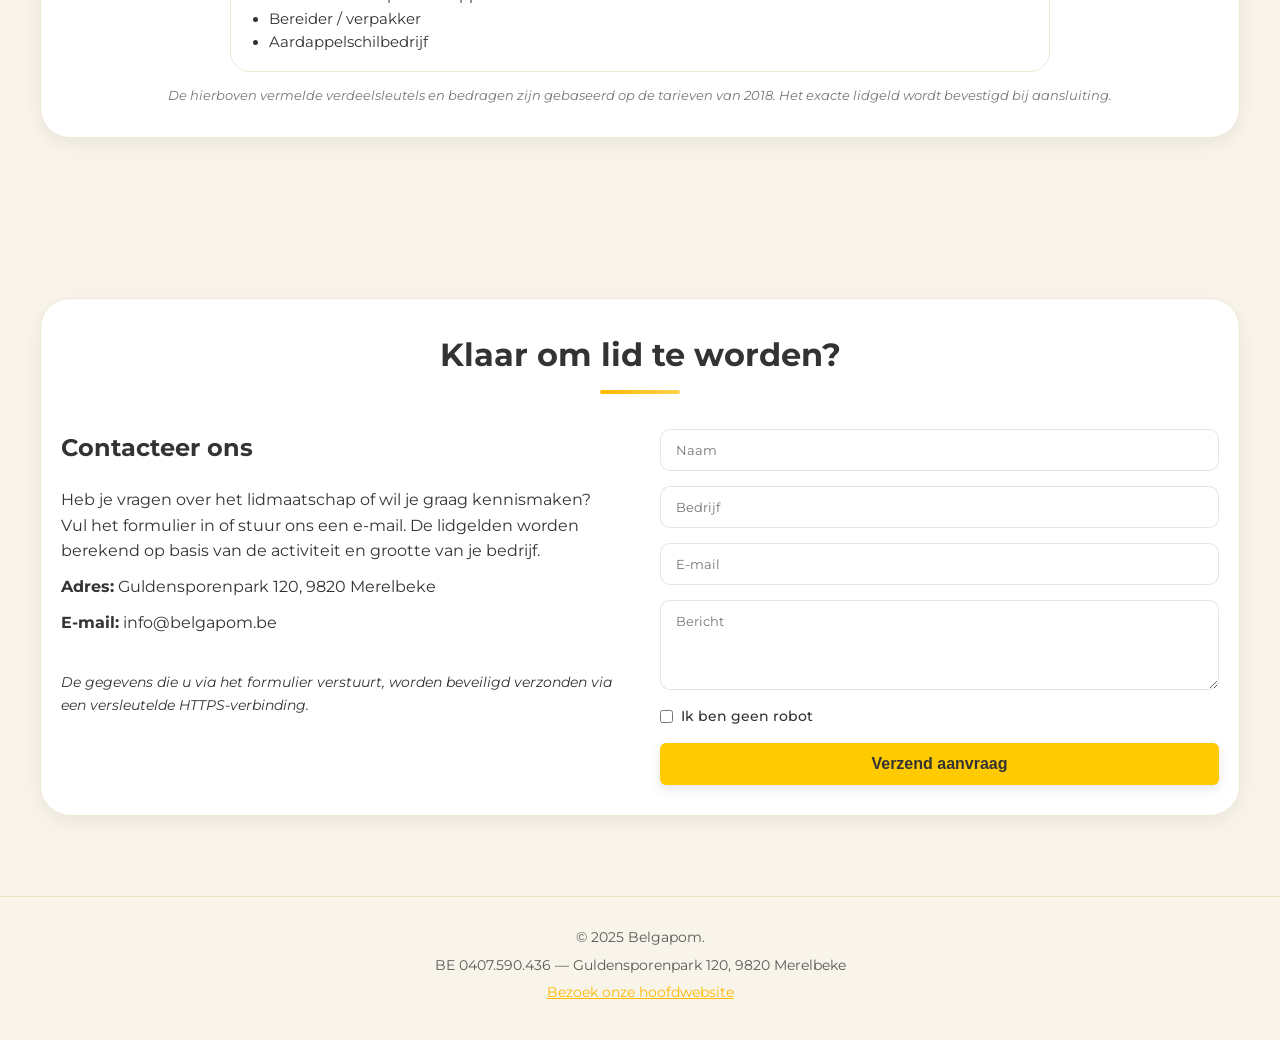
==== commit c877800b: "Update index.html" ====
--- a/index.html
+++ b/index.html
@@ -532,7 +532,7 @@
 
         /* PRICING SECTION */
         #pricing .container {
-            background: linear-gradient(135deg, #FFF9E8, #FFFFFF);
+            background: #FFFFFF;
         }
 
         .pricing-intro {
